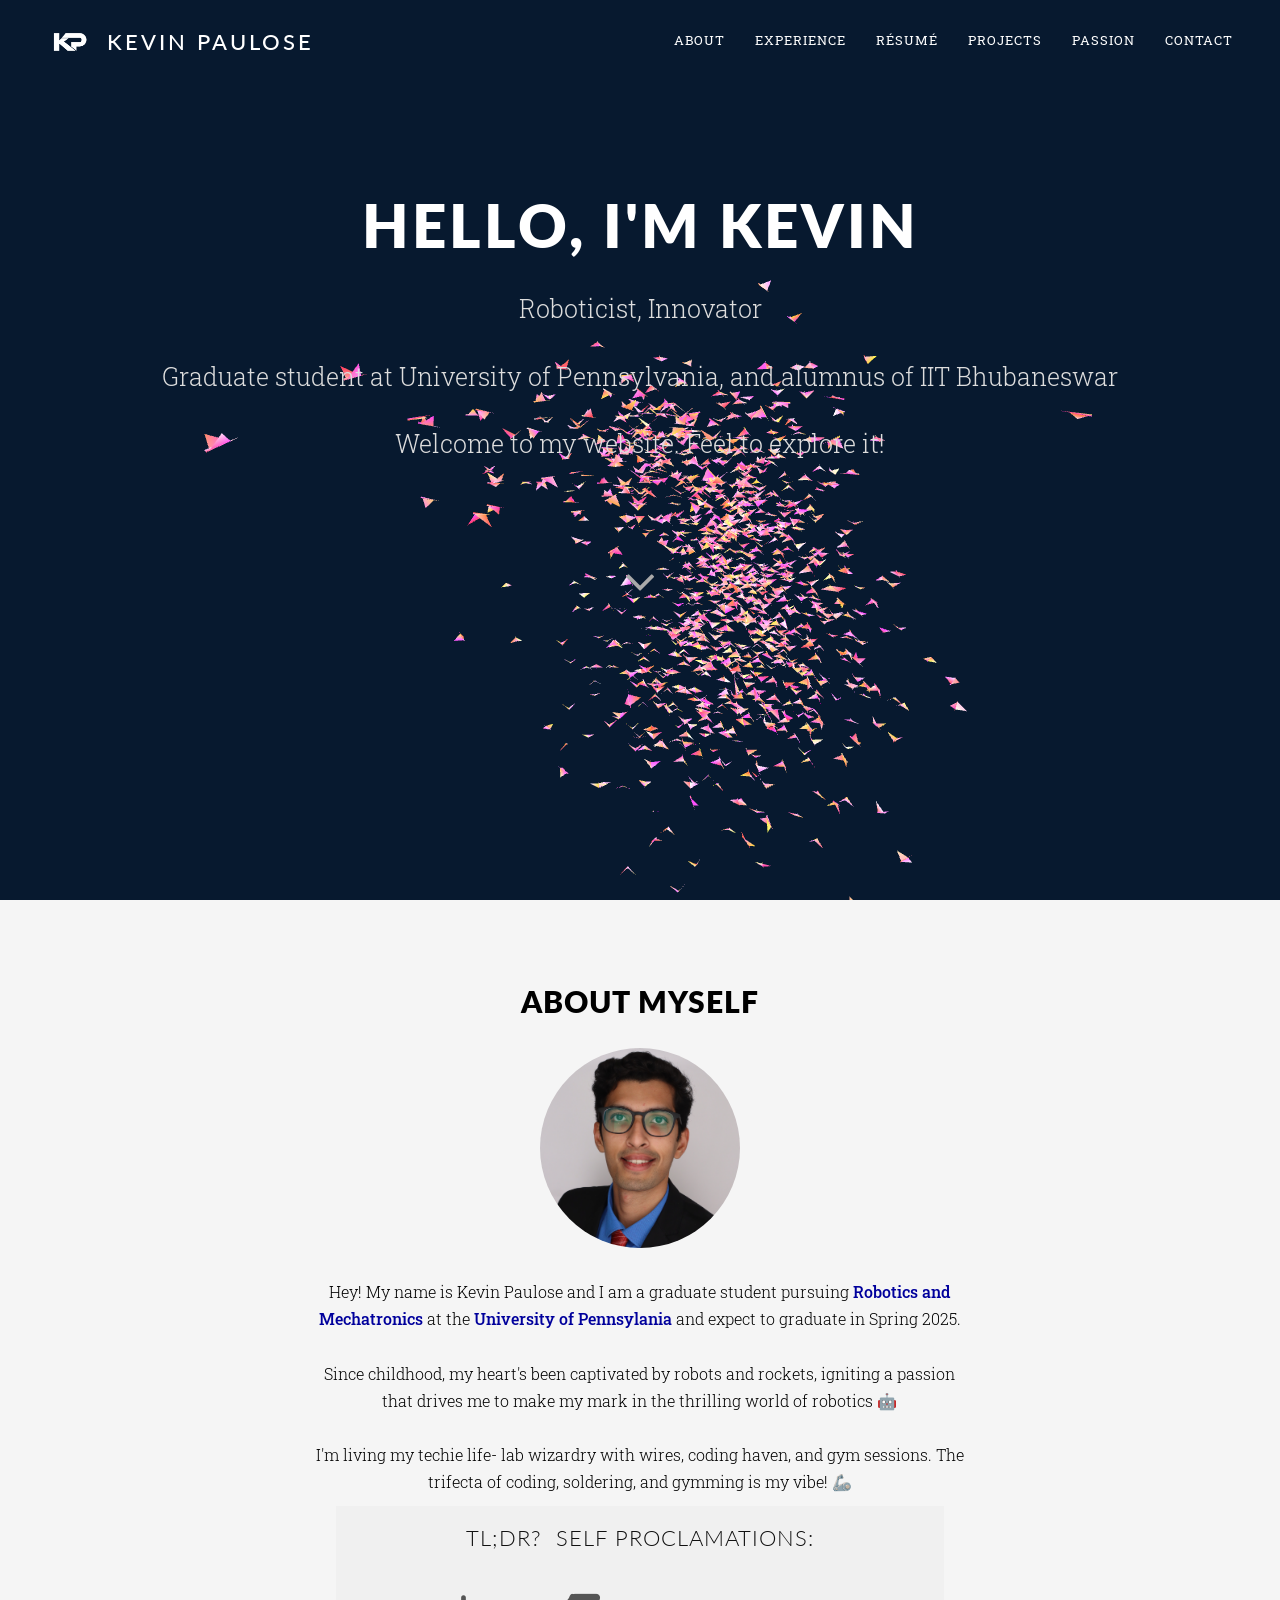
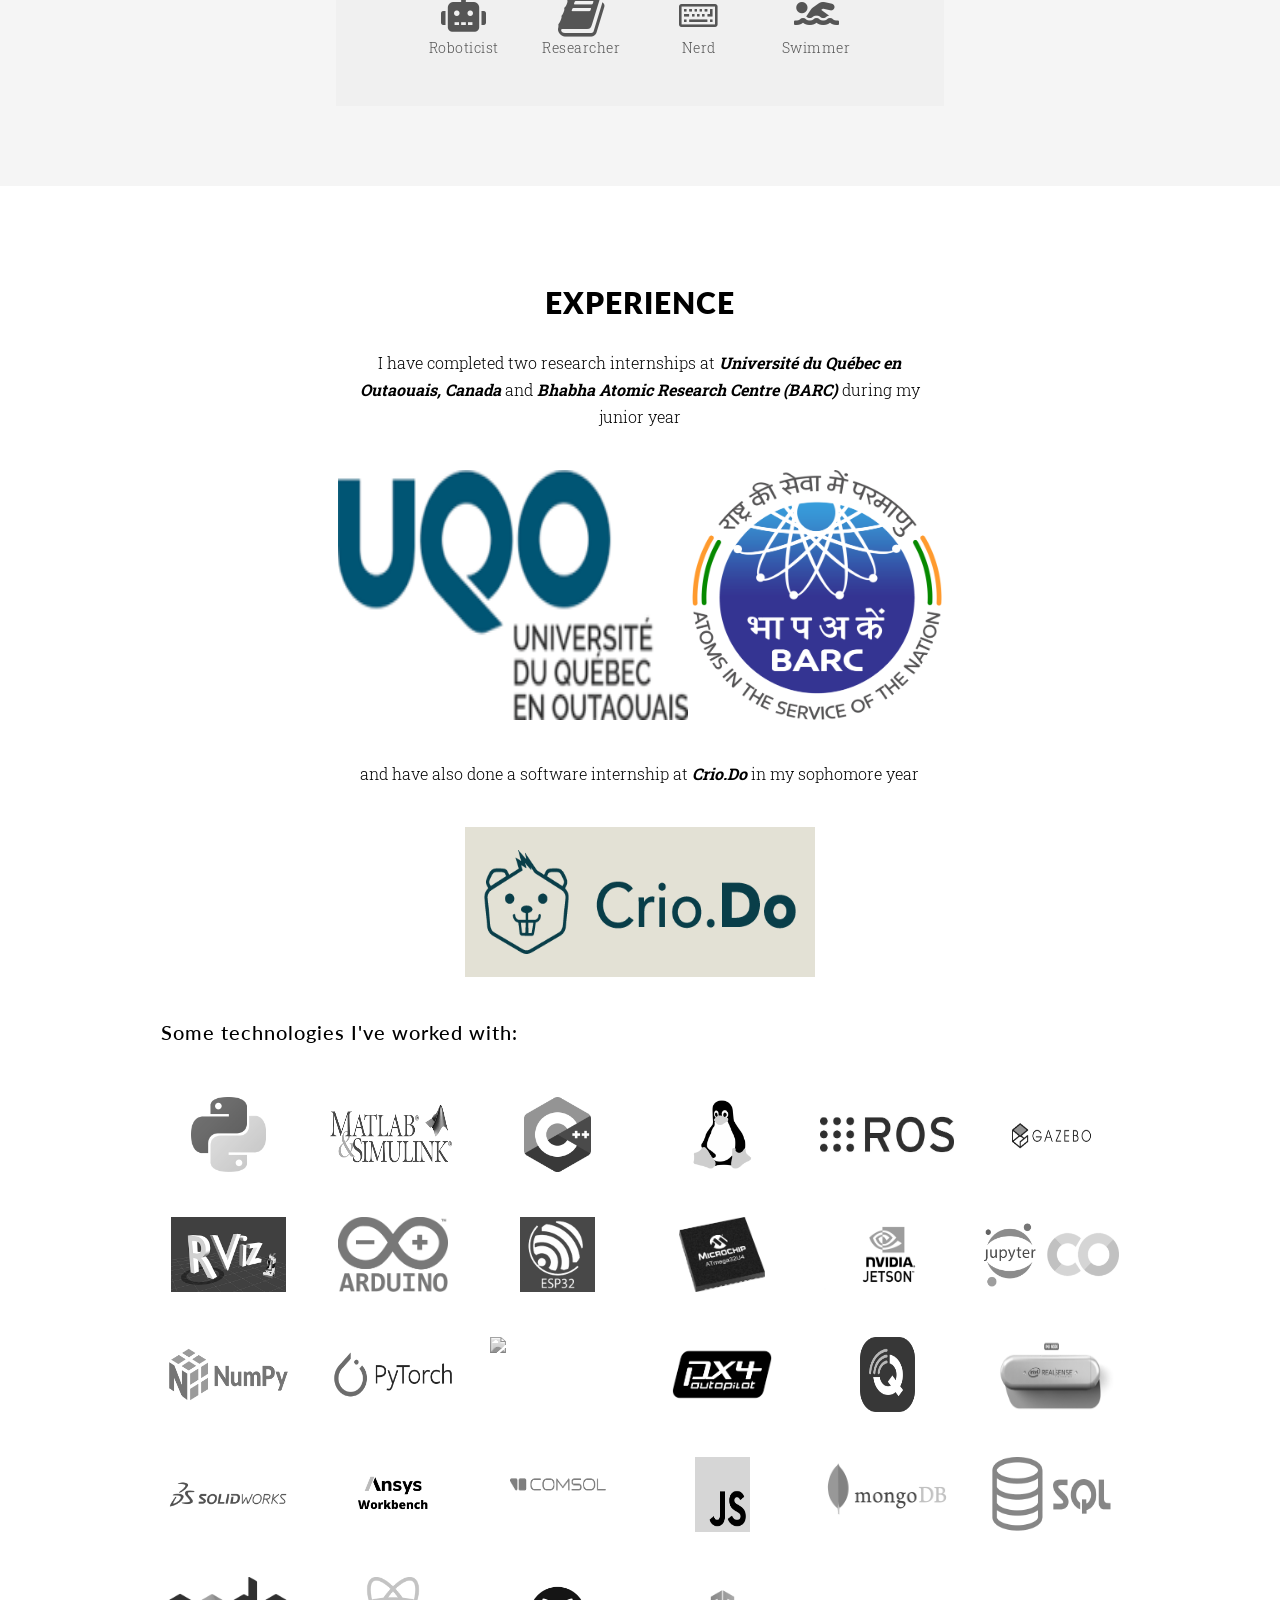
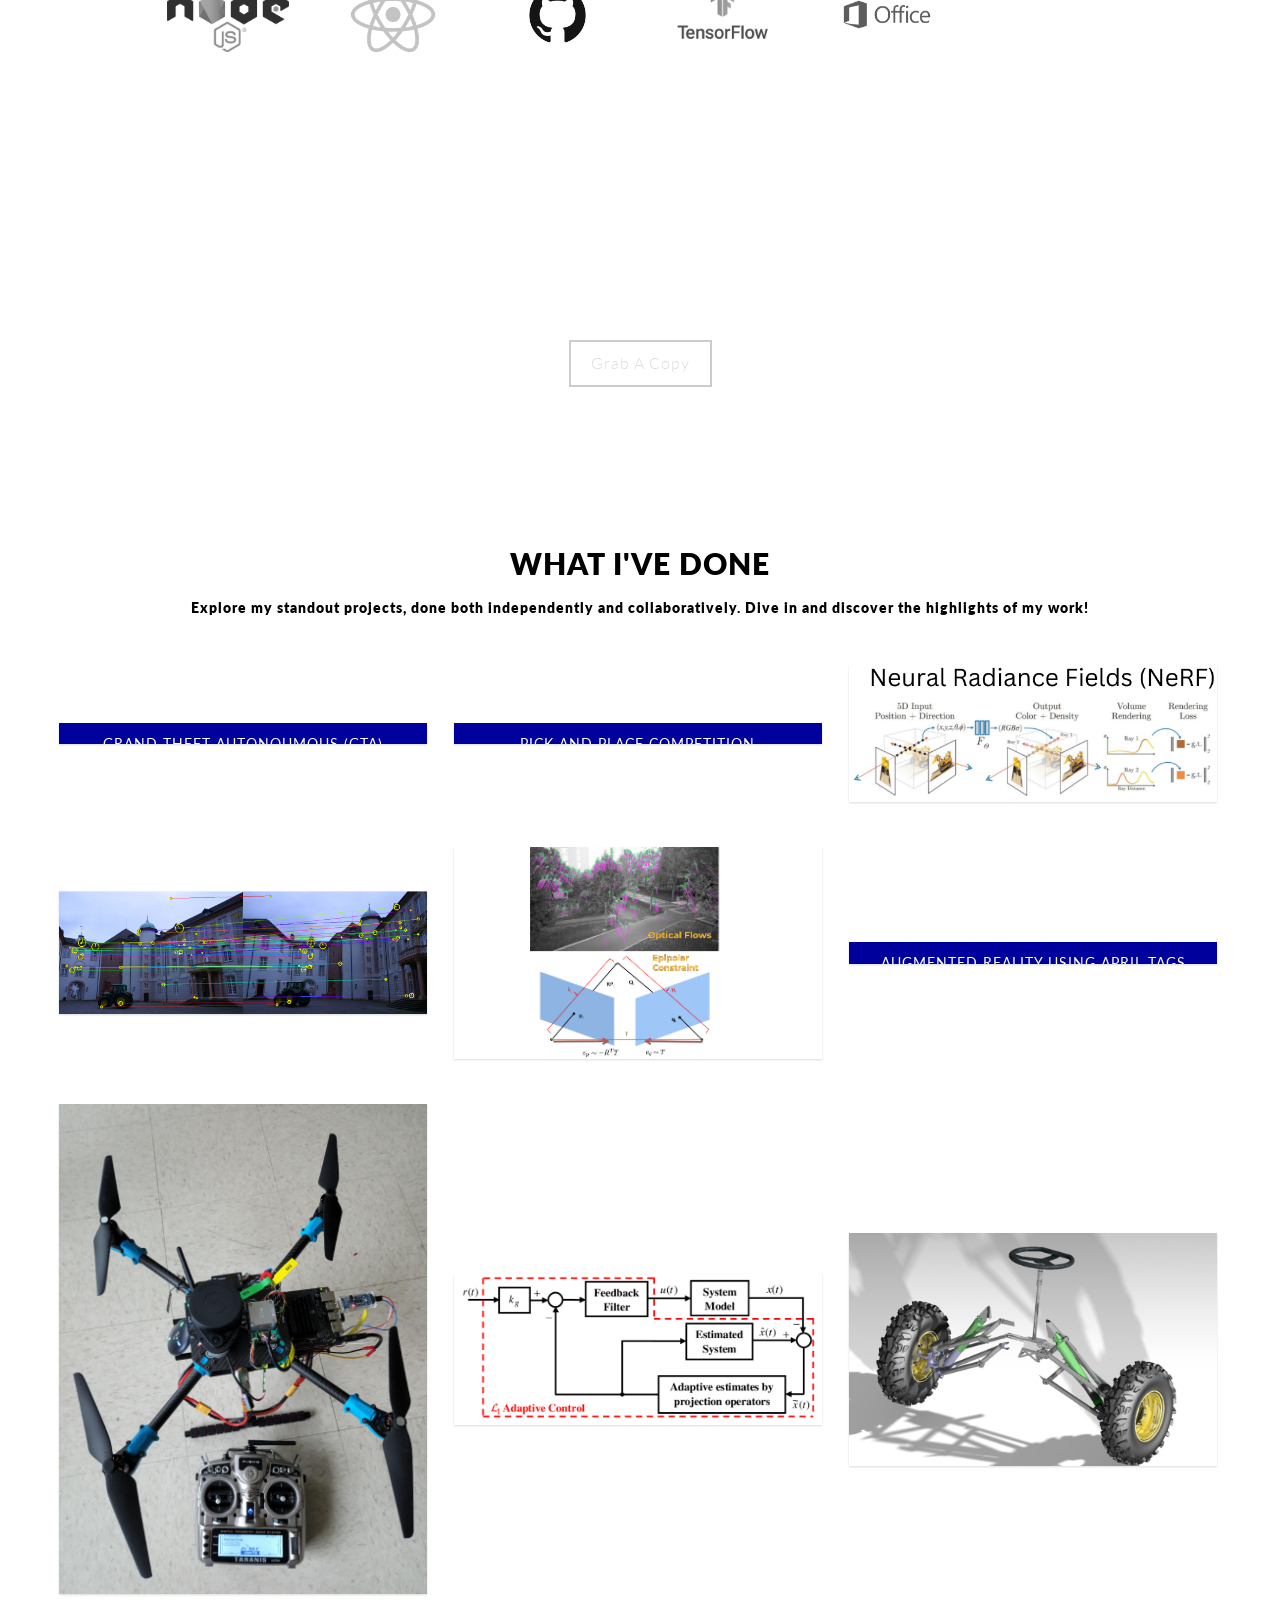
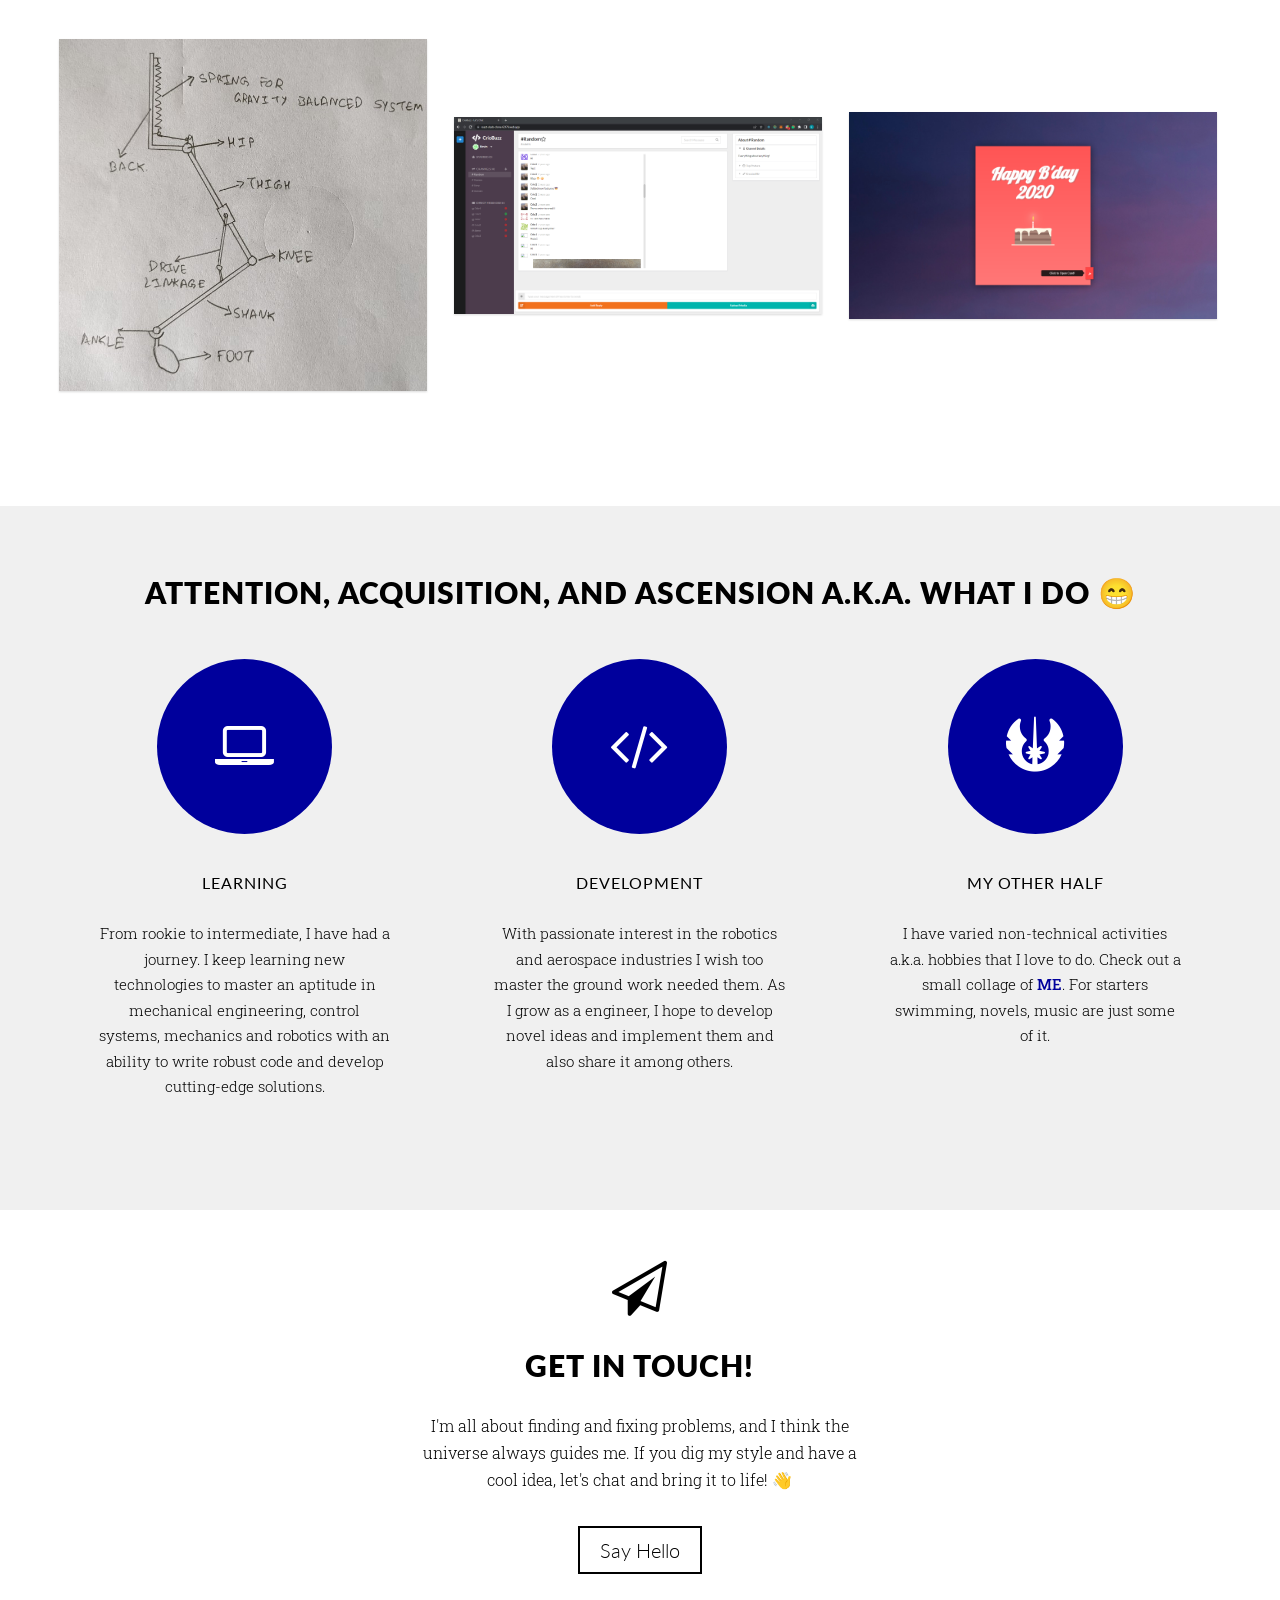
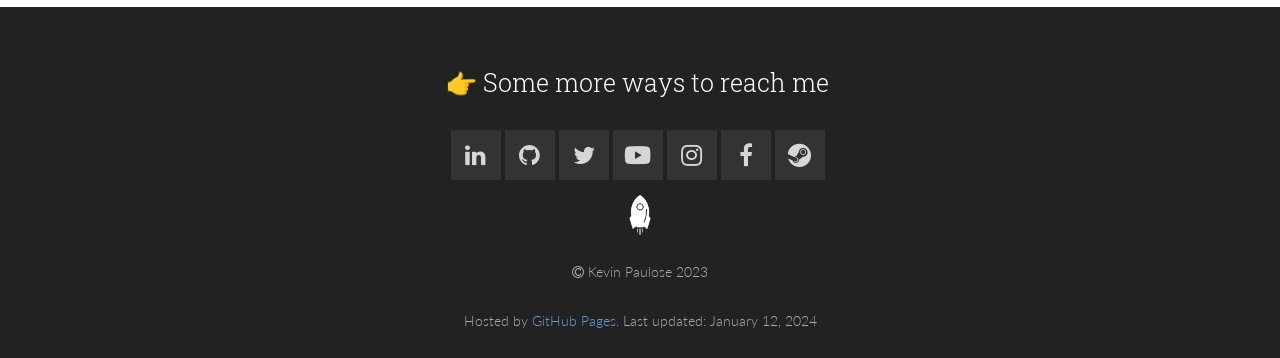
==== index.html @ 6ad7c3ff "added april tag project" ====
<!DOCTYPE html>
<html lang="en">

<head prefix="og: http://ogp.me/ns#">
    <title>Kevin Paulose</title>
    <meta charset="utf-8">
    <meta name="viewport" content="width=device-width,user-scalable=no,
  initial-scale=1.0,maximum-scale=19,minimum-scale=1.0" />
    <meta name="keywords"
        content="Kevin Paulose, kevin, paulose, kevinpaulose05,IIT,bhubaneswar, IIT bhubaneswar,engineer,student,web developer,competitive coding,gamer" />
    <meta name="author" content="Kevin Paulose" />
    <meta name="description" content="Web developer,Tech enthusiast" />
    <meta property="og:description" content="Web developer" />
    <meta property="og:image:type" content="image/png" />
    <meta property="og:title" content="Kevin Paulose's Personal Website" />
    <meta property="og:type" content="website" />
    <link rel="shortcut icon" href="img/c0e7f6732cbf33b4286f16aa98c7225e.png">
    <link rel="stylesheet" type="text/css" href="css/bootstrap.css">
    <link rel="stylesheet" href="https://cdnjs.cloudflare.com/ajax/libs/font-awesome/4.7.0/css/font-awesome.min.css">
    <link rel="stylesheet" href="https://use.fontawesome.com/releases/v5.7.0/css/all.css"
        integrity="sha384-lZN37f5QGtY3VHgisS14W3ExzMWZxybE1SJSEsQp9S+oqd12jhcu+A56Ebc1zFSJ" crossorigin="anonymous">
    <link rel="stylesheet" type="text/css" href="font-awesome/css/font-awesome.min.css">
    <link rel="stylesheet" type="text/css" href="css/animate.css">
    <link rel="stylesheet" type="text/css" href="css/normalize.css">
    <link rel="stylesheet" type="text/css" href="css/styles.css">
    <link rel="stylesheet" type="text/css"
        href='https://fonts.googleapis.com/css?family=Lato:400,100,100italic,300,300italic,400italic,700,900,900italic,700italic'>
    <link rel="stylesheet" type="text/css" href='https://fonts.googleapis.com/css?family=Roboto+Slab:400,700,300,100'>
    <script src="https://ajax.googleapis.com/ajax/libs/jquery/1.11.1/jquery.min.js"></script>
    <meta charset="utf-8" />

    <meta http-equiv="X-UA-Compatible" content="ie=edge" />
    <title>Loader Spinner</title>
    <link rel="stylesheet" href="css/loader.css" />
    <script src="jquery-3.5.1.js"></script>
    <!---Mapbox--->
    <script src='https://api.mapbox.com/mapbox-gl-js/v1.11.1/mapbox-gl.js'></script>
    <link href='https://api.mapbox.com/mapbox-gl-js/v1.11.1/mapbox-gl.css' rel='stylesheet' />

    <!---Swiper--->
    <link rel="stylesheet" href="https://unpkg.com/swiper/swiper-bundle.min.css" />
    <script src="https://unpkg.com/swiper/swiper-bundle.min.js"></script>

    <!-- Google tag (gtag.js) -->
    <script async src="https://www.googletagmanager.com/gtag/js?id=G-7MVX7FGGL2"></script>
    <script>
        window.dataLayer = window.dataLayer || [];
        function gtag() { dataLayer.push(arguments); }
        gtag('js', new Date());

        gtag('config', 'G-7MVX7FGGL2');
    </script>
</head>

<body id="page-top" data-spy="scroll" data-target=".navbar-custom" data-offset="100">

    <div class="loader-wrapper">
        <div class="loader">
            <div class="loader-inner"></div>
            <img src="img/output-onlinepngtools.png" height="60" width="84" />
        </div>
    </div>

    <script>
        $(window).on("load", function () {
            $(".loader-wrapper").fadeIn("5000");
        });
    </script>
    <div id="content">
        <!-- Navigation -->
        <nav class="navbar navbar-custom navbar-fixed-top" role="navigation">
            <div class="container">
                <div class="navbar-header page-scroll">
                    <button type="button" class="navbar-toggle" data-toggle="collapse"
                        data-target=".navbar-main-collapse">
                        <i class="fa fa-2x fa-bars"></i>
                    </button>
                    <a class="navbar-brand page-scroll" href="#page-top">
                        <img src="img/output-onlinepngtools.png" height="32" width="50" />Kevin Paulose</a>
                </div>
                <div class="collapse navbar-collapse navbar-main-collapse">
                    <ul class="nav navbar-nav navbar-right navbar-right">
                        <li class="hidden">
                            <a class="page-scroll" href="#page-top"></a>
                        </li>
                        <li><a class="page-scroll" href="#about">About</a></li>
                        <li><a class="page-scroll" href="#experience">Experience</a></li>
                        <li><a class="page-scroll" href="#resume">Résumé</a></li>
                        <li><a class="page-scroll" href="#portfolio">Projects</a></li>
                        <li><a class="page-scroll" href="#services">Passion</a></li>
                        <li><a class="page-scroll" href="#contact">Contact</a></li>
                    </ul>
                </div>
            </div>
        </nav>
        <!-- Section: Introduction -->
        <section id="intro" class="intro text-center">
            <script src="vanta.js canvas/three.r95.min.js"></script>
            <script src="vanta.js canvas/vanta.birds.min.js"></script>
            <script src="vanta.js canvas/app.js"></script>
            <div class="overlay">
                <div class="intro-content">
                    <h1 class="animated fadeInDown delay-05s">Hello, I'm Kevin
                    </h1>
                    <p class="subtitle animated fadeInUp delay-05s"> Roboticist, Innovator</p>
                    <p class="subtitle animated fadeInUp delay-05s"> Graduate student at University of
                        Pennsylvania, and alumnus of IIT Bhubaneswar</p>
                    <p class="subtitle animated fadeInUp delay-05s">Welcome to my website. Feel to explore it!</p>
                    <a class="fa fa-angle-down page-scroll" href="#about"></a>
                </div>
            </div>
        </section>
        <!-- Section: About -->
        <section id="about" class="text-center">
            <div class="overlay">
                <div class="container">
                    <div class="row">
                        <div class="col-md-8 col-md-offset-2 wp2">
                            <div class="about-heading">
                                <h2>About myself</h2>
                            </div>
                            <img src="img/kevin.jpg" id="prof-pic" />
                            <p>
                                Hey! My name is Kevin Paulose and I am a graduate student pursuing
                                <a href="https://www.me.upenn.edu/" target="_blank">Robotics and Mechatronics</a> at the
                                <a href="https://www.upenn.edu/" target="_blank">University of Pennsylania</a> and
                                expect to
                                graduate in Spring 2025.
                                <br>
                                <br>Since childhood, my heart's been captivated by robots and rockets, igniting a
                                passion that drives me to make my mark in the thrilling world of robotics
                                <strong>🤖</strong>
                                <br>
                                <br>I'm living my techie life- lab wizardry with wires, coding haven, and gym sessions.
                                The trifecta of coding, soldering, and gymming is my vibe! <strong>🦾</strong>
                                <br>
                            </p>
                        </div>
                    </div>
                    <div class="row text-center">
                        <div id="tl-dr">
                            <h3>TL;DR?&nbsp;&nbsp;Self Proclamations:</h3>
                            <!-- <h4>Self Proclamations:</h4> -->
                            <div class="tldr-proc">
                                <div class="tldr-icon"><i class="fas fa-robot"></i></div>
                                <h5>Roboticist</h5>
                            </div>
                            <div class="tldr-proc">
                                <div class="tldr-icon" id="tldr-keyboard"><i class="fa fa-book"></i></div>
                                <h5>Researcher</h5>
                            </div>
                            <div class="tldr-proc">
                                <div class="tldr-icon"><i class="fa fa-keyboard-o"></i></div>
                                <h5>Nerd</h5>
                            </div>
                            <div class="tldr-proc">
                                <div class="tldr-icon"><i class="fas fa-swimmer"></i></div>
                                <h5>Swimmer</h5>
                            </div>
                        </div>
                    </div>
                </div>
            </div>
        </section>
        <!-- Section: Experience -->
        <section id="experience">
            <div class="container">
                <div class="row">
                    <div class="col-md-12">
                        <div class="col-md-10 col-md-offset-1 text-center wp3">
                            <h2>Experience</h2>
                            <p>I have completed two research internships at <b><i>Université du Québec en Outaouais,
                                        Canada</i></b> and <b><i>Bhabha
                                        Atomic Research Centre (BARC) </i></b> during my junior year</p>
                            <img src="img/experience/uqo.png" alt="UQO logo" width="350" height="250">
                            <img src="img/experience/barc.png" alt="BARC logo" width="250" height="250">
                            <br>
                            <br>
                            <br>
                            <p> and have also done a software internship at <b><i>Crio.Do</i></b> in my sophomore year
                            </p>
                            <img src="img/experience/crio.png" alt="crio logo" width="350" height="150">
                            <br>
                            <br>
                            <br>
                        </div>
                        <div class="col-sm-offset-1 col-xs-12 col-sm-12 col-md-10 skills-section wp3">
                            <h3>Some technologies I've worked with:</h3>
                            <div class="row">
                                <div class="col-xs-4 col-sm-6 col-md-2 skill-icon"><img class="img-responsive"
                                        src="img/skills/python.png" id="python"></div>
                                <div class="col-xs-4 col-sm-6 col-md-2 skill-icon"><img class="img-responsive"
                                        src="img/skills/matlab.png" id="matlab"></div>
                                <div class="col-xs-4 col-sm-6 col-md-2 skill-icon"><img class="img-responsive"
                                        src="img/skills/c++.png"></div>
                                <div class="col-xs-4 col-sm-6 col-md-2 skill-icon"><img class="img-responsive"
                                        src="img/skills/linux.png"></div>
                                <div class="col-xs-4 col-sm-6 col-md-2 skill-icon"><img class="img-responsive"
                                        src="img/skills/ros.jpg" id="ros"></div>
                                <div class="col-xs-4 col-sm-6 col-md-2 skill-icon"><img class="img-responsive"
                                        src="img/skills/gazebo.png"></div>
                                <div class="col-xs-4 col-sm-6 col-md-2 skill-icon"><img class="img-responsive"
                                        src="img/skills/rviz.png"></div>
                                <div class="col-xs-4 col-sm-6 col-md-2 skill-icon"><img class="img-responsive"
                                        src="img/skills/arduino.png"></div>
                                <div class="col-xs-4 col-sm-6 col-md-2 skill-icon"><img class="img-responsive"
                                        src="img/skills/esp32.png"></div>
                                <div class="col-xs-4 col-sm-6 col-md-2 skill-icon"><img class="img-responsive"
                                        src="img/skills/atmega.png"></div>
                                <div class="col-xs-4 col-sm-6 col-md-2 skill-icon"><img class="img-responsive"
                                        src="img/skills/jetson.png"></div>
                                <div class="col-xs-4 col-sm-6 col-md-2 skill-icon"><img class="img-responsive"
                                        src="img/skills/jupyter.png"></div>
                                <div class="col-xs-4 col-sm-6 col-md-2 skill-icon"><img class="img-responsive"
                                        src="img/skills/numpy.png"></div>
                                <div class="col-xs-4 col-sm-6 col-md-2 skill-icon"><img class="img-responsive"
                                        src="img/skills/pytorch.png"></div>
                                <div class="col-xs-4 col-sm-6 col-md-2 skill-icon"><img class="img-responsive"
                                        src="img/skills/sckit.png"></div>
                                <!-- <div class="col-xs-4 col-sm-6 col-md-2 skill-icon"><img class="img-responsive"
                                        src="img/skills/gcp.png"></div>
                                <div class="col-xs-4 col-sm-6 col-md-2 skill-icon"><img class="img-responsive"
                                        src="img/skills/aws.png" id="aws"></div> -->
                                <div class="col-xs-4 col-sm-6 col-md-2 skill-icon"><img class="img-responsive"
                                        src="img/skills/px4.png" id="px4"></div>
                                <div class="col-xs-4 col-sm-6 col-md-2 skill-icon"><img class="img-responsive"
                                        src="img/skills/qground.png" id="js"></div>
                                <div class="col-xs-4 col-sm-6 col-md-2 skill-icon"><img class="img-responsive"
                                        src="img/skills/realsense.png"></div>
                                <div class="col-xs-4 col-sm-6 col-md-2 skill-icon"><img class="img-responsive"
                                        src="img/skills/solidworks.png" id="solidworks"></div>
                                <div class="col-xs-4 col-sm-6 col-md-2 skill-icon"><img class="img-responsive"
                                        src="img/skills/ansys.png" id="foundation"></div>
                                <div class="col-xs-4 col-sm-6 col-md-2 skill-icon"><img class="img-responsive"
                                        src="img/skills/comsol.png" id="node"></div>
                                <div class="col-xs-4 col-sm-6 col-md-2 skill-icon"><img class="img-responsive"
                                        src="img/skills/js.png" id="js"></div>
                                <div class="col-xs-4 col-sm-6 col-md-2 skill-icon"><img class="img-responsive"
                                        src="img/skills/mongodb.png"></div>
                                <div class="col-xs-4 col-sm-6 col-md-2 skill-icon"><img class="img-responsive"
                                        src="img/skills/sql.png"></div>
                                <div class="col-xs-4 col-sm-6 col-md-2 skill-icon"><img class="img-responsive"
                                        src="img/skills/node.png"></div>
                                <div class="col-xs-4 col-sm-6 col-md-2 skill-icon"><img class="img-responsive"
                                        src="img/skills/React.png"></div>
                                <div class="col-xs-4 col-sm-6 col-md-2 skill-icon"><img class="img-responsive"
                                        src="img/skills/github.png"></div>
                                <div class="col-xs-4 col-sm-6 col-md-2 skill-icon"><img class="img-responsive"
                                        src="img/skills/tensorflow.png"></div>
                                <div class="col-xs-4 col-sm-6 col-md-2 skill-icon"><img class="img-responsive"
                                        src="img/skills/msoffice.png"></div>
                            </div>
                        </div>
                        <!-- <div class="col-xs-12 col-sm-offset-1 col-sm-4 col-md-offset-1 col-md-3 employment wp3">
                                <div class="text-center places-worked">
                                    <h3>Companies I believe are:</h3>
                                    <a href="http://www.mullenloweus.com/" target="_blank">
                                        <img id="mullen-logo" src="img/microsoft.png" alt="microsoft" />
                                    </a>
                                    <a href="http://www.ccs.neu.edu/" target="_blank">
                                        <img id="nu-logo" src="img/google.png" alt="google" />
                                    </a>
                                    <a href="http://www.ccs.neu.edu/" target="_blank">
                                        <img id="nu-logo" src="img/tesla.png" alt="google" />
                                    </a>
                                    <a href="http://www.ccs.neu.edu/" target="_blank">
                                        <img id="nu-logo" src="img/nasa.png" alt="google" />
                                    </a>
                                </div>
                            </div> -->
                        <!-- <div class="col-md-8 col-xs-8 skills">
                            <p><strong>My skills uasge and expertise:</strong></p> 
                             <ul class="skills-bar-container">
                                 <label>Python</label>
                                 <span class="percent" id="python-percent"></span>
                                 <li>
                                     <span class="progressbar progressblue wp3-1" id="progress-1"></span>
                                 </li>
                                 <label>HTML5,CSS3/Sass,Bootstrap</label>
                                 <span class="percent" id="html-percent"></span>
                                 <li>
                                     <span class="progressbar progressred wp3-2" id="progress-2"></span>
                                 </li>
                                 <label>C++/C</label>
                                 <span class="percent" id="c-percent"></span>
                                 <li>
                                     <span class="progressbar progresspurple wp3-3" id="progress-3"></span>
                                 </li>
                                 <label>Javascript / jQuery</label>
                                 <span class="percent" id="js-percent"></span>
                                 <li>
                                     <span class="progressbar progressgreen wp3-4" id="progress-4"></span>
                                 </li>
                                 <label>AutoCAD</label>
                                 <span class="percent" id="autocad-percent"></span>
                                 <li>
                                     <span class="progressbar progressorange wp3-5" id="progress-5"></span>
                                 </li>
                                 
                             </ul>
                         </div> -->
                    </div>
                </div>
                <!-- /col-->
            </div>
            <!-- /row -->
    </div>
    <!-- Container-->
    </section>
    <!-- /Section: Experience -->
    <!-- Section: Resume -->
    <section id="resume">
        <div class="text-center">
            <div class="overlay">
                <div class="container">
                    <div class="row">
                        <div class="col-md-12">
                            <h2>Check out my résumé!</h2>
                            <div id="resume-button">
                                <a class="resume-btn wp4" href="assets/Kevin_Paulose_resume.pdf" target="_blank">Grab A
                                    Copy</a>
                            </div>
                        </div>
                    </div>
                    <!-- row -->
                </div>
                <!-- container -->
            </div>
        </div>
    </section>
    <!-- /Section: Resume -->
    <!-- Section: Portfolio -->
    <section id="portfolio">
        <div class="container">
            <div class="col-lg-12 text-center">
                <h2 class="section-heading">What I've Done</h2>
                <h5 class="coming-soon">Explore my standout projects, done both independently and collaboratively.
                    Dive in and discover the highlights of my work!</h5>
            </div>
            <div class="portfolio-item-wrapper">
                <div class="portfolio-item" data-toggle="modal" href="#gta">
                    <div class="portfolio-overlay"></div>
                    <div class="links">
                        <a class="image-link"><i class="fa fa-search-plus"></i></a>
                    </div>
                    <img src="img/portfolio/gta/gta.png" alt="image">
                    <div class="portfolio-info">
                        <h3>Grand Theft Autonoumous (GTA)</h3>
                    </div>
                </div>
            </div>
            <div class="portfolio-item-wrapper">
                <div class="portfolio-item" data-toggle="modal" href="#pickandplace">
                    <div class="portfolio-overlay"></div>
                    <div class="links">
                        <a class="image-link"><i class="fa fa-search-plus"></i></a>
                    </div>
                    <img src="img/portfolio/pickplace/coverphoto.gif" alt="image">
                    <div class="portfolio-info">
                        <h3>Pick and Place Competition</h3>
                    </div>
                </div>
            </div>
            <div class="portfolio-item-wrapper">
                <div class="portfolio-item" data-toggle="modal" href="#nerf">
                    <div class="portfolio-overlay"></div>
                    <div class="links">
                        <a class="image-link"><i class="fa fa-search-plus"></i></a>
                    </div>
                    <img src="img/portfolio/nerf/nerfpipeline.png" alt="image">
                    <div class="portfolio-info">
                        <h3>NeRF- Neural Radiance Field 3D Reconstruction</h3>
                    </div>
                </div>
            </div>
            <div class="portfolio-item-wrapper">
                <div class="portfolio-item" data-toggle="modal" href="#ransac">
                    <div class="portfolio-overlay"></div>
                    <div class="links">
                        <a class="image-link"><i class="fa fa-search-plus"></i></a>
                    </div>
                    <img src="img/portfolio/ransac/ransac.png" alt="image">
                    <div class="portfolio-info">
                        <h3>3D Reconstruction from two 2D images using RANSAC</h3>
                    </div>
                </div>
            </div>
            <div class="portfolio-item-wrapper">
                <div class="portfolio-item" data-toggle="modal" href="#sfm">
                    <div class="portfolio-overlay"></div>
                    <div class="links">
                        <a class="image-link"><i class="fa fa-search-plus"></i></a>
                    </div>
                    <img src="img/portfolio/sfm/sfm.png" alt="image">
                    <div class="portfolio-info">
                        <h3>Optical Flow and Structure from Motion (SfM)</h3>
                    </div>
                </div>
            </div>
            <div class="portfolio-item-wrapper">
                <div class="portfolio-item" data-toggle="modal" href="#ar">
                    <div class="portfolio-overlay"></div>
                    <div class="links">
                        <a class="image-link"><i class="fa fa-search-plus"></i></a>
                    </div>
                    <img src="img/portfolio/apriltags/ar.gif" alt="image">
                    <div class="portfolio-info">
                        <h3>Augmented Reality using April Tags</h3>
                    </div>
                </div>
            </div>
            <div class="portfolio-item-wrapper">
                <div class="portfolio-item" data-toggle="modal" href="#drone">
                    <div class="portfolio-overlay"></div>
                    <div class="links">
                        <a class="image-link"><i class="fa fa-search-plus"></i></a>
                    </div>
                    <img src="img/portfolio/drone.jpg" alt="image">
                    <div class="portfolio-info">
                        <h3>OBSTACLE AVOIDANCE ALGORITHMS</h3>
                    </div>
                </div>
            </div>
            <div class="portfolio-item-wrapper">
                <div class="portfolio-item" data-toggle="modal" href="#adaptivecontrol">
                    <div class="portfolio-overlay"></div>
                    <div class="links">
                        <a class="image-link"><i class="fa fa-search-plus"></i></a>
                    </div>
                    <img src="img/portfolio/adaptive.png" alt="image">
                    <div class="portfolio-info">
                        <h3>Adaptive control and guidance of UAVs/aircrafts</h3>
                    </div>
                </div>
            </div>
            <div class="portfolio-item-wrapper">
                <div class="portfolio-item" data-toggle="modal" href="#steering">
                    <div class="portfolio-overlay"></div>
                    <div class="links">
                        <a class="image-link"><i class="fa fa-search-plus"></i></a>
                    </div>
                    <img src="img/portfolio/steering.png" alt="image">
                    <div class="portfolio-info">
                        <h3>STEERING MECHANISM OF SAE BAJA VEHICLE</h3>
                    </div>
                </div>
            </div>
            <div class="portfolio-item-wrapper">
                <div class="portfolio-item" data-toggle="modal" href="#exo">
                    <div class="portfolio-overlay"></div>
                    <div class="links">
                        <a class="image-link"><i class="fa fa-search-plus"></i></a>
                    </div>
                    <img src="img/portfolio/lower1.jpg" alt="image">
                    <div class="portfolio-info">
                        <h3>LOWER LIMB EXOSKELETON</h3>
                    </div>
                </div>
            </div>
            <div class="portfolio-item-wrapper">
                <div class="portfolio-item" data-toggle="modal" href="#chatapp">
                    <div class="portfolio-overlay"></div>
                    <div class="links">
                        <a class="image-link"><i class="fa fa-search-plus"></i></a>
                    </div>
                    <img src="img/portfolio/chatapp.png" alt="image">
                    <div class="portfolio-info">
                        <h3>SLACK-LIKE CHATTING APP (LIVE)</h3>
                    </div>
                </div>
            </div>
            <div class="portfolio-item-wrapper">
                <div class="portfolio-item" data-toggle="modal" href="#greetingcard">
                    <div class="portfolio-overlay"></div>
                    <div class="links">
                        <a class="image-link"><i class="fa fa-search-plus"></i></a>
                        <!-- <a href="https://google.com" target="_blank"><i class="fa fa-link"></i></a> -->
                    </div>
                    <img src="img/portfolio/happy.png" alt="image">
                    <div class="portfolio-info">
                        <h3>Birthday Greeting</h3>
                    </div>
                </div>
            </div>

    </section>
    <!--************************** PORTFOLIO MODALS **************************-->
    <!-- Feedback Loop MODAL -->

    <div class="modal fade" id="gta" tabindex="-1" role="dialog" aria-labelledby="fontipsumsModal" aria-hidden="true">
        <div class="modal-dialog">
            <div class="modal-content">
                <div class="modal-header">
                    <button type="button" class="close" data-dismiss="modal" aria-hidden="true">&times;</button>
                    <h4 class="modal-title">Grand Theft Autonomous 2023 <a
                            href="https://github.com/Kevinpaulose05/Grand-Theft-Autonomous-2023" target="_blank">🔗</a>
                    </h4>
                    <h6 class="modal-title-description">MEAM 5100 Course Final Project- Mobile Robot Competition</h6>
                </div>
                <div class="modal-body">
                    <!-- <p>
                        <img class="img-responsive img-centered" src="img/portfolio/drone.jpg" alt="">
                    </p>               -->
                    <div class="portfolio-details">
                        <div class="portfolio-details-slider swiper">
                            <div class="swiper-wrapper align-items-center">
                                <div class="swiper-slide">
                                    <img src="/img/portfolio/gta/wall_following.gif" alt="">
                                </div>
                                <div class="swiper-slide">
                                    <img src="/img/portfolio/gta/beacon.gif" alt="">
                                </div>
                                <div class="swiper-slide">
                                    <img src="/img/portfolio/gta/police_car.gif" alt="">
                                </div>
                                <div class="swiper-slide">
                                    <img src="/img/portfolio/gta/label.png" alt="">
                                </div>
                            </div>
                            <div class="swiper-pagination"></div>
                            <div class="swiper-button-prev"></div>
                            <div class="swiper-button-next"></div>
                        </div>
                    </div>
                    <p class="modal-description">
                        Presenting an innovative autonomous 4-wheeled mobile robot that seamlessly integrates mechanical
                        design, electronic engineering, and sophisticated embedded software. This robot is primarily
                        capabable of precise wall following, beacon tracking, and pushing a model police car (a heavy
                        target placed randomly on the track). The fundamental distinguishing component used are the
                        mecanum wheels which provides omnidirectional motion to the robot!
                    </p>
                    <br>

                    <p class="modal-description li">
                        The brains of the robot is the ESP32 S2 microcontroller, which works as the access point
                        facilitating real-time data processing crucial for managing interactions and executing tasks.
                        The robot employs three crucial circuits:
                    <ul>
                        <li>frequency detection circuit which uses LTR-4208 phototransistors to detect IR LEDs (beacon),
                            signals processed using ATMega32u4</li>
                        <li>HTC Vive circuit which uses PD-70 photodiode to read and transmit robot's position, used for
                            robot localisation PID algorithm</li>
                        <li>ultrasonic sensors and motor drivers (TB6612FNG) circuits used to drive the robot</li>
                    </ul>
                    </p>
                    <p class="modal-description">
                        The software architecture plays a pivotal role in the robot's functionality, incorporating a
                        real-time operating system (RTOS) to efficiently handle concurrent tasks, ensuring seamless and
                        responsive operation. The system employs interrupt handling for immediate response to sensor
                        inputs, I2C communication for streamlined data transfer between sensors and the microcontroller,
                        and UDP, ESP-NOW protocols for robust network communication.
                    </p>
                    <br>
                    <p class="modal-description"><strong>Note:</strong> For an optimal experience, use browsers on
                        laptop/PC</p>
                    <p class="visit"><a href="https://github.com/Kevinpaulose05/Grand-Theft-Autonomous-2023"
                            target="_blank" id="visit-btn">View on GitHub</a>
                </div>
            </div>
        </div>
    </div>

    <div class="modal fade" id="pickandplace" tabindex="-1" role="dialog" aria-labelledby="fontipsumsModal"
        aria-hidden="true">
        <div class="modal-dialog">
            <div class="modal-content">
                <div class="modal-header">
                    <button type="button" class="close" data-dismiss="modal" aria-hidden="true">&times;</button>
                    <h4 class="modal-title">Pick and Place Competition <a
                            href="https://github.com/Kevinpaulose05/pick-and-place-meam520" target="_blank">🔗</a></h4>
                    <h6 class="modal-title-description">MEAM 5200 Course Final Project</h6>
                </div>
                <div class="modal-body">
                    <!-- <p>
                        <img class="img-responsive img-centered" src="img/portfolio/drone.jpg" alt="">
                    </p>               -->
                    <div class="portfolio-details">
                        <div class="portfolio-details-slider swiper">
                            <div class="swiper-wrapper align-items-center">
                                <div class="swiper-slide">
                                    <img src="/img/portfolio/pickplace/competition.gif" alt="">
                                </div>
                                <div class="swiper-slide">
                                    <img src="/img/portfolio/pickplace/lab.gif" alt="">
                                </div>
                                <div class="swiper-slide">
                                    <img src="/img/portfolio/pickplace/simulation.png" alt="">
                                </div>
                                <div class="swiper-slide">
                                    <img src="/img/portfolio/pickplace/map4.gif" alt="">
                                </div>
                            </div>
                            <div class="swiper-pagination"></div>
                            <div class="swiper-button-prev"></div>
                            <div class="swiper-button-next"></div>
                        </div>
                    </div>
                    <p class="modal-description">
                        This project tasks a 7-DOF Franka Emika Panda arm to pick static blocks and dynamic blocks and
                        place them in a stack at the target platform. The key task here is strategizing the best motion
                        planning algorithm. As for the competition stacking the blocks in a particular way is critical
                        which requires adept handling of both static and dynamic blocks. Accurate detection of the
                        blocks using the camera (at end-effector) and manipulating the end-effector were the pivotal
                        tasks. The final algorithm developed here seamlessly integrates Geometric Inverse Kinematics and
                        a bi-directional Rapidly-exploring Random Tree (RRT), ensuring precise and efficient control
                        over the robotic manipulator.

                        <br><br>

                        A notable milestone is the successful development of an analytical Inverse Kinematics (IK)
                        solution,
                        significantly enhancing the speed and efficiency of the robotic manipulator compared to
                        traditional IK solutions by bypassing iterative steps- an imperative factor for real-time
                        applications. The project also serves as a testament to practical problem-solving skills and
                        adaptability, especially in a competitive environment.
                    </p>
                    <br>
                    <p class="modal-description"><strong>Note:</strong> For an optimal experience, use browsers on
                        laptop/PC</p>
                    <p class="visit"><a href="https://github.com/Kevinpaulose05/pick-and-place-meam520" target="_blank"
                            id="visit-btn">View on GitHub</a>
                </div>
            </div>
        </div>
    </div>

    <div class="modal fade" id="nerf" tabindex="-1" role="dialog" aria-labelledby="fontipsumsModal" aria-hidden="true">
        <div class="modal-dialog">
            <div class="modal-content">
                <div class="modal-header">
                    <button type="button" class="close" data-dismiss="modal" aria-hidden="true">&times;</button>
                    <h4 class="modal-title">NeRF- Neural Radiance Field 3D Reconstruction <a
                            href="https://github.com/Kevinpaulose05/NeRFs" target="_blank">🔗</a></h4>
                    <h6 class="modal-title-description">Novel 3D reconstruction using NeRFs</h6>
                </div>
                <div class="modal-body">
                    <!-- <p>
                        <img class="img-responsive img-centered" src="img/portfolio/drone.jpg" alt="">
                    </p>               -->
                    <div class="portfolio-details">
                        <div class="portfolio-details-slider swiper">
                            <div class="swiper-wrapper align-items-center">
                                <div class="swiper-slide">
                                    <img src="/img/portfolio/nerf/output.png" alt="">
                                </div>
                                <div class="swiper-slide">
                                    <img src="/img/portfolio/nerf/mlp.png" alt="">
                                </div>
                                <div class="swiper-slide">
                                    <img src="/img/portfolio/nerf/imageray.png" alt="">
                                </div>
                                <div class="swiper-slide">
                                    <img src="/img/portfolio/nerf/volumetric.png" alt="">
                                </div>
                                <div class="swiper-slide">
                                    <img src="/img/portfolio/nerf/psnr.png" alt="">
                                </div>
                            </div>
                            <div class="swiper-pagination"></div>
                            <div class="swiper-button-prev"></div>
                            <div class="swiper-button-next"></div>
                        </div>
                    </div>
                    <p class="modal-description">
                        The Neural Radiance Field (NeRF) uses a multilayer perceptron (MLP) to learn a compact implicit
                        neural representation of a static 3D scene from multiple input views. It maps 3D coordinates and
                        view directions to color and density values. By neural volumetric rendering of many sampled
                        points along camera rays, it can reconstruct input views and also render novel views of the
                        scene. This project involves fitting 2D and 3D scenes using neural networks.
                    </p>
                    <br>

                    <p class="modal-description li">
                        2D Image Fitting:
                    <ul>
                        <li>An MLP is trained to map 2D pixel coordinates to RGB values to fit a given image. Positional
                            encoding is used to map inputs to a higher dimension. The MLP has linear layers with ReLU
                            activations except the last sigmoid layer.</li>
                        <li>The model is trained to reconstruct the image. Positional encoding helps achieve higher
                            reconstruction quality.</li>
                    </ul>
                    </p>
                    <p class="modal-description li">
                        3D Scene Fitting:
                    <ul>
                        <li>An MLP takes 3D coordinates and view directions as input and predicts color and density
                            values to represent a 3D scene.</li>
                        <li>Rays are cast through pixels of input view images. Points sampled along each ray are fed to
                            the MLP.</li>
                        <li>Volumetric rendering of the MLP outputs allows reconstructing input views and rendering of
                            novel views.</li>
                        <li>The model is trained end-to-end on input views to get a compact scene representation for
                            view synthesis.</li>
                    </ul>
                    </p>
                    <br>
                    <p class="modal-description"><strong>Note:</strong> For an optimal experience, use browsers on
                        laptop/PC</p>
                    <p class="visit"><a href="https://github.com/Kevinpaulose05/NeRFs" target="_blank"
                            id="visit-btn">View on GitHub</a>
                </div>
            </div>
        </div>
    </div>


    <div class="modal fade" id="ransac" tabindex="-1" role="dialog" aria-labelledby="fontipsumsModal"
        aria-hidden="true">
        <div class="modal-dialog">
            <div class="modal-content">
                <div class="modal-header">
                    <button type="button" class="close" data-dismiss="modal" aria-hidden="true">&times;</button>
                    <h4 class="modal-title">3D RECONSTRUCTION FROM TWO 2D IMAGES<a
                            href="https://github.com/Kevinpaulose05/RANSAC" target="_blank">🔗</a></h4>
                    <h6 class="modal-title-description">Multiview image reconstruction using RANSAC</h6>
                </div>
                <div class="modal-body">
                    <!-- <p>
                        <img class="img-responsive img-centered" src="img/portfolio/drone.jpg" alt="">
                    </p>               -->
                    <div class="portfolio-details">
                        <div class="portfolio-details-slider swiper">
                            <div class="swiper-wrapper align-items-center">
                                <div class="swiper-slide">
                                    <img src="/img/portfolio/ransac/sift.png" alt="">
                                </div>
                                <div class="swiper-slide">
                                    <img src="/img/portfolio/ransac/allmatches.png" alt="">
                                </div>
                                <div class="swiper-slide">
                                    <img src="/img/portfolio/ransac/ransacinliers.png" alt="">
                                </div>
                                <div class="swiper-slide">
                                    <img src="/img/portfolio/ransac/triangulation.png" alt="">
                                </div>
                                <div class="swiper-slide">
                                    <img src="/img/portfolio/ransac/output.png" alt="">
                                </div>
                            </div>
                            <div class="swiper-pagination"></div>
                            <div class="swiper-button-prev"></div>
                            <div class="swiper-button-next"></div>
                        </div>
                    </div>
                    <p class="modal-description">
                        This project immerses in computer vision, focusing on essential matrix estimation, relative pose
                        disambiguation, triangulation, and reprojection error analysis for multiview 3D reconstruction.
                    </p>
                    <br>

                    <p class="modal-description li">
                        Estimating the essential matrix (E) involves capturing epipolar constraints between matching
                        points. Refined through least squares and RANSAC, E unlocks the relative camera pose.
                        Triangulation reconstructs 3D structures, resolving pose ambiguity with SVD. Evaluation based on
                        point positioning enables recovery of relative rotation (R) and translation (T). Reprojection
                        errors provide critical insights into the accuracy of reconstructed 3D points.
                    </p>
                    <br>
                    <p class="modal-description"><strong>Note:</strong> For an optimal experience, use browsers on
                        laptop/PC</p>
                    <p class="visit"><a href="https://github.com/Kevinpaulose05/RANSAC" target="_blank"
                            id="visit-btn">View on GitHub</a>
                </div>
            </div>
        </div>
    </div>

    <div class="modal fade" id="sfm" tabindex="-1" role="dialog" aria-labelledby="fontipsumsModal" aria-hidden="true">
        <div class="modal-dialog">
            <div class="modal-content">
                <div class="modal-header">
                    <button type="button" class="close" data-dismiss="modal" aria-hidden="true">&times;</button>
                    <h4 class="modal-title">Optical Flow and Structure from Motion<a
                            href="https://github.com/Kevinpaulose05/optical-flow" target="_blank">🔗</a></h4>
                    <h6 class="modal-title-description">Dynamic Scene Analysis through Optical Flow and Structure from
                        Motion</h6>
                </div>
                <div class="modal-body">
                    <!-- <p>
                        <img class="img-responsive img-centered" src="img/portfolio/drone.jpg" alt="">
                    </p>               -->
                    <div class="portfolio-details">
                        <div class="portfolio-details-slider swiper">
                            <div class="swiper-wrapper align-items-center">
                                <div class="swiper-slide">
                                    <img src="/img/portfolio/sfm/opticalflow50.png" alt="">
                                </div>
                                <div class="swiper-slide">
                                    <img src="/img/portfolio/sfm/epipole50.png" alt="">
                                </div>
                                <div class="swiper-slide">
                                    <img src="/img/portfolio/sfm/depth2.png" alt="">
                                </div>
                            </div>
                            <div class="swiper-pagination"></div>
                            <div class="swiper-button-prev"></div>
                            <div class="swiper-button-next"></div>
                        </div>
                    </div>
                    <p class="modal-description">
                        This project delves into dynamic scene analysis by computing optical flow between images in a
                        sequence, utilizing spatiotemporal image derivatives and a local constant flow assumption. The
                        computation involves Gaussian derivative filters to obtain image derivatives along x, y, and t,
                        subsequently solving a local 25x2 linear system to derive the 2D flow vector (u,v). Visualizing
                        the flow as a vector field facilitates the computation of the episode of the dominant motion
                        using the epipolar constraint.
                    </p>
                    <br>

                    <p class="modal-description li">
                        With the optical flow and epipole known, the motion is further dissected into rotation and
                        translation components. By rearranging the projection equation, depth values are calculated at
                        each pixel, creating a depth map visualization through the structure from motion.
                    </p>
                    <br>
                    <p class="modal-description li">
                        The key learning outcomes include hands-on experience with optical flow computation, utilizing
                        epipolar geometry for scene structure reasoning, and recovering depth from camera motion. In
                        essence, this homework provides practical skills applicable to video analysis, 3D
                        reconstruction, robotics, and autonomous vehicles.
                    </p>
                    <br>
                    <p class="modal-description"><strong>Note:</strong> For an optimal experience, use browsers on
                        laptop/PC</p>
                    <p class="visit"><a href="https://github.com/Kevinpaulose05/optical-flow" target="_blank"
                            id="visit-btn">View on GitHub</a>
                </div>
            </div>
        </div>
    </div>

    <div class="modal fade" id="ar" tabindex="-1" role="dialog" aria-labelledby="fontipsumsModal" aria-hidden="true">
        <div class="modal-dialog">
            <div class="modal-content">
                <div class="modal-header">
                    <button type="button" class="close" data-dismiss="modal" aria-hidden="true">&times;</button>
                    <h4 class="modal-title">AUGMENTED REALITY USING APRIL TAGS<a
                            href="https://github.com/Kevinpaulose05/Augmented-Reality-with-April-Tags"
                            target="_blank">🔗</a></h4>
                    <h6 class="modal-title-description">Camera pose estimation solved using PnP algorithm and Procrustes
                        problem analysis</h6>
                </div>
                <div class="modal-body">
                    <!-- <p>
                        <img class="img-responsive img-centered" src="img/portfolio/drone.jpg" alt="">
                    </p>               -->
                    <div class="portfolio-details">
                        <div class="portfolio-details-slider swiper">
                            <div class="swiper-wrapper align-items-center">
                                <div class="swiper-slide">
                                    <img src="/img/portfolio/apriltags/world.png" alt="">
                                </div>
                                <div class="swiper-slide">
                                    <img src="/img/portfolio/apriltags/p3p.png" alt="">
                                </div>
                                <div class="swiper-slide">
                                    <img src="/img/portfolio/apriltags/pose.png" alt="">
                                </div>
                                <div class="swiper-slide">
                                    <img src="/img/portfolio/apriltags/procrustes.png" alt="">
                                </div>
                            </div>
                            <div class="swiper-pagination"></div>
                            <div class="swiper-button-prev"></div>
                            <div class="swiper-button-next"></div>
                        </div>
                    </div>
                    <p class="modal-description">
                        This project focuses on building an augmented reality application using AprilTags for camera
                        pose estimation, reinforcing concepts of homographies and coplanar constraints. The key task is
                        to leverage the AprilTag fiducials to estimate the camera pose in different ways.
                    </p>
                    <br>

                    <p class="modal-description li">
                        First, a world coordinate system centered on the tag is established and pose is estimated using
                        the Perspective-N-Point (PnP) algorithm. Next, the Perspective-Three Point (P3P) algorithm
                        combined with Procrustes analysis provides an alternative pose estimation approach. Converting
                        2D pixel picks to 3D world coordinates also highlights the interplay between camera calibration
                        and geometry.
                    </p>
                    <br>
                    <p class="modal-description li">
                        By putting together these building blocks, geometric CV principles like camera projection
                        models, pose estimation, and augmenting real scenes with virtual objects was implemented, giving
                        a firm understanding of concepts needed for mixed reality applications.
                    </p>
                    <br>
                    <p class="modal-description"><strong>Note:</strong> For an optimal experience, use browsers on
                        laptop/PC</p>
                    <p class="visit"><a href="https://github.com/Kevinpaulose05/Augmented-Reality-with-April-Tags"
                            target="_blank" id="visit-btn">View on GitHub</a>
                </div>
            </div>
        </div>
    </div>

    <div class="modal fade" id="drone" tabindex="-1" role="dialog" aria-labelledby="fontipsumsModal" aria-hidden="true">
        <div class="modal-dialog">
            <div class="modal-content">
                <div class="modal-header">
                    <button type="button" class="close" data-dismiss="modal" aria-hidden="true">&times;</button>
                    <h4 class="modal-title">OBSTACLE AVOIDANCE ALGORITHMS FOR UNMANNED AERIAL VEHICLES</h4>
                    <h6 class="modal-title-description">(Under Dr. Soulaimane Berkane, UQO, Canada)</h6>
                </div>
                <div class="modal-body">
                    <!-- <p>
                        <img class="img-responsive img-centered" src="img/portfolio/drone.jpg" alt="">
                    </p>               -->
                    <div class="portfolio-details">
                        <div class="portfolio-details-slider swiper">
                            <div class="swiper-wrapper align-items-center">
                                <div class="swiper-slide">
                                    <img src="/img/portfolio/drone.jpg" alt="">
                                </div>
                            </div>
                            <div class="swiper-pagination"></div>
                            <div class="swiper-button-prev"></div>
                            <div class="swiper-button-next"></div>
                        </div>
                    </div>
                    <p class="modal-description">Developed effective obstacle avoidances algorithm for an autonomous 6 -
                        DOF quadcopterdrone in an
                        unknown environment using the concept of Nagumo's invariance theorem, viz., using safety
                        velocitycones (Bouligand
                        tangent cones). Then tested the newly developed deadlocks - free hybrid approaches on a fully
                        customized small (2 - 25kg weight)
                        dronemodel- Holybro X500 V2</p>
                    <Br>
                    <p class="modal-description"><strong>Note:</strong> For an optimal experience, use browsers on
                        laptop/PC</p>
                    <p class="visit"><a href="https://drive.google.com/file/d/1oRdXhwlaf4fUCGxLEynZNDhZY5-IaFLU/view"
                            target="_blank" id="visit-btn">View report</a>
                </div>
            </div>
        </div>
    </div>

    <div class="modal fade" id="adaptivecontrol" tabindex="-1" role="dialog" aria-labelledby="fontipsumsModal"
        aria-hidden="true">
        <div class="modal-dialog">
            <div class="modal-content">
                <div class="modal-header">
                    <button type="button" class="close" data-dismiss="modal" aria-hidden="true">&times;</button>
                    <h4 class="modal-title">ADAPTIVE CONTROL AND GUIDANCE OF UAVS AND HIGH PERFORMANCE AIRCRAFTS</h4>
                    <h6 class="modal-title-description">(BTech thesis project)</h6>
                </div>
                <div class="modal-body">
                    <p>
                        <img class="img-responsive img-centered" src="img/portfolio/adaptive.png" alt="">
                    </p>
                    <p class="modal-description">This is my BTech thesis project under Dr. Satyanarayan Panigrahi. I am
                        developing control schemes using L1 adaptive
                        control to project obstacle avoidance and guidance of drones to actual(fixed-wing) UAVs.
                        Further, a robust
                        adaptive control system for the autonomous landing of quadrotors will be developed.</p>
                    <Br>
                    <p class="modal-description"><strong>Note:</strong> For an optimal experience, use browsers on
                        laptop/PC</p>
                    <p class="visit"><a href="https://drive.google.com/file/d/1k4krRCNwOa0mCSQsRRGBg34Bcyf-DiuM/view"
                            target="_blank" id="visit-btn">View report</a>
                </div>
            </div>
        </div>
    </div>

    <div class="modal fade" id="steering" tabindex="-1" role="dialog" aria-labelledby="fontipsumsModal"
        aria-hidden="true">
        <div class="modal-dialog">
            <div class="modal-content">
                <div class="modal-header">
                    <button type="button" class="close" data-dismiss="modal" aria-hidden="true">&times;</button>
                    <h4 class="modal-title">STEERING MECHANISM OF SAE BAJA VEHICLE</h4>
                </div>
                <div class="modal-body">
                    <p>
                        <img class="img-responsive img-centered" src="img/portfolio/steering.png" alt="">
                    </p>
                    <p class="modal-description">- Developed a working model of the steering mechanism used in SAE
                        BAJA's buggy as per given
                        dimensional regulations using SolidWorks. This model was crucial in determining the material
                        needed and for further
                        CAE analysis in Ansys. <br>
                        - Further models of roll cages were developed by adding some members and trusses in Solidworks.
                        ANSYS was used to create
                        a finite element formulation of the problem for both static structural and dynamic analysis.
                        Then maximum
                        stress and deformation of frontal, side, rearand rollover of different models were analysed</p>
                    <Br>
                    <p class="modal-description"><strong>Note:</strong> For an optimal experience, use browsers on
                        laptop/PC</p>
                    <p class="visit"><a href="https://drive.google.com/file/d/1eanlmF0MLW8MIGiHv9a2QiuNkcgUaknQ/view"
                            target="_blank" id="visit-btn">View simulation</a>
                </div>
            </div>
        </div>
    </div>

    <div class="modal fade" id="exo" tabindex="-1" role="dialog" aria-labelledby="fontipsumsModal" aria-hidden="true">
        <div class="modal-dialog">
            <div class="modal-content">
                <div class="modal-header">
                    <button type="button" class="close" data-dismiss="modal" aria-hidden="true">&times;</button>
                    <h4 class="modal-title">Lower limb exoskeleton for human locomotion assistance</h4>
                    <h6 class="modal-title-description">(Ongoing project)</h6>
                </div>
                <div class="modal-body">
                    <p>
                        <img class="img-responsive img-centered" src="img/portfolio/lower2.jpg" alt="">
                    </p>
                    <p class="modal-description"> - Development of a novel and light-weight lower limb exoskeleton
                        mechatronic design and further its prototype.
                        This device is to be used as a walking support device focused on patients who suffer of partial
                        lower body paralysis due
                        to spine injuries or caused by a stroke.
                        <br> - Current proposed exoskeleton design has six degree of freedom per leg, only one of which
                        is powered by the motor.
                        The mechanical topology is designed and analyzed to make an optimization and derive the drive
                        joint kinematic
                        parameters.
                        <br> - Considering the safety and comfort for the wearers, a gravity balanced system may be
                        designed in the hip joint to supply
                        power for movement. The critical hardware arrangement aspects and control system to be decided.
                    </p>
                    <br>
                    <!-- <p class="modal-description"><strong>Note:</strong> For an optimal experience, use browsers on laptop/PC</p>
                        <p class="visit"><a href="https://drive.google.com/file/d/1eanlmF0MLW8MIGiHv9a2QiuNkcgUaknQ/view" target="_blank" id="visit-btn">View simulation</a> -->
                </div>
            </div>
        </div>
    </div>

    <div class="modal fade" id="chatapp" tabindex="-1" role="dialog" aria-labelledby="fontipsumsModal"
        aria-hidden="true">
        <div class="modal-dialog">
            <div class="modal-content">
                <div class="modal-header">
                    <button type="button" class="close" data-dismiss="modal" aria-hidden="true">&times;</button>
                    <h4 class="modal-title">SLACK-LIKE CHATTING APP (LIVE)</h4>
                    <h6 class="modal-title-description">(Made using React)</h6>
                </div>
                <div class="modal-body">
                    <p>
                        <img class="img-responsive img-centered" src="img/portfolio/chatapp.png" alt="">
                    </p>
                    <p class="modal-description">- Developed a full - stack application with features similar to the
                        Slack app built using React, Redux, and Firebase. The
                        app has basic authentication,proper chatting channels, image upload in chat features, emojis,
                        and much more. <br>
                        - It is a live application hosted using Firebase. Sample user entry- Email: 123@gmail.com,
                        password: 123456 , else register for a new user</p>
                    <Br>
                    <p class="modal-description"><strong>Note:</strong> For an optimal experience, use browsers on
                        laptop/PC</p>
                    <p class="visit"><a href="https://react-slack-clone-63f76.web.app/" target="_blank"
                            id="visit-btn">Visit app</a>
                </div>
            </div>
        </div>
    </div>

    <div class="modal fade" id="greetingcard" tabindex="-1" role="dialog" aria-labelledby="fontipsumsModal"
        aria-hidden="true">
        <div class="modal-dialog">
            <div class="modal-content">
                <div class="modal-header">
                    <button type="button" class="close" data-dismiss="modal" aria-hidden="true">&times;</button>
                    <h4 class="modal-title">Birthday Greeting</h4>
                    <h6 class="modal-title-description">(Something u can share digitally)</h6>
                </div>
                <div class="modal-body">
                    <p>
                        <img class="img-responsive img-centered" src="img/portfolio/happy.png" alt="">
                    </p>
                    <p class="modal-description">During the lockdown period I was up for a challenge. So I decided to
                        wish my mother in a
                        more modern way by creating this webpage for her. Feel free to use this page to surprise your
                        loved ones in a new way!! </p>
                    <Br>
                    <p class="modal-description"><strong>Note:</strong> For an optimal experience, use browsers on
                        laptop/PC</p>
                    <p class="visit"><a href="https://kevinpaulose05.github.io/happy-birthday/" target="_blank"
                            id="visit-btn">Visit site</a> or <a href="https://github.com/Kevinpaulose05/happy-birthday"
                            target="_blank" id="visit-btn">View Source</a></p>
                </div>
            </div>
        </div>
    </div>

    <!-- /Section: About -->
    <!-- Section: Services (Passions) -->
    <section id="services" class="text-center">
        <div class="container">
            <div class="row">
                <div class="col-md-12">
                    <h2>Attention, Acquisition, and Ascension a.k.a. What I Do 😁</h2>
                    <div class="spacer-10"></div>
                    <div class="col-md-4 wp2">
                        <div class="icon"><i class="fa fa-laptop"></i></div>
                        <h3>Learning</h3>
                        <p>From rookie to intermediate, I have had a journey. I keep learning new technologies to
                            master an aptitude in mechanical
                            engineering, control systems, mechanics and robotics with an ability to write robust
                            code and develop cutting-edge solutions.
                        </p>
                    </div>
                    <div class="col-md-4 wp2 delay-025s">
                        <div class="icon"><i class="fa fa-code"></i></div>
                        <h3>Development</h3>
                        <p>With passionate interest in the robotics and aerospace industries I wish too master the
                            ground work needed them. As I grow as
                            a engineer, I hope to develop novel ideas and implement them and also share it among
                            others.</p>
                    </div>
                    <div class="col-md-4 wp2 delay-05s">
                        <div class="icon"><i class="fas fa-jedi"></i></div>
                        <h3>My other half</h3>
                        <p>I have varied non-technical activities a.k.a. hobbies that I love to do. Check out a
                            small collage of <a href='img/experience/collage.jpg'>ME</a>. For starters swimming,
                            novels, music are
                            just some of it.</p>
                    </div>
                </div>
            </div>
        </div>
    </section>

    <!-- Section: Contact -->
    <section id="contact">
        <div class="container">
            <div class="row">
                <div class="col-md-10 col-md-offset-1 text-center">
                    <div class="email-icon"><i class="fa fa-paper-plane-o wp6"></i></div>
                    <h2>Get In Touch!</h2>
                    <!-- <p>Whether you have an idea for a project or just want to chat, feel free to shoot me an email!</p> -->
                    <p>I'm all about finding and fixing problems, and I think the universe always guides
                        me. If you dig my style and have a cool idea, let's chat and bring it to life! 👋</p>
                    <p style="margin-top:40px;">
                        <a id="email-button" href="mailto:kpaulose@seas.upenn.edu" target="_blank">Say Hello</a>
                    </p>
                </div>
            </div>
        </div>
    </section>


    </section>
    <!-- /Section: Contact -->
    <!-- Footer -->
    <footer>
        <div class="container">
            <div class="row">
                <div class="col-md-12 text-center">
                    <!-- <h3>Other places you can find me</h3> -->
                    <ul class="list-inline social-buttons animated fadeIn">
                        <p>👉 Some more ways to reach me</p>
                        <!-- LinkedIn Button -->
                        <li><a id="linkedin" href="https://www.linkedin.com/in/kevinpaulose/" target="_blank"><i
                                    class="fa fa-linkedin"></i></a></li>
                        <!-- GitHub Button -->
                        <li><a id="github" href="https://github.com/Kevinpaulose05" target="_blank"><i
                                    class="fa fa-github"></i></a></li>
                        <!-- Twitter Button -->
                        <li><a id="twitter" href="https://twitter.com/KevinPaulose" target="_blank"><i
                                    class="fa fa-twitter"></i></a></li>
                        <!-- YouTube Button -->
                        <li><a id="youtube" href="https://www.youtube.com/@kevinpaulose8004/videos" target="_blank"><i
                                    class="fab fa-youtube"></i></a></li>
                        <!-- Instagram Button -->
                        <li><a id="instagram" href="https://www.instagram.com/kevinpaulose05/" target="_blank"><i
                                    class="fab fa-instagram"></i></a></li>
                        <!-- Facebook Button -->
                        <li><a id="facebook" href="https://www.facebook.com/kevin.paulose.5/" target="_blank"><i
                                    class="fa fa-facebook"></i></a></li>
                        <!-- Steam Button -->
                        <li><a id="steam" href="https://steamcommunity.com/profiles/76561198985552516/"
                                target="_blank"><i class="fab fa-steam"></i></a></li>
                    </ul>
                    <div class="page-scroll">
                        <a id="to-top" class="page-scroll" href="#page-top">
                            <img id="rocket" src="img/rocket12.png" />
                        </a>
                        <p id="to-top-copy">Beam me up, Scotty!🖖</p>
                    </div>
                    <div class="copyright">
                        <p><i class="fa fa-copyright"></i> Kevin Paulose 2023</p>
                        <p>Hosted by <a href src="https://pages.github.com/" style="color: rgb(94, 159, 211);">GitHub
                                Pages</a>. Last updated: January 12, 2024</p>
                    </div>
                </div>
            </div>
        </div>
        <!-- container -->
    </footer>
    <!-- Core JavaScript Files -->
    <script src="js/bootstrap.min.js"></script>
    <!-- jQuery -->
    <script src="https://ajax.googleapis.com/ajax/libs/jqueryui/1.11.4/jquery-ui.min.js"></script>
    <script src="https://cdnjs.cloudflare.com/ajax/libs/jquery/2.1.3/jquery.min.js"></script>
    <script src="js/jquery.easing.1.3.js"></script>
    <script src="js/jquery.scrollTo.min.js"></script>
    <!-- Helpers -->
    <script src="js/scrolling-nav.js"></script>
    <script src="js/jquery.waypoints.min.js"></script>
    <script src="js/modernizr.js"></script>
    <script src="js/custom.js"></script>
    <script>
    </script>

</body>

</html>
---- css/styles.css ----
* {
    -webkit-box-sizing: border-box;
    -moz-box-sizing: border-box;
    box-sizing: border-box;
}

html {
    width: 100%;
    height: 100%;
    margin: 0px auto;
}

body {
    width: 100%;
    height: 100%;
    color: #000;
    background-color: #FFF;
    margin: 0px auto;
    position: relative;
    font-smoothing: antialiased;
    -moz-font-smoothing: antialiased;
    -webkit-font-smoothing: antialiased;
    -webkit-font-smoothing: subpixel-antialiased;
    font-weight: normal;
}

button:focus,
.btn:focus {
    outline: 0 !important;
}

#loader-wrapper {
    position: fixed;
    top: 0;
    left: 0;
    width: 100%;
    height: 100%;
    z-index: 1000;
}

#loader {
    display: block;
    position: relative;
    left: 50%;
    top: 50%;
    width: 150px;
    height: 150px;
    margin: -75px 0 0 -75px;
    z-index: 1001;
    border-radius: 50%;
    border: 3px solid transparent;
    border-top-color: #b4ffaa;
    -webkit-animation: spin 2s linear infinite;
    animation: spin 2s linear infinite;
}

#loader:before {
    content: "";
    position: absolute;
    top: 5px;
    left: 5px;
    right: 5px;
    bottom: 5px;
    border-radius: 50%;
    border: 3px solid transparent;
    border-top-color: #b4ffaa;
    -webkit-animation: spin 3s linear infinite;
    animation: spin 3s linear infinite;
}

#loader:after {
    content: "";
    position: absolute;
    top: 15px;
    left: 15px;
    right: 15px;
    bottom: 15px;
    border-radius: 50%;
    border: 3px solid transparent;
    border-top-color: #b4ffaa;
    -webkit-animation: spin 1s linear infinite;
    animation: spin 1s linear infinite;
}

@-webkit-keyframes spin {
    0% {
        -webkit-transform: rotate(0deg);
        /* Chrome, Opera 15+, Safari 3.1+ */
        -ms-transform: rotate(0deg);
        /* IE 9 */
        transform: rotate(0deg);
        /* Firefox 16+, IE 10+, Opera */
    }

    100% {
        -webkit-transform: rotate(360deg);
        /* Chrome, Opera 15+, Safari 3.1+ */
        -ms-transform: rotate(360deg);
        /* IE 9 */
        transform: rotate(360deg);
        /* Firefox 16+, IE 10+, Opera */
    }
}

@keyframes spin {
    0% {
        -webkit-transform: rotate(0deg);
        /* Chrome, Opera 15+, Safari 3.1+ */
        -ms-transform: rotate(0deg);
        /* IE 9 */
        transform: rotate(0deg);
        /* Firefox 16+, IE 10+, Opera */
    }

    100% {
        -webkit-transform: rotate(360deg);
        /* Chrome, Opera 15+, Safari 3.1+ */
        -ms-transform: rotate(360deg);
        /* IE 9 */
        transform: rotate(360deg);
        /* Firefox 16+, IE 10+, Opera */
    }
}

#loader-wrapper .loader-section {
    position: fixed;
    top: 0;
    width: 100%;
    height: 100%;
    background: #222222;
    z-index: 1000;
    -webkit-transform: translateY(0);
    /* Chrome, Opera 15+, Safari 3.1+ */
    -ms-transform: translateY(0);
    /* IE 9 */
    transform: translateY(0);
    /* Firefox 16+, IE 10+, Opera */
}

#loader-wrapper .loader-section.section-top {
    top: 0;
}

#loader-wrapper .loader-section.section-bottom {
    bottom: 0;
}


/* Loaded */

.loaded #loader-wrapper .loader-section.section-top {
    -webkit-transform: translateY(-100%);
    /* Chrome, Opera 15+, Safari 3.1+ */
    -ms-transform: translateY(-100%);
    /* IE 9 */
    transform: translateY(-100%);
    /* Firefox 16+, IE 10+, Opera */
    -webkit-transition: all 0.7s 0.3s cubic-bezier(0.645, 0.045, 0.355, 1.000);
    transition: all 0.7s 0.3s cubic-bezier(0.645, 0.045, 0.355, 1.000);
}

.loaded #loader-wrapper .loader-section.section-bottom {
    -webkit-transform: translateY(100%);
    /* Chrome, Opera 15+, Safari 3.1+ */
    -ms-transform: translateY(100%);
    /* IE 9 */
    transform: translateY(100%);
    /* Firefox 16+, IE 10+, Opera */
    -webkit-transition: all 0.7s 0.3s cubic-bezier(0.645, 0.045, 0.355, 1.000);
    transition: all 0.7s 0.3s cubic-bezier(0.645, 0.045, 0.355, 1.000);
}

.loaded #loader {
    opacity: 0;
    -webkit-transition: all 0.3s ease-out;
    transition: all 0.3s ease-out;
}

.loaded #loader-wrapper {
    visibility: hidden;
    -webkit-transition: all 0.3s 1s ease-out;
    transition: all 0.3s 1s ease-out;
}


/* JavaScript Turned Off */

.no-js #loader-wrapper {
    display: none;
}

.no-js h1 {
    color: #222222;
}

.color {
    color: #00009C;
}

.spacer-10 {
    padding: 10px;
}

h1,
h2,
h3,
h4,
h5,
h6 {
    text-transform: uppercase;
    margin: 0 0 30px;
    font-family: "Lato", sans-serif;
    font-weight: 800;
    letter-spacing: 1px;
}

@media screen and (max-width: 500px) {

    h1,
    h2,
    h3,
    h4,
    h5,
    h6 {
        font-weight: 400;
    }
}

h3 {
    font-size: 16px;
    font-weight: 700;
}

p {
    margin: 0 0 25px;
    font-size: 25px;
    line-height: 1.7;
    font-family: 'Roboto Slab', serif;
    font-weight: 300;
}

ul {
    margin: 5px 0 0 35px;
    font-size: 15px;
    line-height: 1.6;
    font-family: 'Roboto Slab', serif;
    font-weight: 300;
}

a {
    color: #00009C;
    -webkit-transition: all .2s ease-in-out;
    -moz-transition: all .2s ease-in-out;
    transition: all .2s ease-in-out;
}

a:hover,
a:focus,
a:active,
a.active {
    color: #0000DD;
}


/* ======= Waypoints ======= */

.wp1,
.wp2,
.wp3,
.wp3-1,
.wp3-2,
.wp3-3,
.wp3-4,
.wp3-5,
.wp4,
.wp5,
.wp6 {
    visibility: hidden;
}

.bounceIn,
.bounceInLeft,
.bounceInRight,
.bounceInDown,
.fadeIn,
.fadeInUp,
.fadeInUpDelay,
.fadeInDown,
.fadeInLeft,
.fadeInRight,
.slideInUp,
.slideInDown,
.slideInLeft,
.slideInRight,
.zoomIn,
.swing,
.pulse,
.bounce,
.progress1-delay,
.progress2-delay,
.progress3-delay,
.progress4-delay,
.progress5-delay {
    visibility: visible;
}

.delay-01s {
    animation-delay: 0.1s;
    -webkit-animation-delay: 0.1s;
}

.delay-02s {
    animation-delay: 0.2s;
    -webkit-animation-delay: 0.2s;
}

.delay-025s {
    animation-delay: 0.25s;
    -webkit-animation-delay: 0.25s;
}

.delay-05s {
    animation-delay: 0.5s;
    -webkit-animation-delay: 0.5s;
}

.delay-1s {
    animation-delay: 1s;
    -webkit-animation-delay: 1s;
}

.delay-4s {
    animation-delay: 4s;
    -webkit-animation-delay: 4s;
}

.delay-4-5s {
    animation-delay: 4.5s;
    -webkit-animation-delay: 4.5s;
}


/* ======= NAV BAR ======= */

.light {
    font-weight: 300;
}

.nav>li {
    font-size: 13px;
}

.navbar {
    margin-bottom: 0;
    z-index: 999;
}

.navbar-custom {
    margin-bottom: 0;
    border-color: transparent;
    background-color: #000;
    font-family: "Lato", sans-serif;
    text-transform: uppercase;
}

.navbar-custom .navbar-brand {
    font-weight: 500;
}

.navbar-custom .navbar-brand:focus {
    outline: 0;
}

.navbar-custom .navbar-brand:hover {
    opacity: 0.8;
}

.navbar-custom .navbar-brand .navbar-toggle {
    padding: 4px 6px;
    font-size: 16px;
    color: #fff;
}

.navbar-custom .navbar-brand .navbar-toggle:focus,
.navbar-custom .navbar-brand .navbar-toggle:active {
    outline: 0;
}


/*Navbar Logo Image*/

.navbar-custom a img {
    width: 45px;
    display: inline;
    margin-top: -3px;
    margin-right: 15px;
}

.navbar-custom a {
    color: #FFF;
    font-weight: 400;
}

.navbar-custom a:hover {
    color: #ccc;
}

.navbar-custom .nav li a {
    -webkit-transition: background .2s ease-in-out;
    -moz-transition: background .2s ease-in-out;
    transition: background .2s ease-in-out;
    font-weight: 400;
    text-align: center;
    letter-spacing: 1px;
}

.navbar-custom .nav li a:hover {
    outline: 0;
    color: #ccc;
    background-color: transparent;
}

.navbar-custom .nav li a:focus,
.navbar-custom .nav li a:active {
    outline: 0;
    background-color: transparent;
}

.navbar-custom .nav li.active {
    outline: 0;
}

.navbar-custom .nav li.active a {
    background-color: rgba(255, 255, 255, .3);
}

.navbar-custom .nav li.active a:hover {
    color: #fff;
}


/* MIN-WIDTH: "If [device width] is GREATER than or equal to [992px], then do {...}"*/


/* MAX-WIDTH: "If [device width] is LESS than or equal to [992px], then do {...}"*/

@media only screen and (min-width: 768px) {
    .container {
        width: 95%;
    }
}

@media only screen and (max-width: 818px) {
    .nav>li>a {
        padding: 15px 10px;
    }
}

@media (min-width: 768px) {

    /*.container {
      width: 900px;
    }*/
    .navbar-custom {
        padding: 15px 0;
        border-bottom: 0;
        letter-spacing: 1px;
        background: 0 0;
        -webkit-transition: background .5s ease-in-out, padding .5s ease-in-out;
        -moz-transition: background .5s ease-in-out, padding .5s ease-in-out;
        transition: background .5s ease-in-out, padding .5s ease-in-out;
    }

    .navbar-custom.top-nav-collapse {
        padding: 0;
        background: #000;
    }
}

.fa-bars {
    color: #fff;
}

.navbar-brand.page-scroll {
    letter-spacing: 3px;
    font-size: 22px;
}

.navbar-shadow {
    -webkit-box-shadow: 0px 1px 1px #444;
    -moz-box-shadow: 0px 1px 1px #444;
    box-shadow: 0px 1px 1px #444;
    -webkit-transition: all ease .7s;
    -moz-transition: all ease .7s;
    transition: all ease .7s;
}

@media screen and (max-width: 480px) {
    .navbar-shadow {
        -webkit-box-shadow: none;
        -moz-box-shadow: none;
        box-shadow: none;
    }
}


/* ======= INTRODUCTION ======= */

#intro {
    height: 900px;
}

#intro .overlay {

    height: 750px;
    background-attachment: fixed;
}

#intro h1 {
    color: #FFF;
    font-size: 60px;
    font-weight: 800;
    letter-spacing: 3px;
}

#intro p.subtitle {
    color: #ddd;
}

.intro-content {
    position: relative;
    padding: 15% 0 15% 0;
    left: 0;
    right: 0;
    z-index: 0;
}

@media screen and (max-width: 1000px) {
    .intro-content {
        padding: 25% 0 5% 0;
    }
}

@media screen and (max-width: 768px) {
    .intro-content {
        padding: 30% 0 5% 0;
    }

    .navbar-toggle {
        padding: 0px 10px;
    }
}

@media screen and (max-width: 580px) {
    .intro-content {
        padding: 45% 0 5% 0;
    }

    a.fa.fa-angle-down {
        margin-top: 80px !important;
    }
}

a.fa.fa-angle-down {
    padding: 10px 14px;
    color: #aaa;
    font-size: 50px;
    margin-top: 55px;
    transition: all 0.5s;
}

@media screen and (min-width: 1600px) {
    a.fa.fa-angle-down {
        position: relative;
        bottom: 50px;
    }
}

a.fa.fa-angle-down:hover {
    color: #fff;
    text-decoration: none;
}

a.fa.fa-angle-down:focus {
    text-decoration: none;
}


/* ======= ABOUT ======= */

#about {
    padding-top: 85px;
    padding-bottom: 100px;
    background-color: #f5f5f5;
}

#about img#prof-pic {
    width: 200px;
    height: 200px;
    object-fit: cover;
    object-position: 10% 10%;
}

#about p {
    font-size: 16px;
    max-width: 650px;
    margin: 30px auto;
}

#about a {
    font-weight: 500;
}

#about img {
    border-radius: 50%;
}

#about #tl-dr {
    background: #f0f0f0;
    color: #555;
    text-align: center;
    margin: -20px auto;
    padding: 20px;
    height: 200px;
    width: 50%;
    max-width: 650px;
}

#about #tl-dr h3 {
    font-weight: 300;
    font-size: 22px;
    margin-bottom: 40px;
    color: #111;
}

#about #tl-dr h4 {
    font-weight: 300;
    font-size: 17px;
    margin-bottom: 20px;
    text-transform: capitalize;
}

#about #tl-dr h5 {
    font-weight: 300;
    font-size: 14px;
    font-family: 'Roboto Slab', sans-serif;
    text-transform: capitalize;
    letter-spacing: 0.5px;
}

.tldr-proc {
    width: 20%;
    display: inline-block;
    vertical-align: top;
}

.tldr-icon {
    width: 50px;
    height: 50px;
    line-height: 50px;
    font-size: 36px;
    margin: 0 auto;
}

#tldr-keyboard {
    font-size: 50px;
}

@media screen and (max-width: 1100px) {
    #about #tl-dr {
        width: 70%;
    }
}

@media screen and (max-width: 990px) {
    #about #tl-dr h3 {
        font-size: 18px;
    }
}

@media screen and (max-width: 770px) {
    #about #tl-dr h3 {
        font-size: 16px;
    }

    #about #tl-dr h4 {
        font-size: 14px;
    }

    #about #tl-dr h5 {
        font-size: 12px;
    }
}

@media screen and (max-width: 600px) {
    #about #tl-dr {
        padding: 30px 0;
    }

    #about #tl-dr h5 {
        font-size: 11px;
    }
}

@media screen and (max-width: 500px) {
    #about {
        padding: 60px 10px;
    }

    #about #tl-dr h5 {
        /*font-size: 10px;*/
    }

    .tldr-icon {
        font-size: 30px;
    }

    #tldr-keyboard {
        font-size: 40px;
    }
}

@media screen and (max-width: 480px) {
    #about img#prof-pic {
        width: 150px;
    }

    #about #tl-dr {
        width: 90%;
    }

    h2 {
        font-size: 22px;
    }

    .tlder-proc {
        width: 32%;
    }
}

@media screen and (max-width: 360px) {
    #about #tl-dr {
        padding: 20px 0;
        height: 180px;
        width: 95%;
    }

    #about #tl-dr h4 {
        margin-bottom: 5px;
    }

    .tldr-icon {
        /*font-size: 24px;*/
    }

    #tldr-keyboard {
        font-size: 34px;
    }
}


/* ======= SERVICES ======= */

#services {
    padding-top: 70px;
    padding-bottom: 70px;
    background-color: #f0f0f0;
}

#services h3 {
    font-weight: 400;
}

#services p {
    font-size: 15px;
    margin: 0px auto 40px auto;
    max-width: 80%;
}

#services a {
    font-weight: 500;
}

.icon {
    width: 175px;
    height: 175px;
    line-height: 175px;
    max-width: 100%;
    background: #00009C;
    -webkit-border-radius: 50%;
    -moz-border-radius: 50%;
    -o-border-radius: 50%;
    border-radius: 50%;
    display;
    block;
    color: #FFF;
    font-size: 55px;
    text-align: center;
    vertical-align: middle;
    position: relative;
    margin: 0 auto 40px;
}

.icon:hover {
    -ms-transform: rotate(360deg);
    -webkit-transform: rotate(360deg);
    transform: rotate(360deg);
    -webkit-transition: all ease .7s;
    -moz-transition: all ease .7s;
    transition: all ease .7s;
}

@media screen and (max-width: 480px) {
    #services {
        padding: 60px 10px;
    }

    #services h3 {
        margin-bottom: 20px;
    }

    #services p {
        font-size: 14px;
        max-width: 100%;
    }
}


/* ======= EXPERIENCE ======= */

.chart {
    margin: auto;
    padding-right: 600px;
    padding-bottom: 600px;
    width: 1000px;
    height: 800px;
}

#experience {
    padding-top: 100px;
    padding-bottom: 100px;
    background: #fff;
}

#experience p {
    font-size: 16px;
    padding-bottom: 40px;
    max-width: 600px;
    margin: 0px auto;
}

.skills {
    margin: 30px;
    margin-left: 5px;
    float: left;
}

.skils p {}


/* New skills bars */

.skills-bar-container {
    position: relative;
    width: 100%;
    min-width: 300px;
    max-width: 500px;
    margin: 10px auto;
    padding: 0;
    list-style: none;
    font-family: 'Lato', sans-serif;
    opacity: 0;
}

.skills-bar-container li {
    background: #ccc;
    position: relative;
    width: 100%;
    height: 5px;
    margin: 0 0 20px;
    -webkit-border-radius: 5px;
    -moz-border-radius: 5px;
    border-radius: 5px;
}

.skills-bar-container label {
    color: #000;
    position: relative;
    margin-left: 0px;
    font-size: 14px;
    font-weight: 400;
}

.skills-bar-container .percent {
    color: #000;
    font-size: 14px;
    float: right;
}

.progressbar {
    position: absolute;
    width: 0%;
    height: 100%;
    background: #00009c;
    -webkit-border-radius: 5px;
    -moz-border-radius: 5px;
    border-radius: 5px;
    -webkit-animation-duration: 1s;
    animation-duration: 1s;
    -webkit-animation-timing-function: ease-out;
    animation-timing-function: ease-out;
    -webkit-animation-fill-mode: both;
    animation-fill-mode: both;
}


/*#progress-1 {
    -webkit-animation-name: progress-1;
    animation-name: progress-1;
    -webkit-animation-delay: .7s;
    animation-delay: .7s;
}*/

.progress1-delay {
    -webkit-animation-name: progress-1;
    animation-name: progress-1;
    -webkit-animation-delay: .3s;
    animation-delay: .3s;
}


/*#progress-2 {
    -webkit-animation-name: progress-2;
    animation-name: progress-2;
    -webkit-animation-delay: 1.2s;
    animation-delay: 1.2s;
}*/

.progress2-delay {
    -webkit-animation-name: progress-2;
    animation-name: progress-2;
    -webkit-animation-delay: 0.8s;
    animation-delay: 0.8s;
}


/*#progress-3 {
    -webkit-animation-name: progress-3;
    animation-name: progress-3;
    -webkit-animation-delay: 1.7s;
    animation-delay: 1.7s;
}*/

.progress3-delay {
    -webkit-animation-name: progress-3;
    animation-name: progress-3;
    -webkit-animation-delay: 1.2s;
    animation-delay: 1.2s;
}


/*#progress-4 {
    -webkit-animation-name: progress-5;
    animation-name: progress-4;
    -webkit-animation-delay: 2.2s;
    animation-delay: 2.2s;
}*/

.progress4-delay {
    -webkit-animation-name: progress-5;
    animation-name: progress-4;
    -webkit-animation-delay: 1.6s;
    animation-delay: 1.6s;
}


/*#progress-5 {
    -webkit-animation-name: progress-4;
    animation-name: progress-5;
    -webkit-animation-delay: 2.7s;
    animation-delay: 2.7s;
}*/

.progress5-delay {
    -webkit-animation-name: progress-4;
    animation-name: progress-5;
    -webkit-animation-delay: 2s;
    animation-delay: 2s;
}


/*.progressred {
    background-color: #c0392b;
}
.progressblue {
    background-color: #1199ff;
}
.progresspurple {
    background-color: #9b59b6;
}
.progressorange {
    background-color: orange;
}
.progressgreen {
    background-color: #27ae60;
}*/

@-webkit-keyframes progress-1 {
    0% {
        width: 0%;
    }

    100% {
        width: 95%;
    }
}

@-webkit-keyframes progress-2 {
    0% {
        width: 0%;
    }

    100% {
        width: 90%;
    }
}

@-webkit-keyframes progress-3 {
    0% {
        width: 0%;
    }

    100% {
        width: 80%;
    }
}

@-webkit-keyframes progress-4 {
    0% {
        width: 0%;
    }

    100% {
        width: 70%;
    }
}

@-webkit-keyframes progress-5 {
    0% {
        width: 0%;
    }

    100% {
        width: 55%;
    }
}

@-moz-keyframes progress-1 {
    0% {
        width: 0%;
    }

    100% {
        width: 95%;
    }
}

@-moz-keyframes progress-2 {
    0% {
        width: 0%;
    }

    100% {
        width: 90%;
    }
}

@-moz-keyframes progress-3 {
    0% {
        width: 0%;
    }

    100% {
        width: 80%;
    }
}

@-moz-keyframes progress-4 {
    0% {
        width: 0%;
    }

    100% {
        width: 70%;
    }
}

@-moz-keyframes progress-5 {
    0% {
        width: 0%;
    }

    100% {
        width: 55%;
    }
}

@keyframes progress-1 {
    0% {
        width: 0%;
    }

    100% {
        width: 95%;
    }
}

@keyframes progress-2 {
    0% {
        width: 0%;
    }

    100% {
        width: 90%;
    }
}

@keyframes progress-3 {
    0% {
        width: 0%;
    }

    100% {
        width: 80%;
    }
}

@keyframes progress-4 {
    0% {
        width: 0%;
    }

    100% {
        width: 70%;
    }
}

@keyframes progress-5 {
    0% {
        width: 0%;
    }

    100% {
        width: 55%;
    }
}

/* .skills-section {} */

.skills-section h3 {
    font-weight: 500;
    font-size: 20px;
    margin: 0 0 50px;
    line-height: 1.5;
    text-transform: none;
}

@media screen and (max-width: 768px) {
    .skills-section h3 {
        text-align: center;
        margin-top: 30px;
        font-size: 16px;
    }
}

.skills-section .skill-icon {
    padding-bottom: 15px;
    height: 120px;
}

@media screen and (max-width: 360px) {
    .skills-section .skill-icon {
        padding-bottom: 0;
        height: 100px;
    }
}

.skills-section .skill-icon img {
    margin: auto;
    width: auto;
    height: 75px;
    -webkit-filter: grayscale(100%);
    filter: grayscale(100%);
    -webkit-transition: all .3s ease-in-out;
    -moz-transition: all .3s ease-in-out;
    transition: all .3s ease-in-out
}

.skills-section .skill-icon img:hover {
    -webkit-filter: none;
    filter: none;
}

@media screen and (min-width: 450px) {
    .skills-section .skill-icon img#html {
        width: 55px;
    }

    .skills-section .skill-icon img#css {
        width: 55px;
    }

    .skills-section .skill-icon img#sass {
        margin-top: 15px;
    }

    .skills-section .skill-icon img#js {
        width: 55px;
    }

    .skills-section .skill-icon img#node {
        width: 100px;
    }
}

@media screen and (min-width: 985px) {
    .skills-section .skill-icon img#node {
        margin-top: -10px;
    }
}

@media screen and (max-width: 450px) {
    .skills-section .skill-icon img {
        width: 100%;
        height: auto;
    }
}

.places-worked {}

.employment h3 {
    font-weight: 400;
    font-size: 18px;
    margin-bottom: 30px;
    line-height: 1.5;
}

img#starry-logo,
img#mullen-logo,
img#nu-logo {
    height: auto;
    display: block;
    -webkit-transition: all .3s ease-in-out;
    -moz-transition: all .3s ease-in-out;
    transition: all .3s ease-in-out
}

img#starry-logo {
    width: 180px;
    margin: 0 auto 10px;
}

img#mullen-logo {
    width: 200px;
    margin: 0 auto 10px;
}

img#nu-logo {
    width: 120px;
    margin: 0 auto;
}

@media screen and (max-width: 768px) {
    .skills-bar-container {
        width: 100%;
        min-width: 100px;
    }

    .employment h3 {
        font-size: 16px;
        margin-bottom: 0;
    }
}

#pie-chart {
    right: 40px;
}

@media screen and (max-width: 600px) {
    #experience {
        padding: 60px 0px;
    }

    #experience p {
        padding-bottom: 20px;
    }

    .skills,
    .employment {
        display: block;
        width: 100%;
    }

    img#nu-logo {
        width: 120px;
    }
}


/* ======= RESUME ======= */

#resume {
    background: url(../img/lappy.png);
    background-size: cover;
    background-position: center;
    background-attachment: fixed;
    background-repeat: no-repeat;
    background-color: #fff;
    color: #fff;
}

#resume .overlay {
    background: -moz-linear-gradient(top, rgba(0, 0, 0, 0.8) 0%, rgba(0, 0, 0, 0.73) 17%, rgba(0, 0, 0, 0.66) 35%, rgba(0, 0, 0, 0.55) 62%, rgba(0, 0, 0, 0.4) 100%);
    /* FF3.6+ */
    background: -webkit-gradient(linear, left top, left bottom, color-stop(0%, rgba(0, 0, 0, 0.8)), color-stop(17%, rgba(0, 0, 0, 0.73)), color-stop(35%, rgba(0, 0, 0, 0.66)), color-stop(62%, rgba(0, 0, 0, 0.55)), color-stop(100%, rgba(0, 0, 0, 0.4)));
    /* Chrome,Safari4+ */
    background: -webkit-linear-gradient(top, rgba(0, 0, 0, 0.8) 0%, rgba(0, 0, 0, 0.73) 17%, rgba(0, 0, 0, 0.66) 35%, rgba(0, 0, 0, 0.55) 62%, rgba(0, 0, 0, 0.4) 100%);
    /* Chrome10+,Safari5.1+ */
    background: -o-linear-gradient(top, rgba(0, 0, 0, 0.8) 0%, rgba(0, 0, 0, 0.73) 17%, rgba(0, 0, 0, 0.66) 35%, rgba(0, 0, 0, 0.55) 62%, rgba(0, 0, 0, 0.4) 100%);
    /* Opera 11.10+ */
    background: -ms-linear-gradient(top, rgba(0, 0, 0, 0.8) 0%, rgba(0, 0, 0, 0.73) 17%, rgba(0, 0, 0, 0.66) 35%, rgba(0, 0, 0, 0.55) 62%, rgba(0, 0, 0, 0.4) 100%);
    /* IE10+ */
    background: linear-gradient(to bottom, rgba(0, 0, 0, 0.8) 0%, rgba(0, 0, 0, 0.73) 17%, rgba(0, 0, 0, 0.66) 35%, rgba(0, 0, 0, 0.55) 62%, rgba(0, 0, 0, 0.4) 100%);
    /* W3C */
    filter: progid: DXImageTransform.Microsoft.gradient(startColorstr='#cc000000', endColorstr='#66000000', GradientType=0);
    /* IE6-9 */
    padding: 80px 0;
    background-attachment: fixed;
}

#resume h2 {
    color: #fff;
}

a.resume-btn {
    background: none;
    display: inline-block;
    padding: 10px 20px;
    color: #ddd;
    border: 2px solid #ccc;
    font-family: "Lato", sans-serif;
    font-size: 16px;
    font-weight: 300;
    text-decoration: none;
    letter-spacing: 1px;
    -webkit-transition: all .3s ease-in-out;
    -moz-transition: all .3s ease-in-out;
    transition: all .3s ease-in-out
}

a.resume-btn:hover,
a.resume-btn:active {
    /*background-position: -100% 100%;*/
    color: #fff;
    /*font-weight: 400;*/
    border: 2px solid #ccc;
    background-color: rgba(254, 254, 254, 0.2);
    padding: 10px 30px;
}


/* ======= PORTFOLIO ======= */

#portfolio {
    padding-top: 80px;
    padding-bottom: 70px;
    background: #fff;
}

#portfolio * {
    z-index: 2;
}

#portfolio .portfolio-row {
    margin-left: 50px;
    margin-right: 50px;
}

@media (max-width: 950px) {
    #portfolio .portfolio-row {
        margin-left: 0px;
        margin-right: 0px;
    }
}

#portfolio .section-heading {
    padding-bottom: 0px;
    margin-bottom: 20px;
}

#portfolio .coming-soon {
    margin-bottom: 50px;
    text-transform: none;
}

#portfolio .portfolio-item-wrapper {
    width: 31%;
    display: inline-block;
    padding: 0 0 5px;
    margin: 0 1% 30px;
    vertical-align: middle;
}

@media (max-width: 950px) {
    #portfolio .portfolio-item-wrapper {
        width: 47%;
    }
}

@media (max-width: 630px) {
    #portfolio .portfolio-item-wrapper {
        width: 100%;
    }
}

#portfolio .portfolio-item {
    display: block;
    -webkit-box-shadow: rgba(0, 0, 0, 0.148438) 0 1px 2px;
    box-shadow: rgba(0, 0, 0, 0.148438) 0 1px 2px;
    padding: 0;
    margin-bottom: 10px;
    cursor: pointer;
    position: relative;
    overflow: hidden;
}

#portfolio .portfolio-item img {
    max-width: 100%;
    width: 100%;
    opacity: 1.0;
    transition: 0.3s ease-in-out;
    -moz-transition: 0.3s ease-in-out;
    -webkit-transition: 0.3s ease-in-out;
}

#portfolio .portfolio-overlay {
    position: absolute;
    background-color: rgba(26, 30, 31, 0.85);
    width: 100%;
    height: 100%;
    opacity: 0;
}

#portfolio .portfolio-info,
#portfolio .links,
#portfolio .links a i,
#portfolio .links a i::after,
#portfolio .portfolio-overlay {
    -webkit-transition: all 400ms;
    -moz-transition: all 400ms;
    -o-transition: all 400ms;
    transition: all 400ms;
}

#portfolio .links {
    width: 40px;
    height: 40px;
    position: absolute;
    top: 36%;
    left: 0;
    right: 0;
    text-align: center;
    margin: 0 auto;
    opacity: 0;
    -webkit-transform: translate(0, -50px);
    -moz-transform: translate(0, -50px);
    -ms-transform: translate(0, -50px);
    -o-transform: translate(0, -50px);
    transform: translate(0, -50px);
}

#portfolio .links a i {
    position: relative;
    color: #fff;
    font-size: 24px;
    margin: 0 13px;
    z-index: 100;
}

#portfolio .links a:hover i {
    color: #fff;
}

#portfolio .links a i::after {
    position: absolute;
    content: "";
    left: -7px;
    top: -7px;
    width: 30px;
    height: 30px;
    /*border: 1px solid #fff;*/
    z-index: -1;
    border-radius: 50%;
}

#portfolio .links a:hover i::after {
    /*background: rgba(255, 255, 255, 0.2);*/
}

#portfolio .portfolio-info {
    position: absolute;
    bottom: -100%;
    left: 0;
    background-color: #00009C;
    color: #fff;
    height: 45px;
    width: 100%;
    text-align: center;
}

#portfolio .portfolio-item:hover .portfolio-overlay,
#portfolio .portfolio-item:hover .links {
    opacity: 1;
    -webkit-transform: translate(0, 0);
    -moz-transform: translate(0, 0);
    -ms-transform: translate(0, 0);
    -o-transform: translate(0, 0);
    transform: translate(0, 0);
}

#portfolio .portfolio-item:hover .portfolio-info {
    bottom: 0;
}

#portfolio .portfolio-info h3 {
    font-size: 14px;
    line-height: 45px;
    font-weight: 400;
    margin: 0;
}


#portfolio .portfolio-item .portfolio-link .portfolio-hover {
    position: absolute;
    width: 100%;
    height: 100%;
    opacity: 0;
    background: rgba(0, 0, 0, .8);
    -webkit-transition: all ease .3s;
    -moz-transition: all ease .3s;
    transition: all ease .3s;
}

*/ #portfolio .portfolio-item {
    margin: 0 0 35px 0;
}

@media screen and (max-width: 1200px) {
    #portfolio .portfolio-item {
        margin: 15px 0;
    }
}

#portfolio .portfolio-image {
    width: 100%;
    height: 180px;
    object-fit: cover;
}

@media screen and (min-width: 1300px) {
    #portfolio .portfolio-image {
        height: 200px;
    }
}

@media screen and (max-width: 768px) {
    #portfolio .portfolio-image {
        height: 100%;
    }
}

.portfolio-item .portfolio-hover {
    height: 180px;
    overflow: hidden;
    position: relative;
    margin: 0 auto;
    cursor: pointer;
}

@media screen and (min-width: 1440px) {
    portfolio .portfolio-image {
        max-width: 400px;
    }

    .portfolio-item .portfolio-hover {
        max-width: 400px;
    }
}

@media screen and (min-width: 1300px) {
    #portfolio .portfolio-hover {
        height: 200px;
    }
}

@media screen and (max-width: 768px) {
    .portfolio-item .portfolio-hover {
        height: 100%;
    }
}

.portfolio-item .portfolio-hover img {
    margin: 0 auto;
}

.portfolio-hover .hover-text {
    position: absolute;
    text-align: center;
    margin: 0 auto;
    color: #ffffff;
    background: rgba(0, 0, 0, 0.7);
    padding: 15% 0;
    width: 100%;
    opacity: 0;
    transition: all 0.5s;
}

.portfolio-hover:hover .hover-text {
    opacity: 1;
}

.portfolio-hover .hover-text>h4 {
    opacity: 0;
    -webkit-transform: translateY(0);
    transform: translateY(0);
    transition: all 0.3s;
}

.portfolio-hover:hover .hover-text>h4 {
    opacity: 1;
    -webkit-backface-visibility: hidden;
    -webkit-transform: translateY(100%);
    transform: translateY(100%);
}

.portfolio-hover .hover-text>h6 {
    text-transform: capitalize;
    font-style: italic;
    font-weight: 300;
    opacity: 0;
    -webkit-transform: translateY(100%);
    transform: translateY(100%);
    transition: all 0.3s;
}

.portfolio-hover:hover .hover-text>h6 {
    opacity: 1;
    -webkit-backface-visibility: hidden;
    -webkit-transform: translateY(0);
    transform: translateY(0);
}

@media screen and (max-width: 360px) {
    .portfolio-hover .hover-text>h4 {
        font-size: 14px;
    }

    .portfolio-hover .hover-text>h6 {
        font-size: 12px;
    }
}

#portfolio .portfolio-item .portfolio-link .portfolio-hover {
    position: absolute;
    width: 100%;
    height: 100%;
    opacity: 0;
    background: rgba(0, 0, 0, .8);
    -webkit-transition: all ease .3s;
    -moz-transition: all ease .3s;
    transition: all ease .3s;
}

#portfolio * {
    z-index: 2;
}

@media screen and (max-width: 767px) {
    #portfolio .portfolio-item {
        margin-bottom: 30px;
    }
}

@media screen and (max-width: 480px) {
    #portfolio {
        padding: 60px 0px;
    }
}



/* ======= CONTACT ======= */

#contact {
    padding-top: 29px;
    padding-bottom: 40px;
    background-color: #FFF;
}

.email-icon {
    width: 100px;
    height: 100px;
    line-height: 100px;
    max-width: 100%;
    font-size: 55px;
    text-align: center;
    vertical-align: middle;
    position: relative;
    margin: 0 auto 10px;
}

#contact p {
    font-size: 16px;
    font-weight: 300;
    max-width: 450px;
    margin: 0 auto;
}

#contact #email-button {
    color: #000;
    padding: 10px 20px;
    text-decoration: none;
    font-family: 'Lato', sans-serif;
    font-size: 20px;
    /*border-radius: 30px;*/
    border: 2px solid #000;
    -webkit-transition: 0.3s ease-in-out;
    transition: 0.3s ease-in-out;
}

#contact #email-button:hover {
    color: #fff;
    background: #8bc34a;
    border: 2px solid #558b2f;
}

@media screen and (max-width: 480px) {
    #contact {
        padding: 15px 10px 50px;
    }
}


/* ======= FOOTER ======= */

footer {
    color: #fff;
    background-color: #222;
    padding-top: 50px;
}

footer h3 {
    font-weight: 300;
}

ul.social-buttons {}

ul.social-buttons li a {
    display: block;
    width: 50px;
    height: 50px;
    font-size: 24px;
    line-height: 50px;
    outline: 0;
    color: rgba(255, 255, 255, 0.8);
    background: #333;
    /*border-radius: 50%;*/
    -webkit-transition: all .3s;
    -moz-transition: all .3s;
    transition: all .3s;
}

@media screen and (max-width: 480px) {
    ul.social-buttons li a {
        display: block;
        width: 40px;
        height: 40px;
        font-size: 20px;
        line-height: 40px;
        outline: 0;
        color: rgba(255, 255, 255, 0.8);
        -webkit-transition: all .3s;
        -moz-transition: all .3s;
        transition: all .3s;
    }
}

@media screen and (max-width: 340px) {
    ul.social-buttons li a {
        width: 37px;
        height: 37px;
    }
}

ul.social-buttons li a:hover,
ul.social-buttons li a:active {
    color: #FFF;
    -webkit-box-shadow: 1px 1px 3px #333;
    -moz-box-shadow: 1px 1px 3px #333;
    box-shadow: 1px 1px 3px #333;
    -webkit-transform: scale(1.1);
    -moz-transform: scale(1.1);
    -ms-transform: scale(1.1);
    -o-transform: scale(1.1);
    transform: scale(1.1);
}

.list-inline>li {
    padding: 0px !important;
}

#facebook,
#twitter,
#instagram,
#linkedin,
#steam,
#github,
#pinterest,
#spotify {
    /*border: 1px solid #fff !important;*/
}

#facebook:hover {
    background-color: #3B5998;
}

#twitter:hover {
    background-color: #55ACEE;
}

#instagram:hover {
    background: radial-gradient(circle at 30% 107%, #fdf497 0%, #fdf497 5%, #fd5949 45%, #d6249f 60%, #285AEB 90%);
}

#steam:hover {
    background-color: #2a475e;
    color: #fff;
}

#linkedin:hover {
    background-color: #0077B5
}

#github:hover {
    background-color: #fff;
    color: #000;
}

#youtube:hover {
    background-color: #FFFFFF;
    /* Hover background color */
    color: #FF0000;
    /* Hover text color */
}


#to-top {
    transition: all 0.5s;
}

#to-top:hover {
    background-color: transparent;
    color: #fff;
    text-decoration: none;
}

#to-top img {
    width: 50px;
    padding: 5px;
    margin: 10px auto 0px;
}

#to-top-copy {
    font-family: 'Lato', sans-serif;
    font-size: 12px;
    margin: 0 auto;
    opacity: 0;
}

.copyright {
    font-weight: 300;
    color: #aaa;
}

.copyright p {
    font-family: "Lato", sans-serif;
    font-size: 14px;
    /*text-transform: uppercase;*/
}

@media screen and (max-width: 480px) {
    #to-top {
        margin-top: 0px;
    }

    .copyright {
        padding-top: 0px;
        margin-top: 0px;
    }
}


/* ============== PORTFOLIO MODALS ============== */

.modal-header,
.modal-footer {
    background-color: #F0F0F0;
}

.modal-header .close {
    margin-top: -13px;
}

.close {
    font-size: 40px;
    font-weight: 300;
}

@media screen and (min-width: 768px) {
    .modal-dialog {
        width: 700px;
    }
}

.modal-title {
    text-align: center;
    font-weight: 400;
    a {
        text-decoration: none; /* Remove underline by default */
    }

    a:hover {
        text-decoration: none; /* Remove underline on hover as well */
    }
}

.modal-title-description {
    text-align: center;
    margin: 10px 0 0 -25px;
    font-style: italic;
    font-weight: 400;
    color: #555;
}

.modal-content {
    border-radius: 0px;
}

.modal-body img {
    margin: 0 auto;
}

.modal-body p {
    text-align: center;
}

@media (max-width: 340px) {
    .modal-body p {
        font-size: 14px;
    }
}

.modal-body p.visit {
    margin-top: 50px;
    margin-left: 10px;
}

.modal-body #visit-btn {
    padding: 10px;
    color: #00009C;
    border: 2px solid #00009C;
    text-decoration: none;
    text-transform: uppercase;
    font-family: 'Lato', sans-serif;
    font-weight: 400;
    margin: 40px 5px;
    -webkit-transition: 0.3s ease-in-out;
    transition: 0.3s ease-in-out;
}

.modal-body #visit-btn:hover {
    color: #fff;
    background-color: #00009C;
}

.modal-description {
    font-size: 15px;
    margin: 0px 25px;
}

@media (max-width: 340px) {
    .modal-description {
        margin: 0;
    }
}

.modal-footer .btn {
    border-radius: 0px;
    font-family: 'Lato', sans-serif;
}

::-moz-selection {
    text-shadow: none;
    background: #fed136;
}

::selection {
    text-shadow: none;
    background: #fed136;
}

img::selection {
    background: 0 0;
}

img::-moz-selection {
    background: 0 0;
}

body {
    webkit-tap-highlight-color: #fed136;
}


/*--------------------------------------------------------------
# Portfolio Details
--------------------------------------------------------------*/
/* .swiper-container {
    height: 600px;

    .swiper-slide {
        background-size: cover;
        display: flex;
        justify-content: center;
        align-items: top;
        font-size: 60px;
    }
}

.swiper-button-next,
.swiper-button-prev {
    color: white;
    font-size: 18px;
    margin-top: 10px;
}

.swiper-button-next:hover,
.swiper-button-prev:hover {
    color: #ff8c00;
} */

/*--------------------------------------------------------------
# Portfolio Details
--------------------------------------------------------------*/
.portfolio-details {
    padding-top: 40px;
}

/* .portfolio-details .portfolio-details-slider {
    height: 650px;
    overflow: hidden;
} */

.portfolio-details .portfolio-details-slider img {
    display: flex;
    align-items: center;
    justify-content: center;
    width: 90%;
    max-height: 100%;
}

.portfolio-details .portfolio-details-slider .swiper-pagination {
    margin-top: 10px;
    position: relative;
}

.portfolio-details .portfolio-details-slider .swiper-pagination .swiper-pagination-bullet {
    width: 10px;
    height: 10px;
    background-color: #fff;
    opacity: 1;
    border: 1px solid #0563bb;
}

.portfolio-details .portfolio-details-slider .swiper-button-prev,
.portfolio-details .portfolio-details-slider .swiper-button-next {
    margin-left: -12px; /* Adjust the left margin as needed */
    margin-right: -12px; /* Adjust the right margin as needed */
    top: 50%;
    transform: translateY(-50%);
}

.portfolio-details .portfolio-details-slider .swiper-button-prev::after,
.portfolio-details .portfolio-details-slider .swiper-button-next::after {
    width: 20px;
    height: 20px;
    font-size: 30px;
    color: rgb(15, 119, 180);
    /* background-color: #333;  */
    opacity: 0.7;
}

.portfolio-details .portfolio-details-slider .swiper-button-prev:hover::after,
.portfolio-details .portfolio-details-slider .swiper-button-next:hover::after {
    color: #ff8c00; /* Adjust the color on hover as needed */
}

.portfolio-details .portfolio-details-slider .swiper-pagination .swiper-pagination-bullet-active {
    background-color: #0563bb;
}

.portfolio-details .portfolio-info {
    padding: 30px;
    box-shadow: 0px 0 30px rgba(69, 80, 91, 0.08);
}

.portfolio-details .portfolio-info h3 {
    font-size: 22px;
    font-weight: 700;
    margin-bottom: 20px;
    padding-bottom: 20px;
    border-bottom: 1px solid #eee;
}

/* .portfolio-details .portfolio-info ul {
    list-style: none;
    padding: 0;
    font-size: 15px;
} */

/* .portfolio-details .portfolio-info ul li+li {
    margin-top: 10px;
} */

.portfolio-details .portfolio-description {
    padding-top: 30px;
}

.portfolio-details .portfolio-description h2 {
    font-size: 26px;
    font-weight: 700;
    margin-bottom: 20px;
}

.portfolio-details .portfolio-description p {
    padding: 0;
}
---- css/loader.css ----
* {
    margin: 0;
    padding: 0;
    box-sizing: border-box;
}

html {
    font-size: 10px;
}

body {
    background-color: #0d161f;
}

.loader {
    width: 10rem;
    height: 10rem;
    position: absolute;
    top: 50%;
    left: 50%;
    transform: translate(-50%, -50%);
}

.loader-inner {
    width: 100%;
    height: 100%;
    border: 1rem solid #162534;
    border-radius: 50%;
    border-top-color: #09f;
    border-bottom-color: #09f;
    animation: rotate 1.5s linear infinite;
}

.loader img {
    width: 8rem;
    height: 7rem;
    position: absolute;
    top: 50%;
    left: 50%;
    transform: translate(-50%, -50%);
}

@keyframes rotate {
    0% {
        transform: scale(1) rotate(-360deg);
    }
}
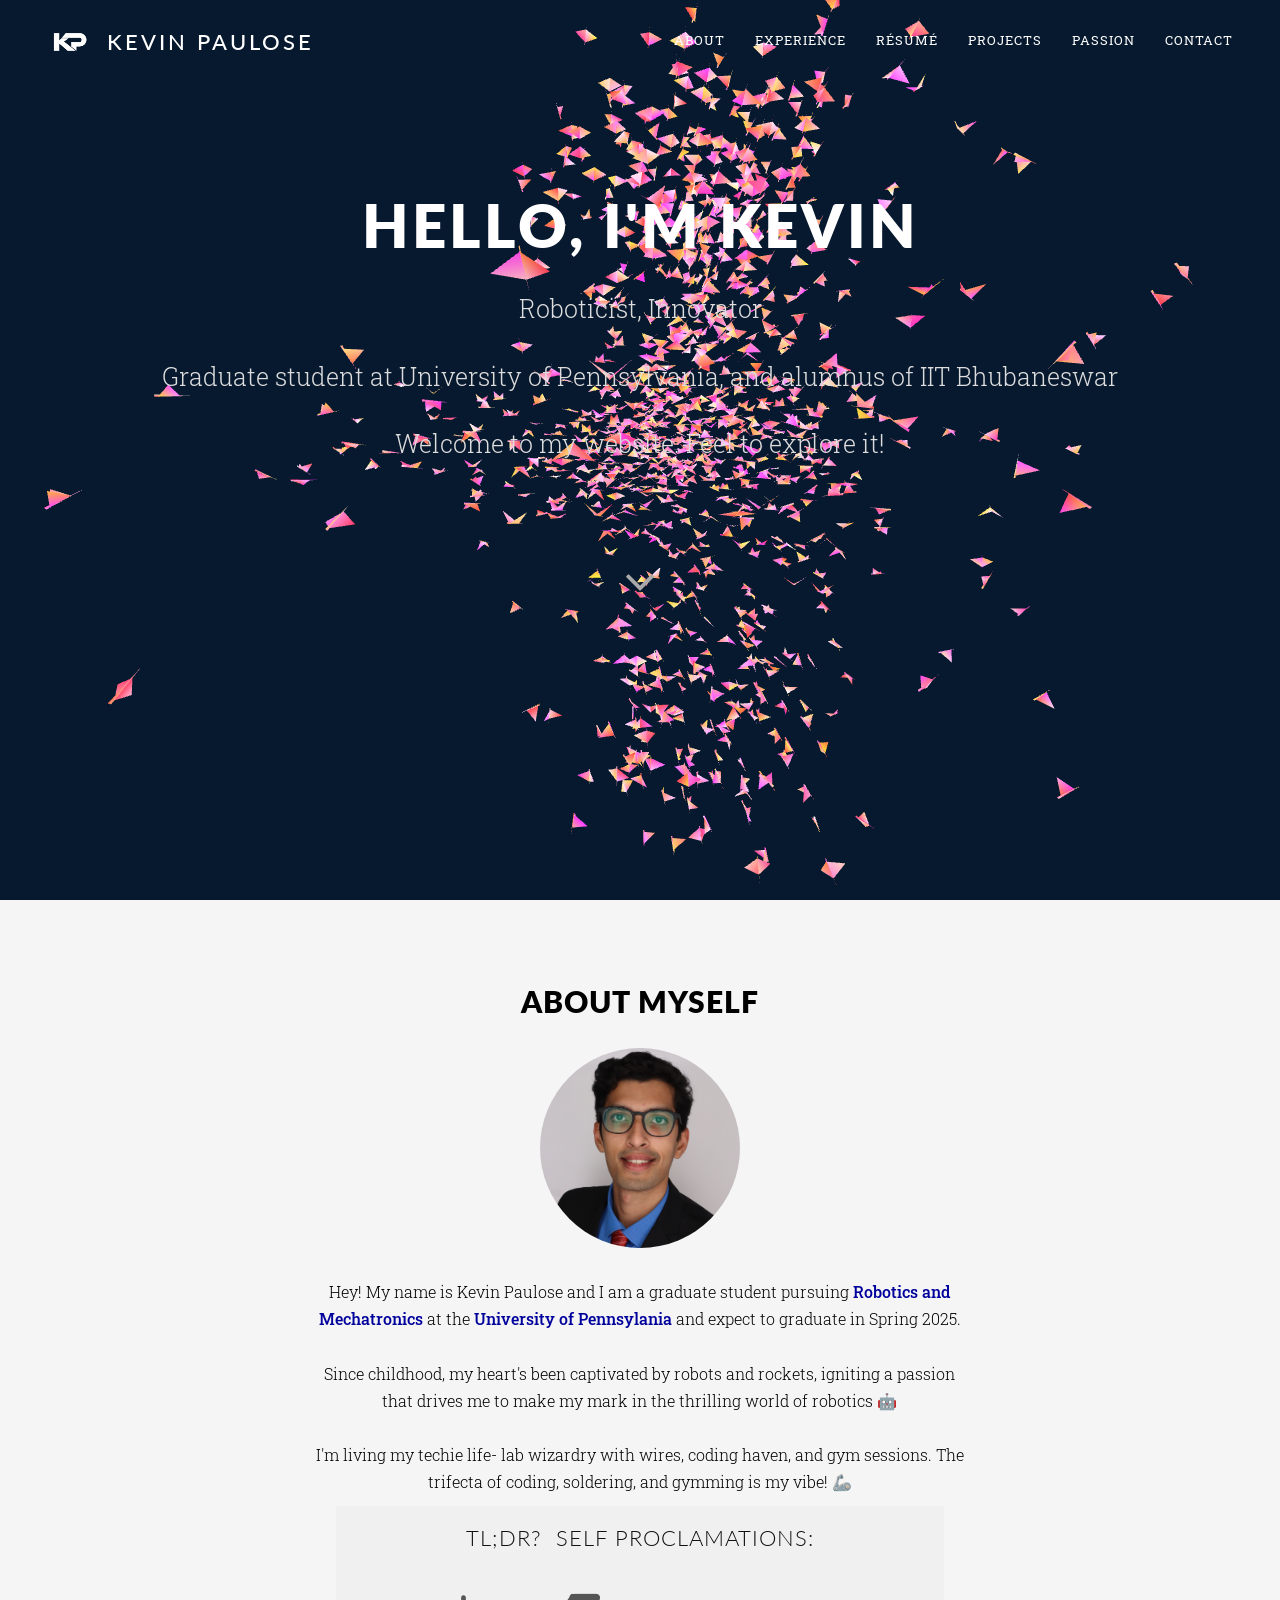
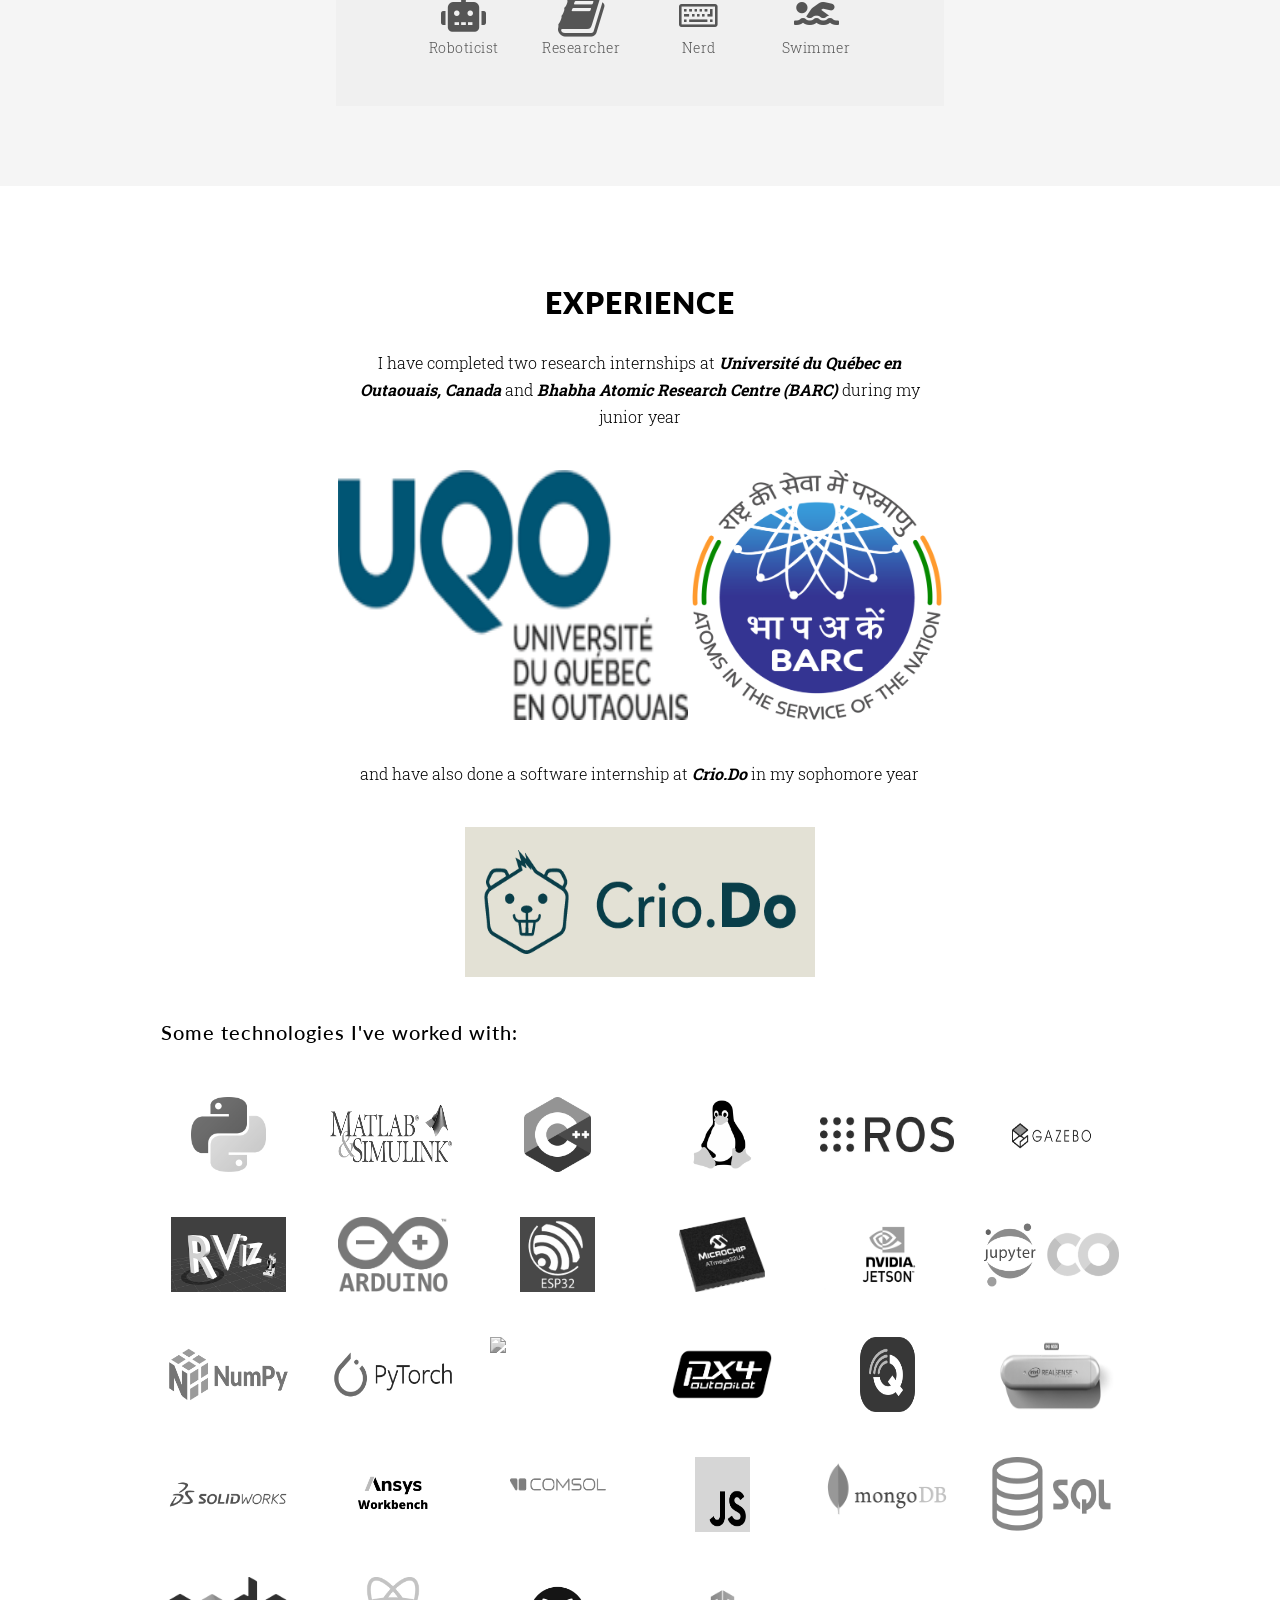
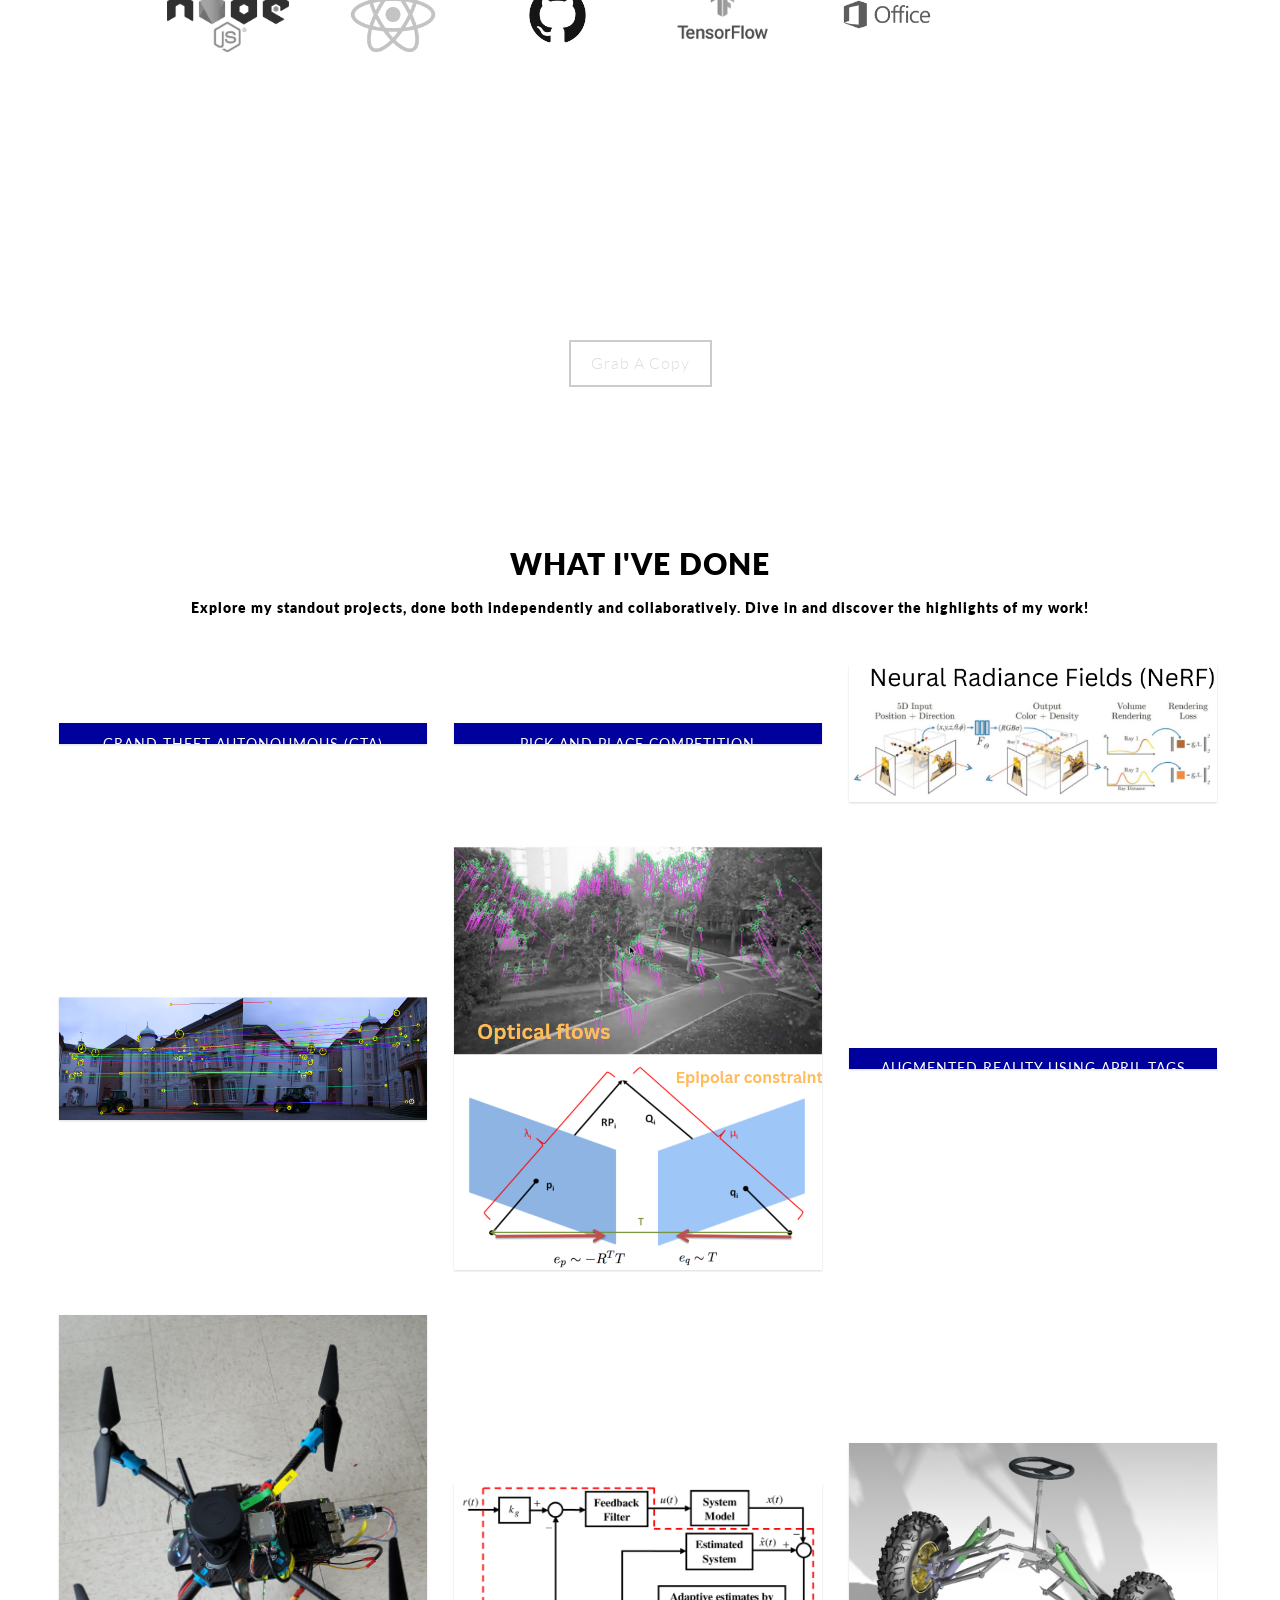
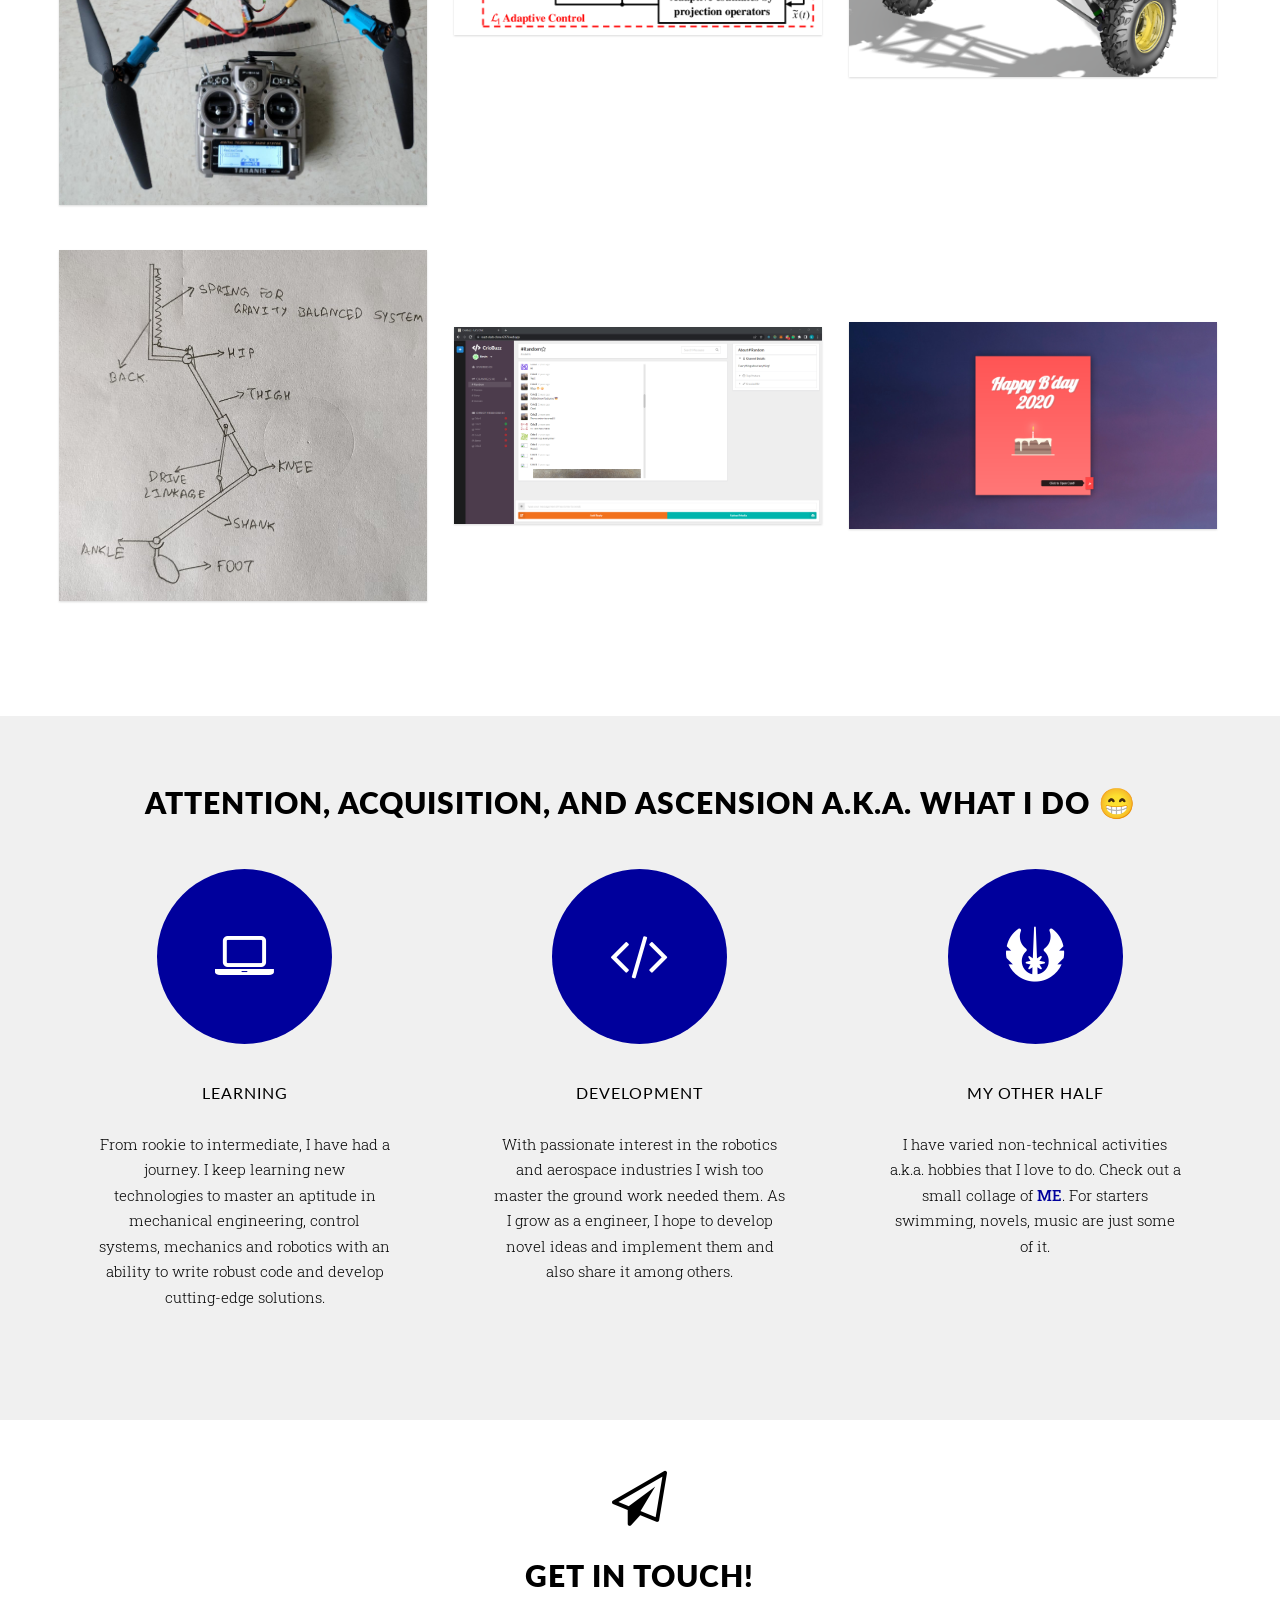
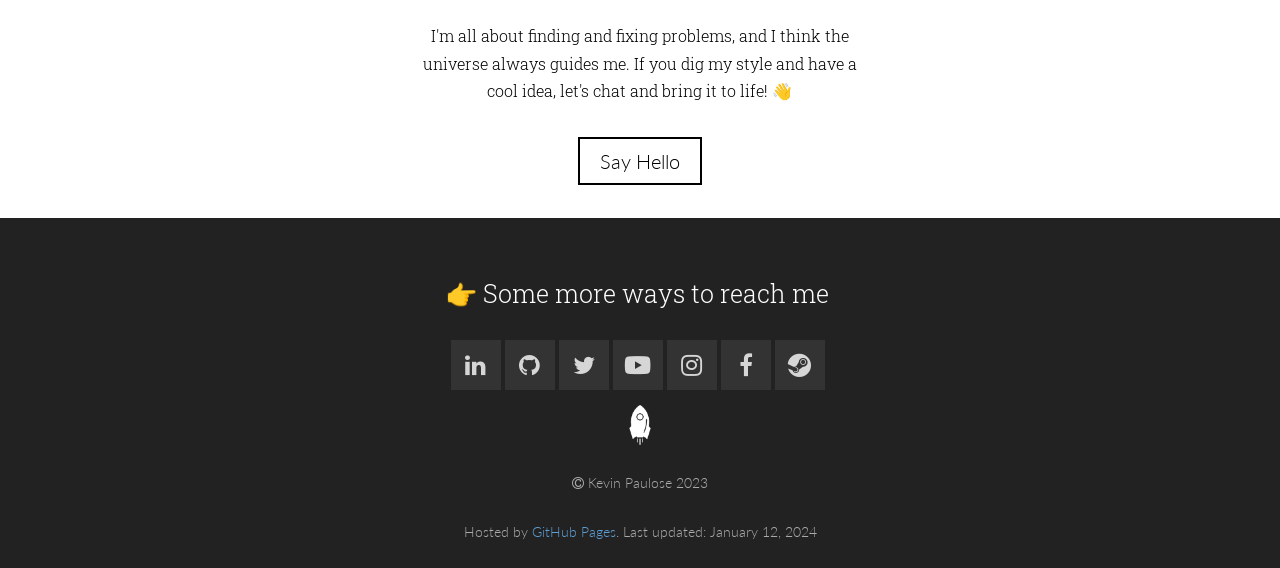
==== commit b8d000b4: "edited images" ====
--- a/index.html
+++ b/index.html
@@ -641,7 +641,7 @@
                         <div class="portfolio-details-slider swiper">
                             <div class="swiper-wrapper align-items-center">
                                 <div class="swiper-slide">
-                                    <img src="/img/portfolio/nerf/output.png" alt="">
+                                    <img src="/img/portfolio/nerf/iterations.png" alt="">
                                 </div>
                                 <div class="swiper-slide">
                                     <img src="/img/portfolio/nerf/mlp.png" alt="">
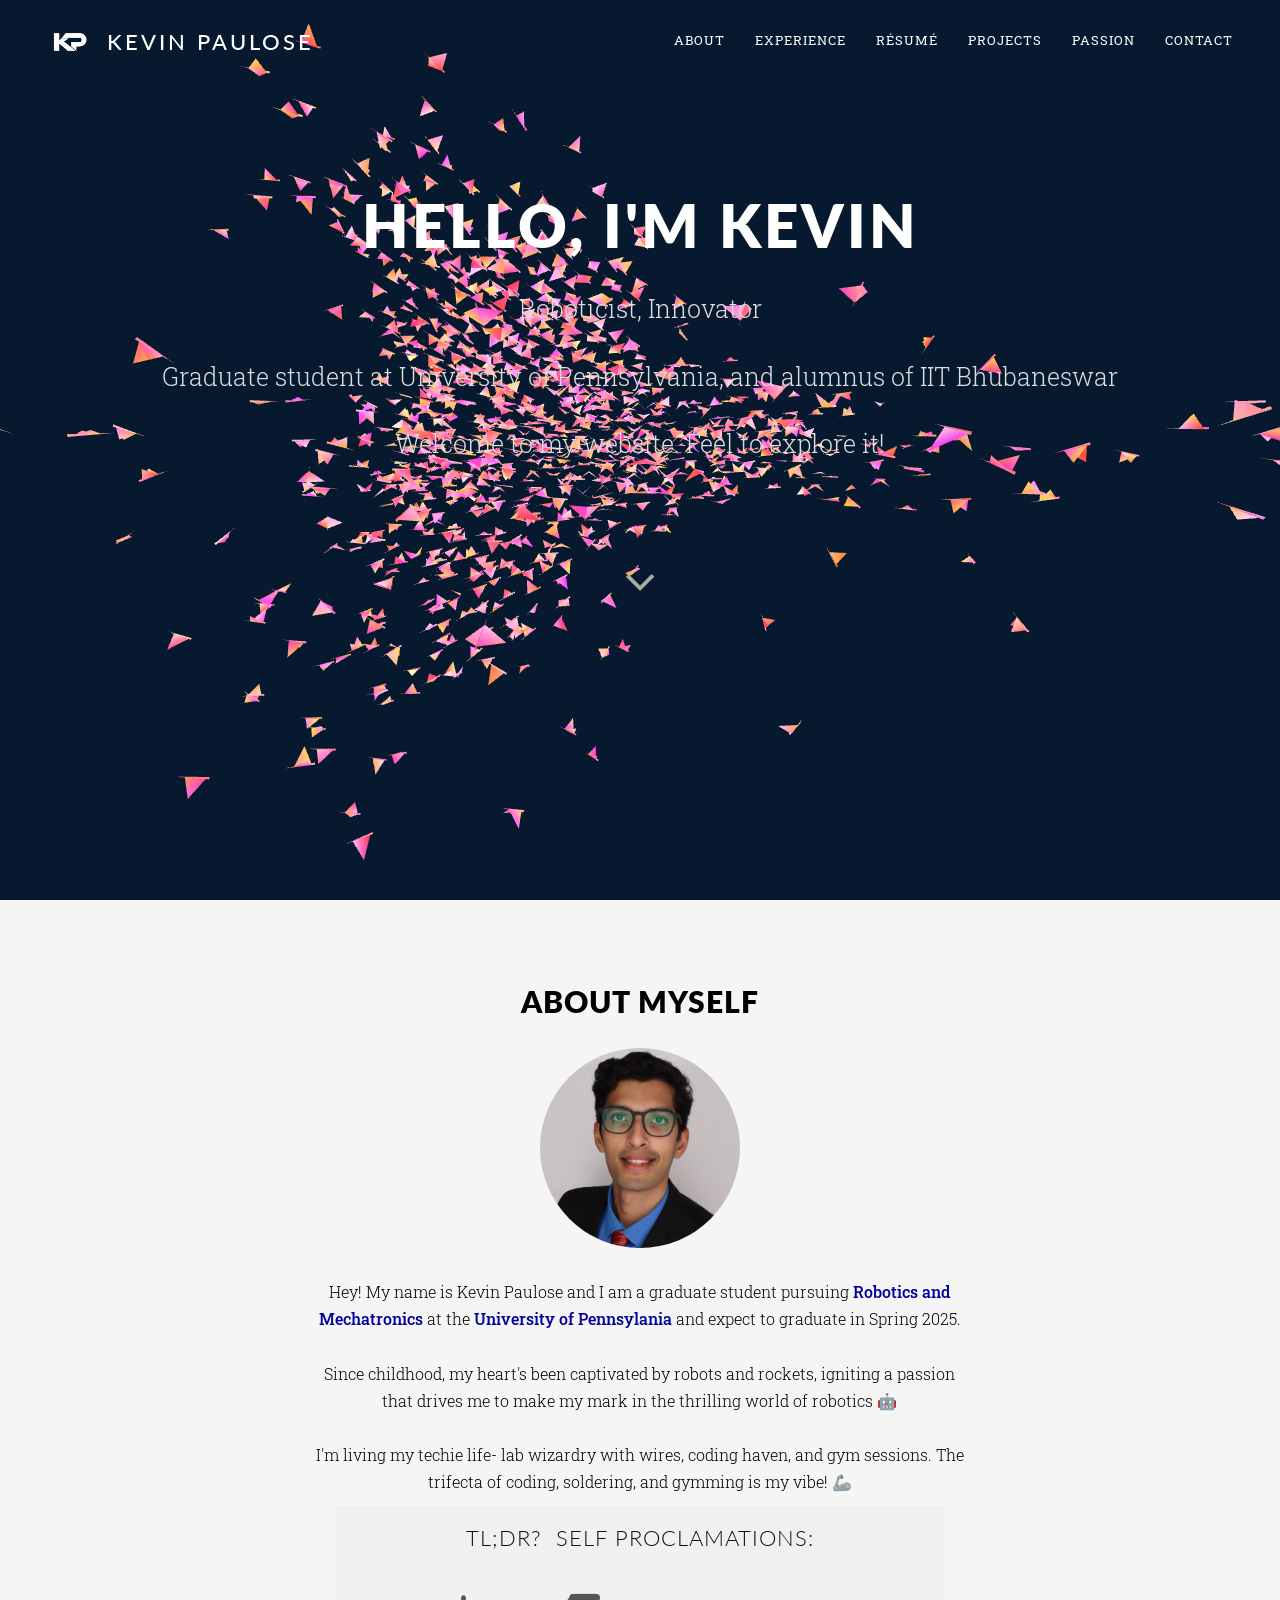
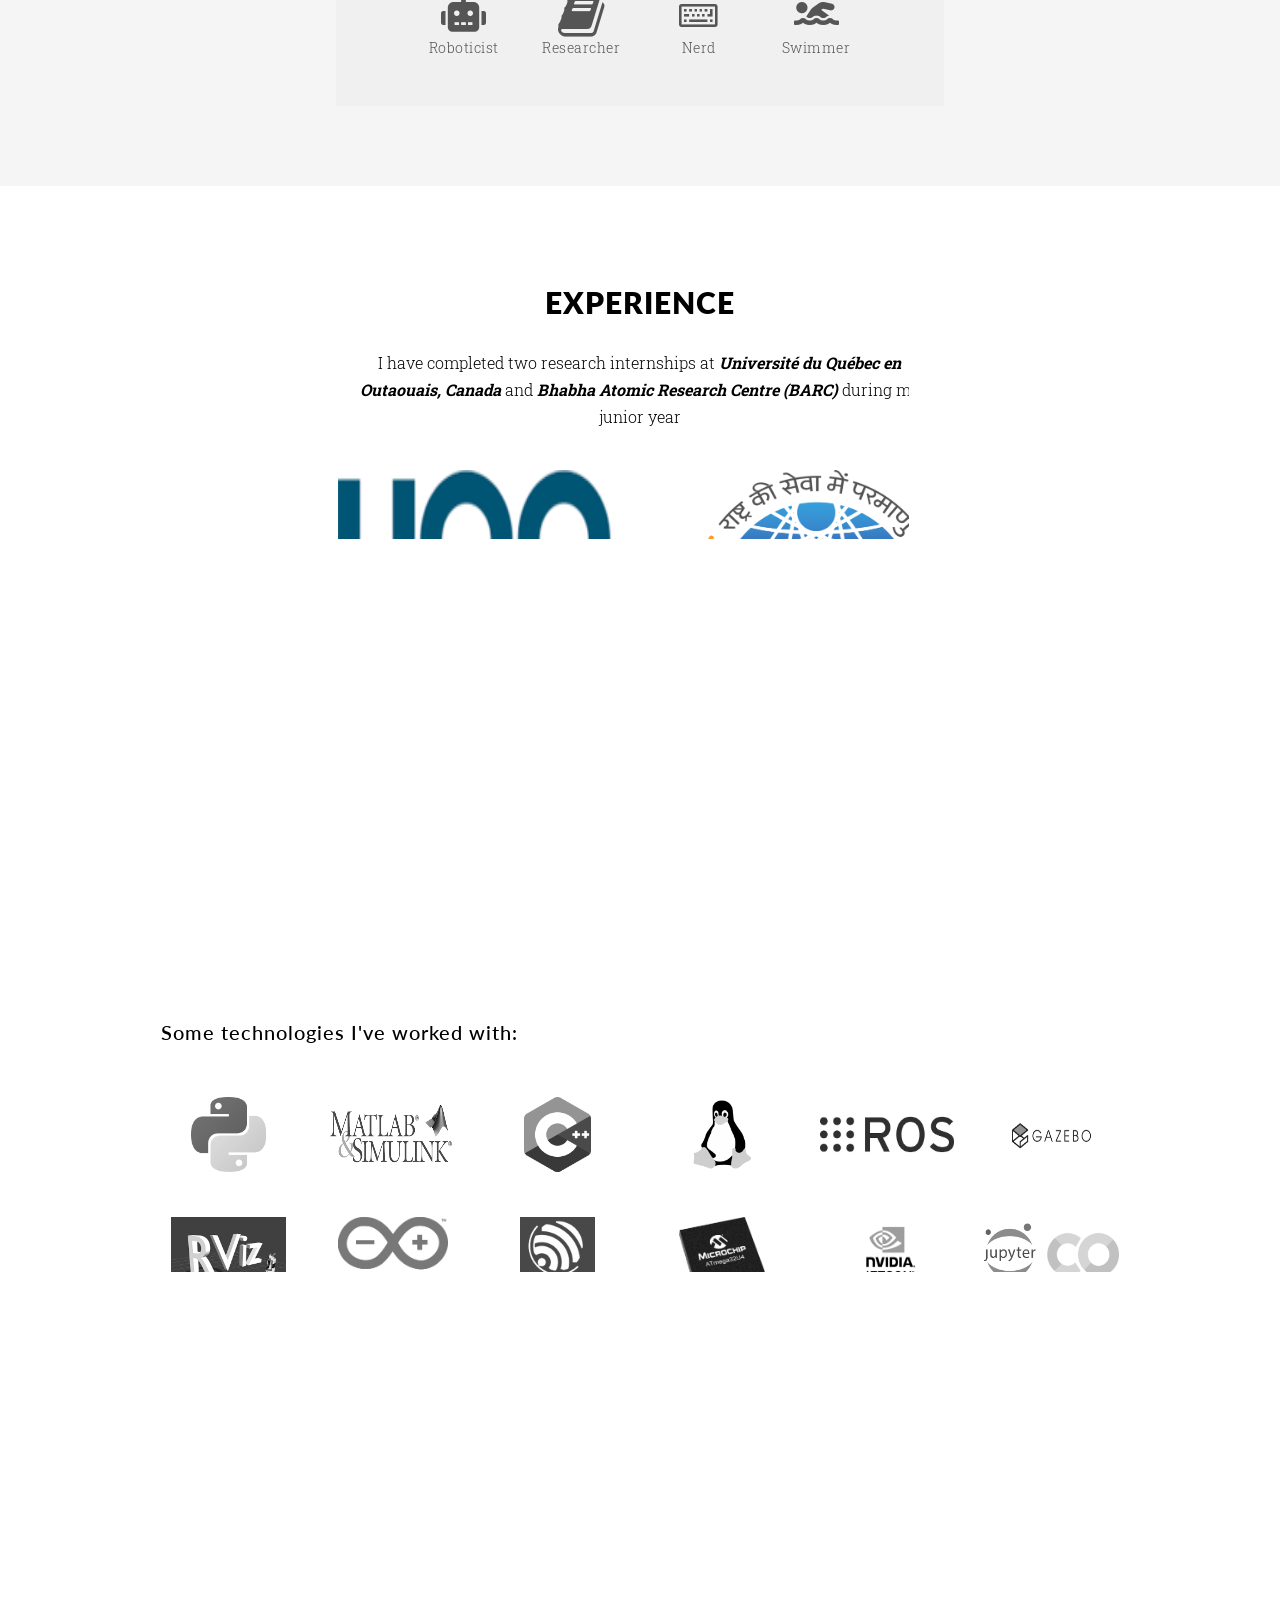
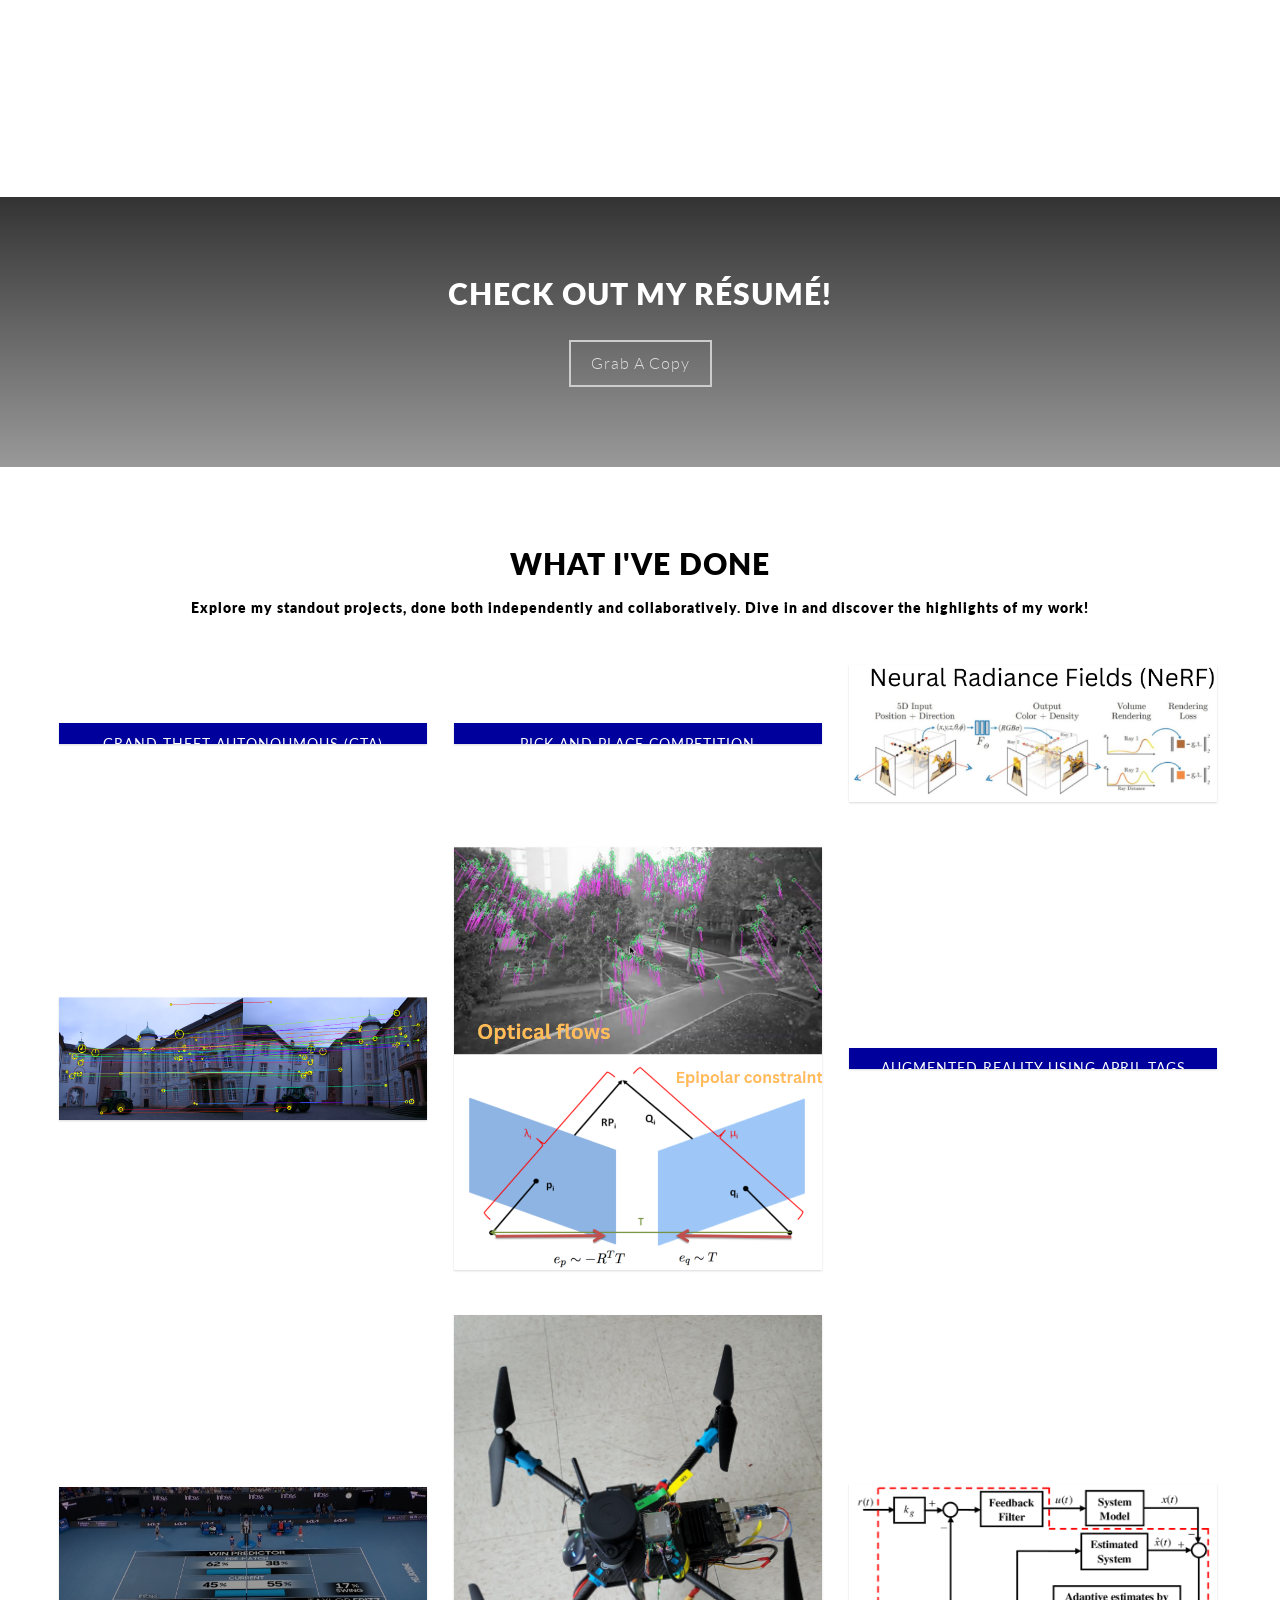
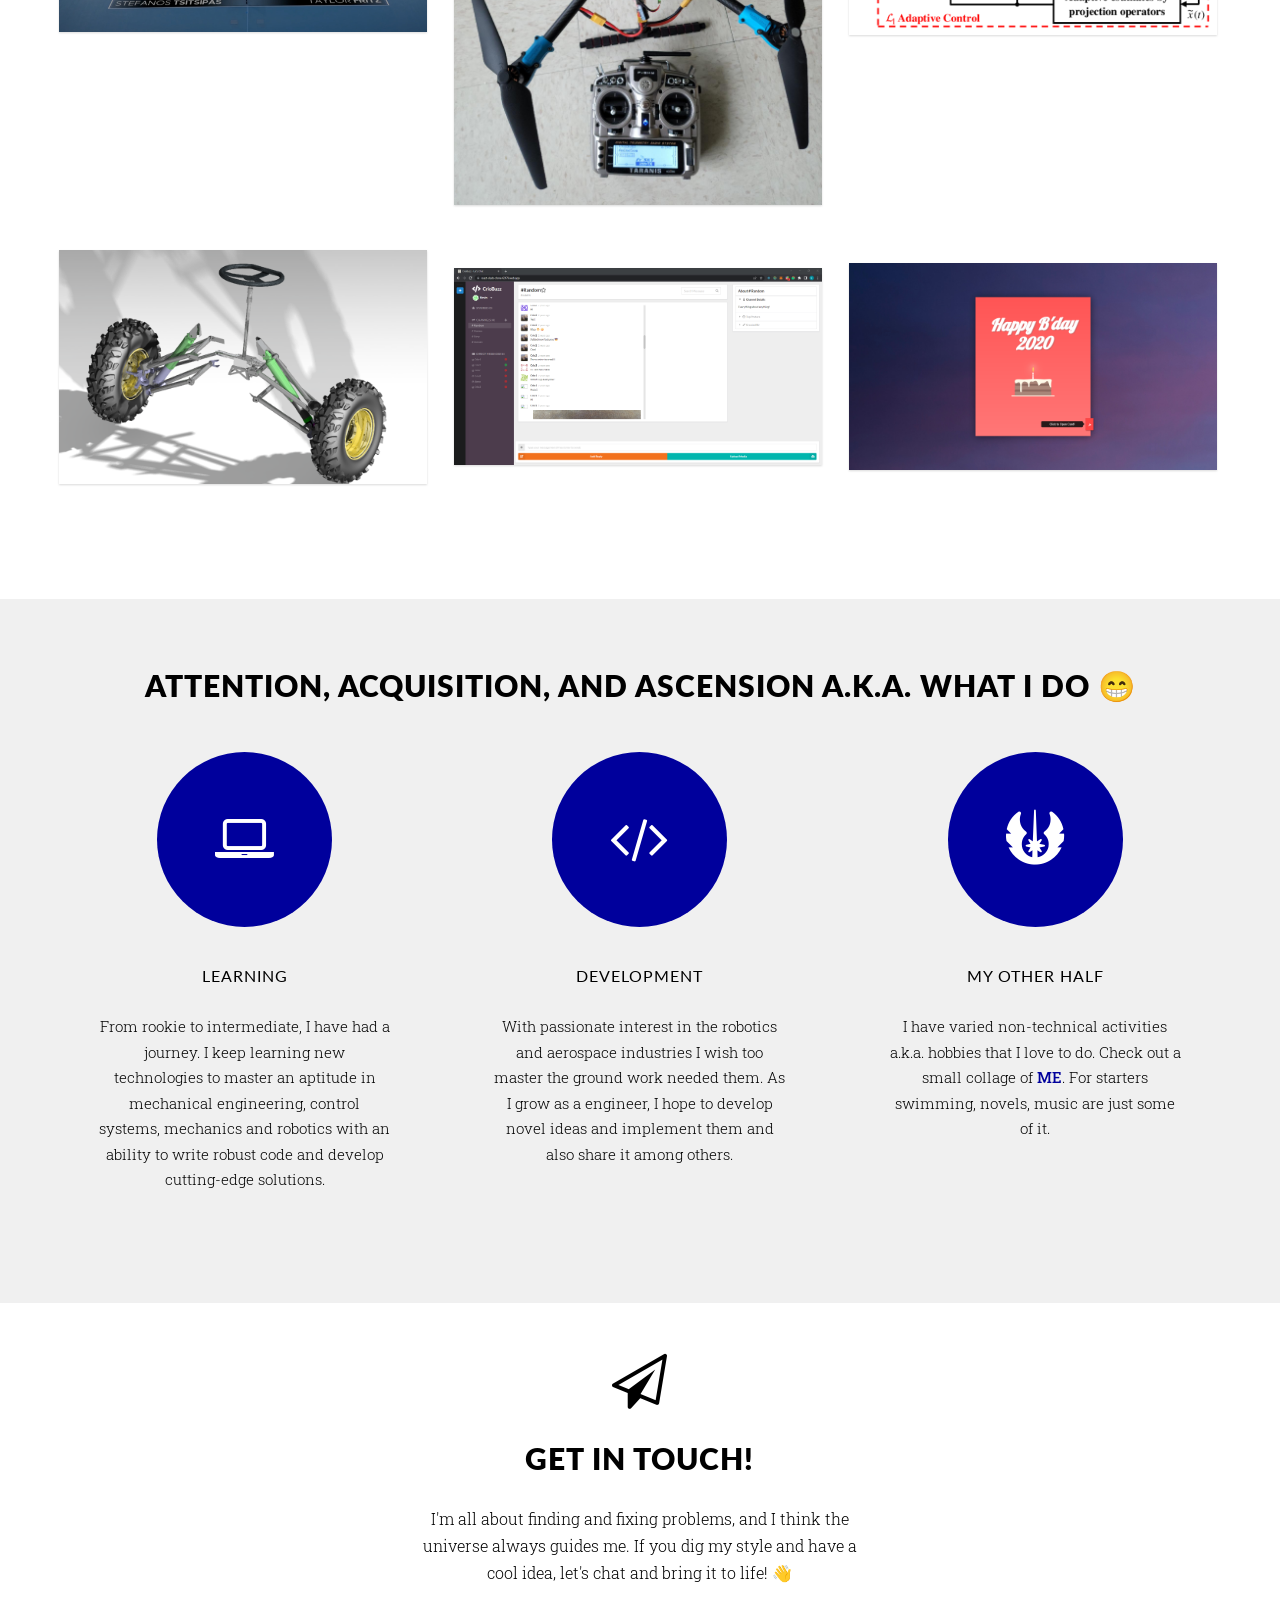
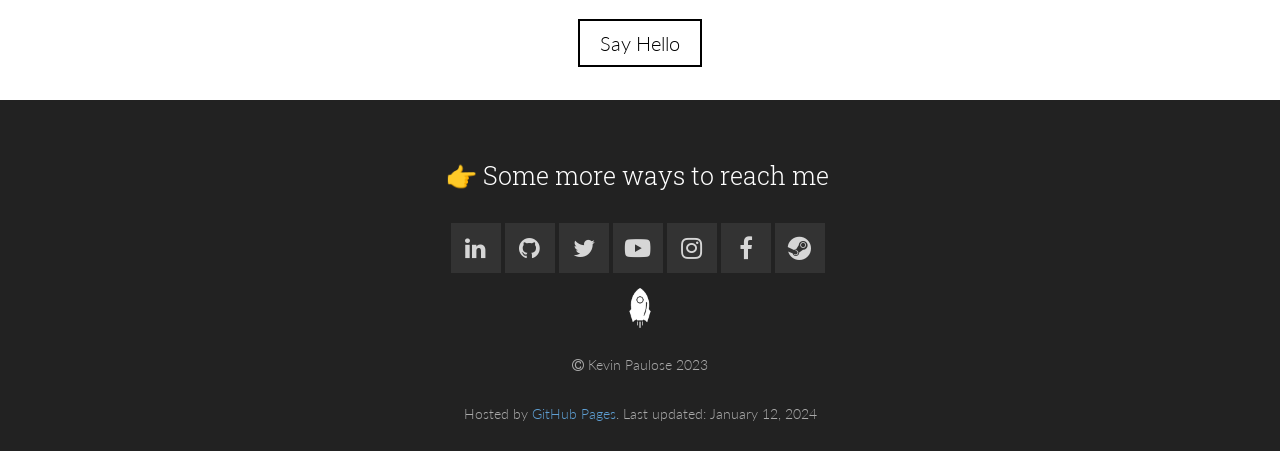
==== commit 154d4b47: "projects added" ====
--- a/index.html
+++ b/index.html
@@ -410,6 +410,18 @@
                 </div>
             </div>
             <div class="portfolio-item-wrapper">
+                <div class="portfolio-item" data-toggle="modal" href="#billboard">
+                    <div class="portfolio-overlay"></div>
+                    <div class="links">
+                        <a class="image-link"><i class="fa fa-search-plus"></i></a>
+                    </div>
+                    <img src="img/portfolio/billboard/billboard.png" alt="image">
+                    <div class="portfolio-info">
+                        <h3>Virtual Billboard Projection</h3>
+                    </div>
+                </div>
+            </div>
+            <div class="portfolio-item-wrapper">
                 <div class="portfolio-item" data-toggle="modal" href="#drone">
                     <div class="portfolio-overlay"></div>
                     <div class="links">
@@ -445,7 +457,7 @@
                     </div>
                 </div>
             </div>
-            <div class="portfolio-item-wrapper">
+            <!-- <div class="portfolio-item-wrapper">
                 <div class="portfolio-item" data-toggle="modal" href="#exo">
                     <div class="portfolio-overlay"></div>
                     <div class="links">
@@ -456,7 +468,7 @@
                         <h3>LOWER LIMB EXOSKELETON</h3>
                     </div>
                 </div>
-            </div>
+            </div> -->
             <div class="portfolio-item-wrapper">
                 <div class="portfolio-item" data-toggle="modal" href="#chatapp">
                     <div class="portfolio-overlay"></div>
@@ -895,6 +907,63 @@
         </div>
     </div>
 
+    <div class="modal fade" id="billboard" tabindex="-1" role="dialog" aria-labelledby="fontipsumsModal"
+        aria-hidden="true">
+        <div class="modal-dialog">
+            <div class="modal-content">
+                <div class="modal-header">
+                    <button type="button" class="close" data-dismiss="modal" aria-hidden="true">&times;</button>
+                    <h4 class="modal-title">Virtual Billboard Projection<a
+                            href="https://github.com/Kevinpaulose05/Virtual-billboard-projection" target="_blank">🔗</a>
+                    </h4>
+                    <h6 class="modal-title-description">Camera pose estimation solved using PnP algorithm and Procrustes
+                        problem analysis</h6>
+                </div>
+                <div class="modal-body">
+                    <!-- <p>
+                        <img class="img-responsive img-centered" src="img/portfolio/drone.jpg" alt="">
+                    </p>               -->
+                    <div class="portfolio-details">
+                        <div class="portfolio-details-slider swiper">
+                            <div class="swiper-wrapper align-items-center">
+                                <div class="swiper-slide">
+                                    <img src="/img/portfolio/billboard/pennlogo.gif" alt="">
+                                </div>
+                                <div class="swiper-slide">
+                                    <img src="/img/portfolio/billboard/homography.png" alt="">
+                                </div>
+                                <div class="swiper-slide">
+                                    <img src="/img/portfolio/billboard/colbert.png" alt="">
+                                </div>
+                            </div>
+                            <div class="swiper-pagination"></div>
+                            <div class="swiper-button-prev"></div>
+                            <div class="swiper-button-next"></div>
+                        </div>
+                    </div>
+                    <p class="modal-description">
+                        Frames of a soccer video is augmented by projecting a logo onto the goal area in each frame. The
+                        homography between points on the goal and logo are estimated using the Direct Linear Transform
+                        (DLT) algorithm, and to warp the goal points onto the logo plane. The warped correspondence is
+                        then used to copy logo pixels into the video frame.
+                    </p>
+                    <br>
+
+                    <p class="modal-description li">
+                        Key concepts include interpreting homographies as transformations between 3D world and 2D image
+                        spaces and using four point matches to set up and solve equations for the inter-image homography
+                        matrix. Inverse warping avoids overlapping projections and holes.
+                    </p>
+                    <br>
+                    <p class="modal-description"><strong>Note:</strong> For an optimal experience, use browsers on
+                        laptop/PC</p>
+                    <p class="visit"><a href="https://github.com/Kevinpaulose05/Virtual-billboard-projection"
+                            target="_blank" id="visit-btn">View on GitHub</a>
+                </div>
+            </div>
+        </div>
+    </div>
+
     <div class="modal fade" id="drone" tabindex="-1" role="dialog" aria-labelledby="fontipsumsModal" aria-hidden="true">
         <div class="modal-dialog">
             <div class="modal-content">
@@ -974,14 +1043,18 @@
                 </div>
                 <div class="modal-body">
                     <p>
-                        <img class="img-responsive img-centered" src="img/portfolio/steering.png" alt="">
-                    </p>
-                    <p class="modal-description">- Developed a working model of the steering mechanism used in SAE
+                        <img class="img-responsive img-centered" src="img/portfolio/steering.gif" alt="">
+                    </p>
+                    <p class="modal-description">Developed a working model of the steering mechanism used in SAE
                         BAJA's buggy as per given
                         dimensional regulations using SolidWorks. This model was crucial in determining the material
                         needed and for further
-                        CAE analysis in Ansys. <br>
-                        - Further models of roll cages were developed by adding some members and trusses in Solidworks.
+                        CAE analysis in Ansys.     
+                    </p>
+                    <br>
+
+                        <p class="modal-description">
+                        Further models of roll cages were developed by adding some members and trusses in Solidworks.
                         ANSYS was used to create
                         a finite element formulation of the problem for both static structural and dynamic analysis.
                         Then maximum
@@ -989,14 +1062,14 @@
                     <Br>
                     <p class="modal-description"><strong>Note:</strong> For an optimal experience, use browsers on
                         laptop/PC</p>
-                    <p class="visit"><a href="https://drive.google.com/file/d/1eanlmF0MLW8MIGiHv9a2QiuNkcgUaknQ/view"
-                            target="_blank" id="visit-btn">View simulation</a>
-                </div>
-            </div>
-        </div>
-    </div>
-
-    <div class="modal fade" id="exo" tabindex="-1" role="dialog" aria-labelledby="fontipsumsModal" aria-hidden="true">
+                    <!-- <p class="visit"><a href="https://drive.google.com/file/d/1eanlmF0MLW8MIGiHv9a2QiuNkcgUaknQ/view"
+                            target="_blank" id="visit-btn">View simulation</a> -->
+                </div>
+            </div>
+        </div>
+    </div>
+
+    <!-- <div class="modal fade" id="exo" tabindex="-1" role="dialog" aria-labelledby="fontipsumsModal" aria-hidden="true">
         <div class="modal-dialog">
             <div class="modal-content">
                 <div class="modal-header">
@@ -1023,12 +1096,12 @@
                         power for movement. The critical hardware arrangement aspects and control system to be decided.
                     </p>
                     <br>
-                    <!-- <p class="modal-description"><strong>Note:</strong> For an optimal experience, use browsers on laptop/PC</p>
-                        <p class="visit"><a href="https://drive.google.com/file/d/1eanlmF0MLW8MIGiHv9a2QiuNkcgUaknQ/view" target="_blank" id="visit-btn">View simulation</a> -->
-                </div>
-            </div>
-        </div>
-    </div>
+                    <p class="modal-description"><strong>Note:</strong> For an optimal experience, use browsers on laptop/PC</p>
+                        <p class="visit"><a href="https://drive.google.com/file/d/1eanlmF0MLW8MIGiHv9a2QiuNkcgUaknQ/view" target="_blank" id="visit-btn">View simulation</a>
+                </div>
+            </div>
+        </div>
+    </div> -->
 
     <div class="modal fade" id="chatapp" tabindex="-1" role="dialog" aria-labelledby="fontipsumsModal"
         aria-hidden="true">
@@ -1043,17 +1116,24 @@
                     <p>
                         <img class="img-responsive img-centered" src="img/portfolio/chatapp.png" alt="">
                     </p>
-                    <p class="modal-description">- Developed a full - stack application with features similar to the
+                    <p class="modal-description">Developed a full - stack application with features similar to the
                         Slack app built using React, Redux, and Firebase. The
                         app has basic authentication,proper chatting channels, image upload in chat features, emojis,
-                        and much more. <br>
-                        - It is a live application hosted using Firebase. Sample user entry- Email: 123@gmail.com,
+                        and much more. 
+                        
+                        <br>
+                        </p>
+
+                    <p class="modal-description"> 
+                    It is a live application hosted using Firebase. Sample user entry- Email: 123@gmail.com,
                         password: 123456 , else register for a new user</p>
                     <Br>
                     <p class="modal-description"><strong>Note:</strong> For an optimal experience, use browsers on
                         laptop/PC</p>
                     <p class="visit"><a href="https://react-slack-clone-63f76.web.app/" target="_blank"
-                            id="visit-btn">Visit app</a>
+                            id="visit-btn">Visit site</a> or <a
+                            href="https://github.com/Kevinpaulose05/Chat-app-slack-like" target="_blank"
+                            id="visit-btn">View Source</a></p>
                 </div>
             </div>
         </div>
--- a/css/styles.css
+++ b/css/styles.css
@@ -1335,7 +1335,7 @@
     filter: progid: DXImageTransform.Microsoft.gradient(startColorstr='#cc000000', endColorstr='#66000000', GradientType=0);
     /* IE6-9 */
     padding: 80px 0;
-    background-attachment: fixed;
+    /* background-attachment: fixed; */
 }
 
 #resume h2 {
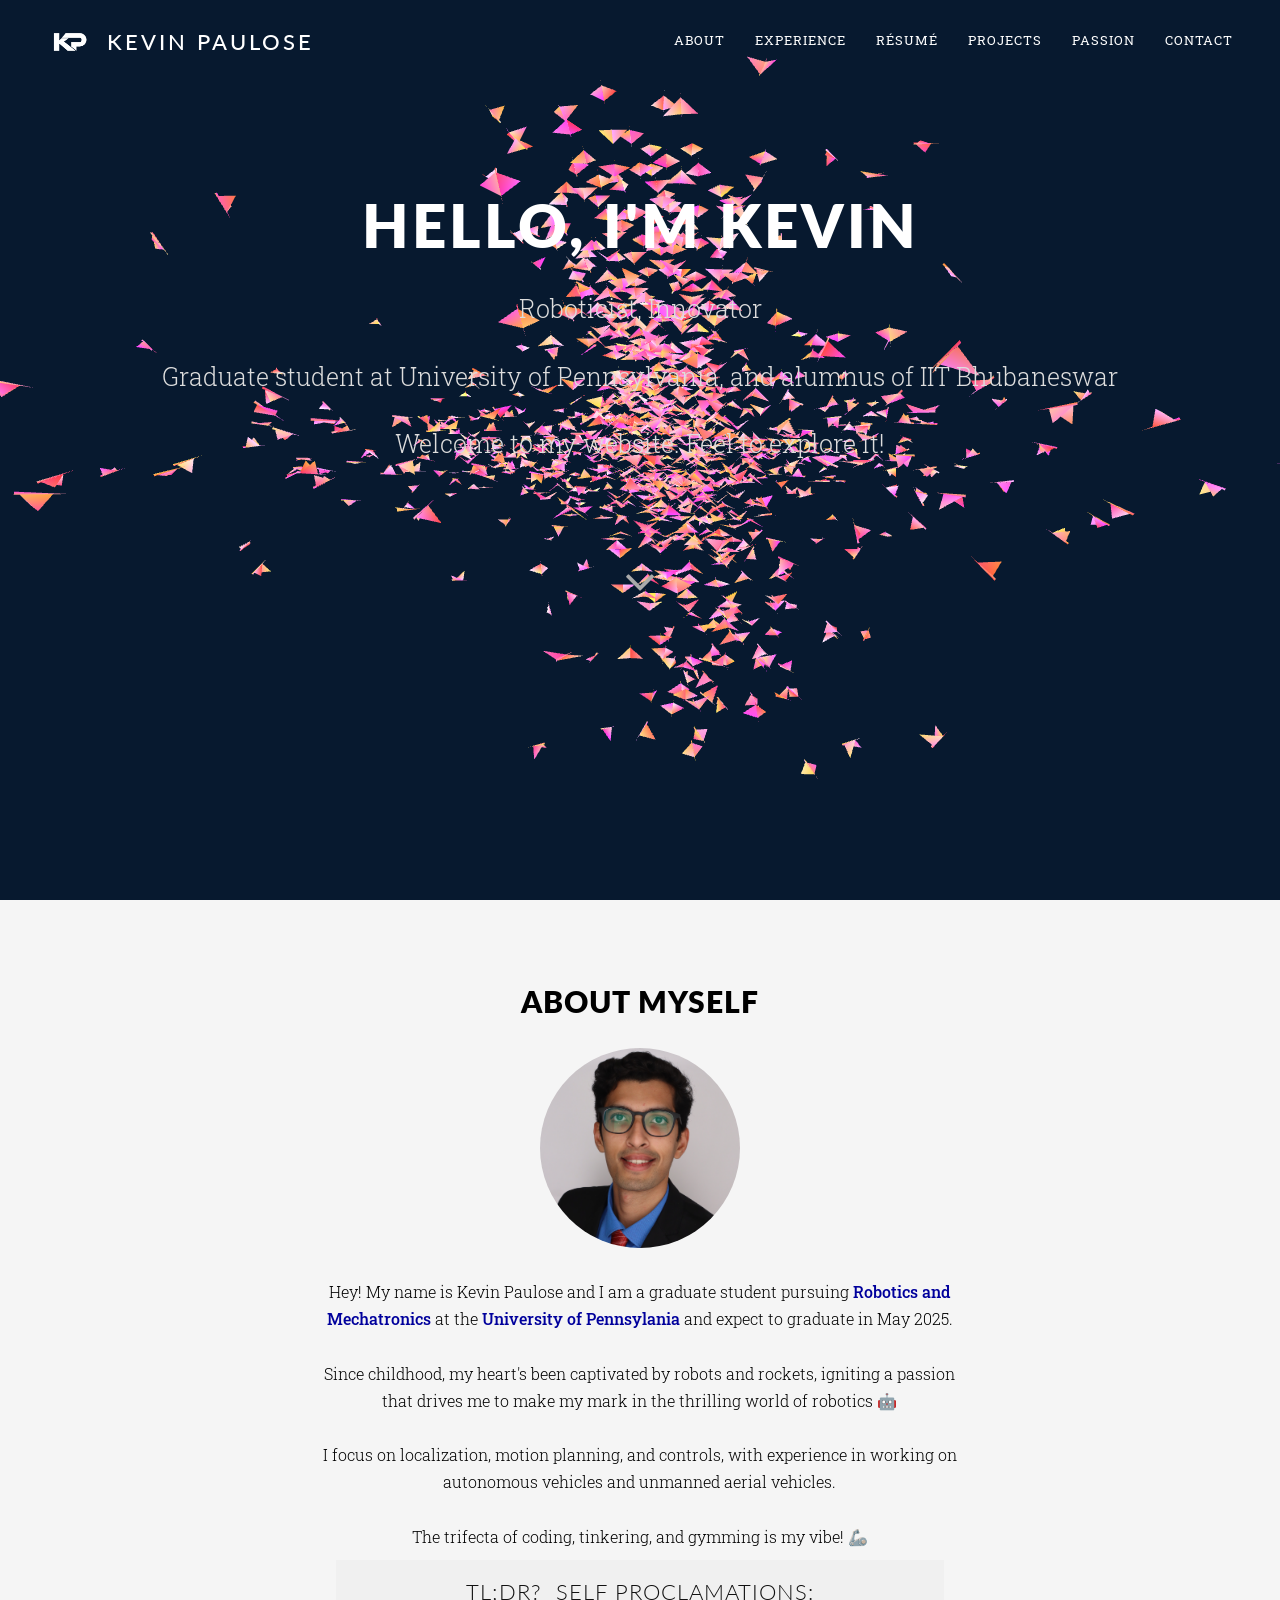
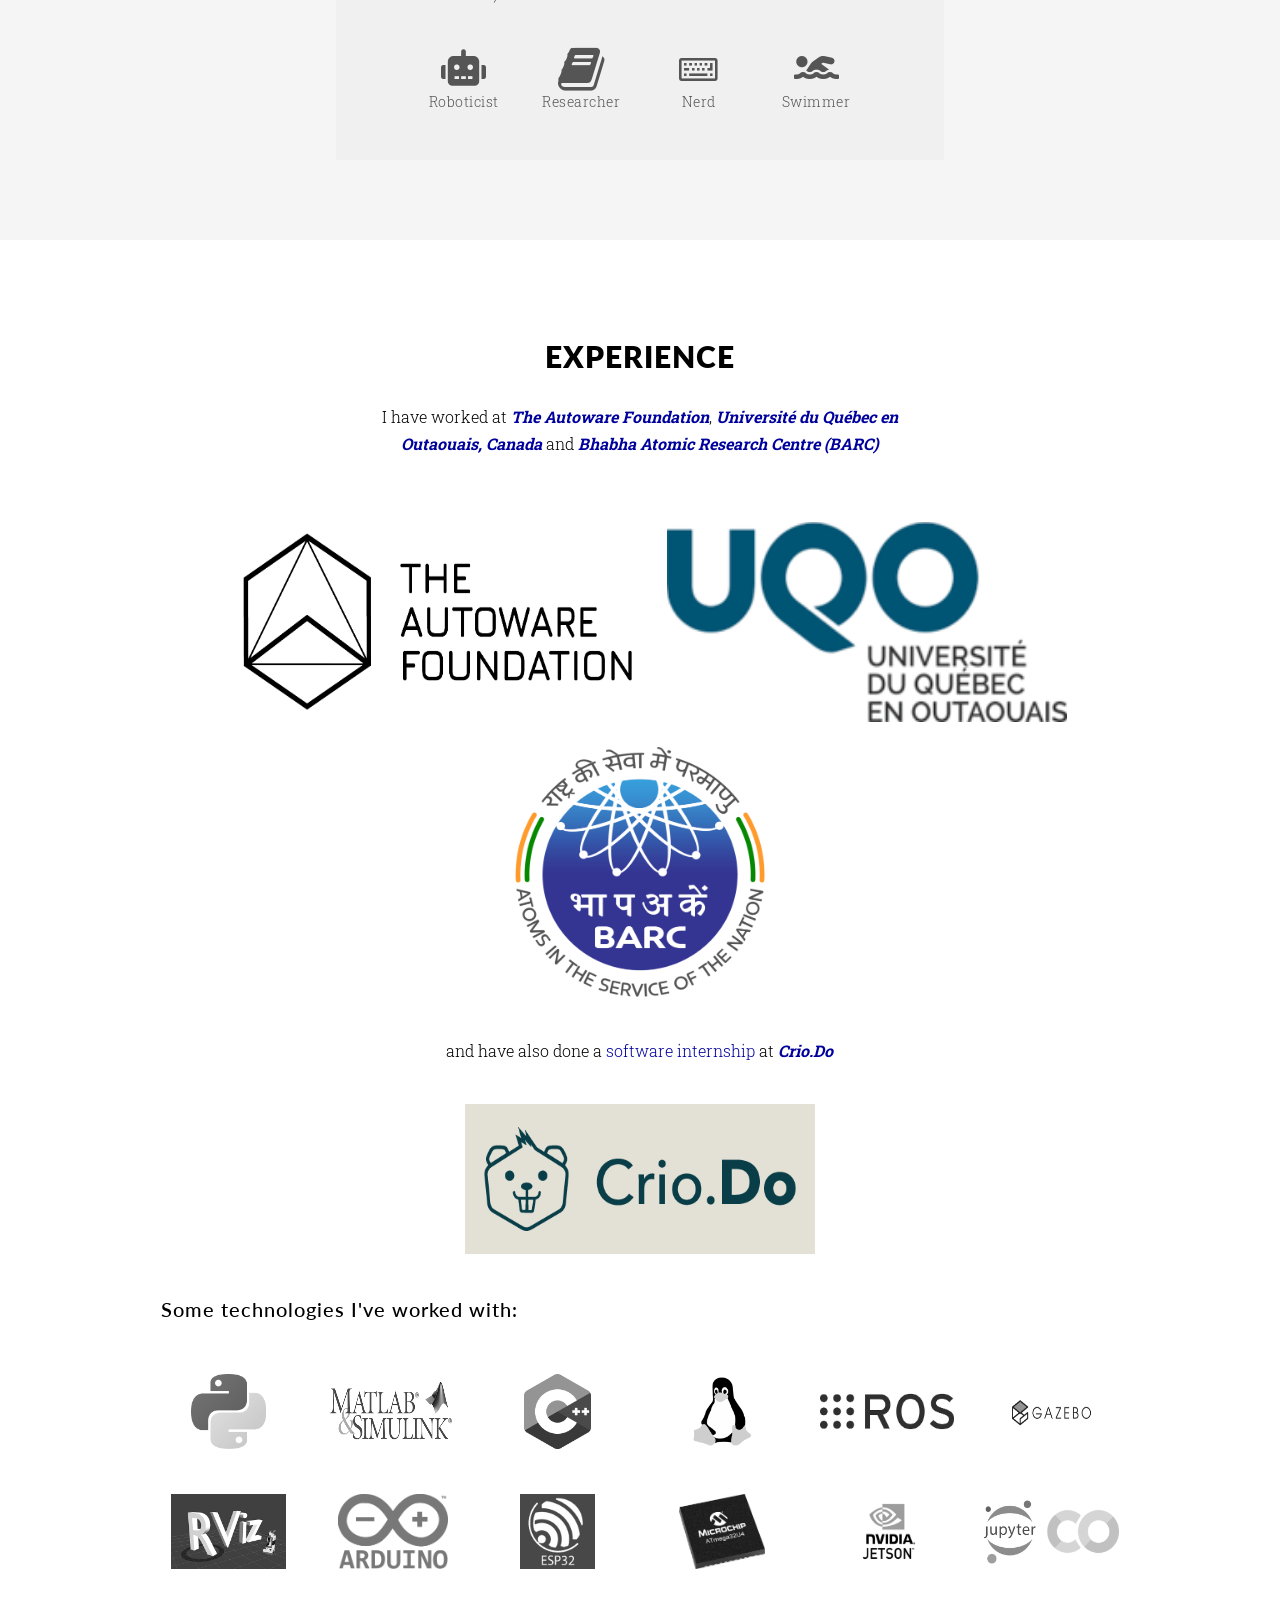
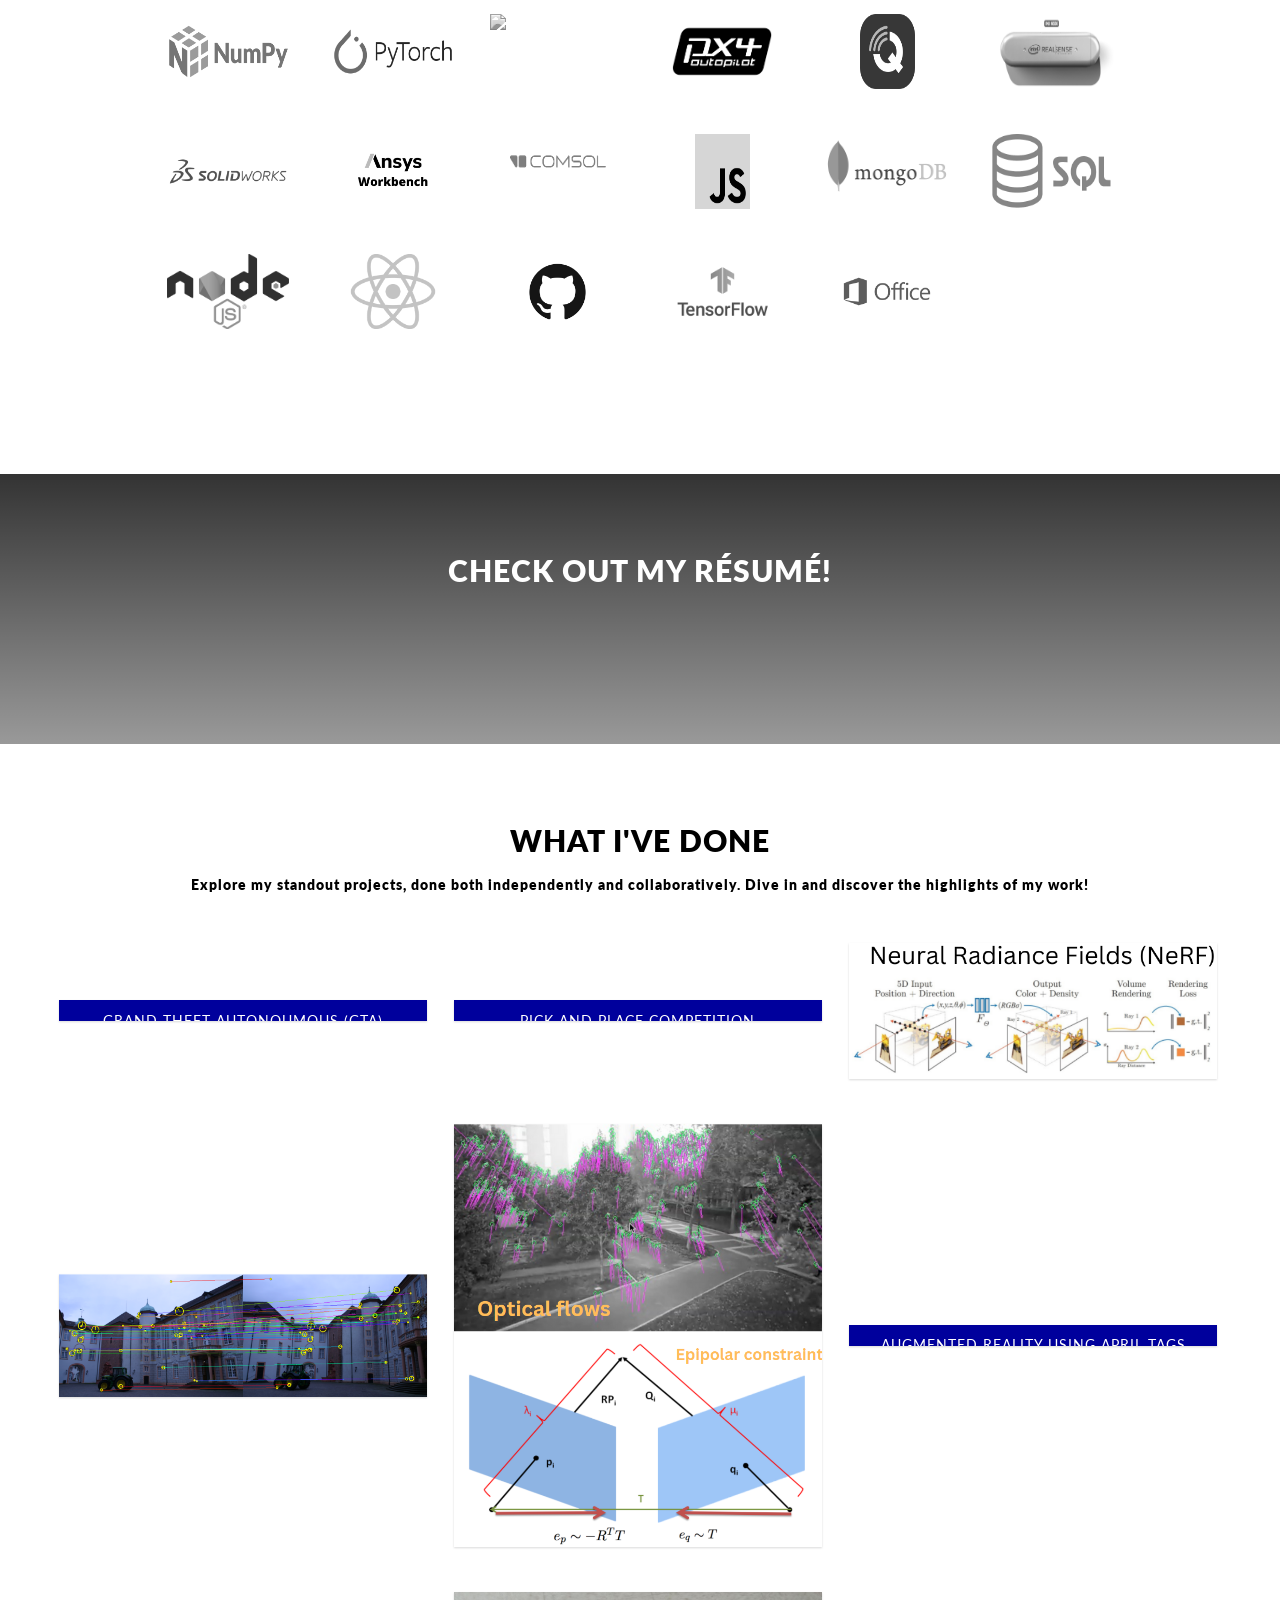
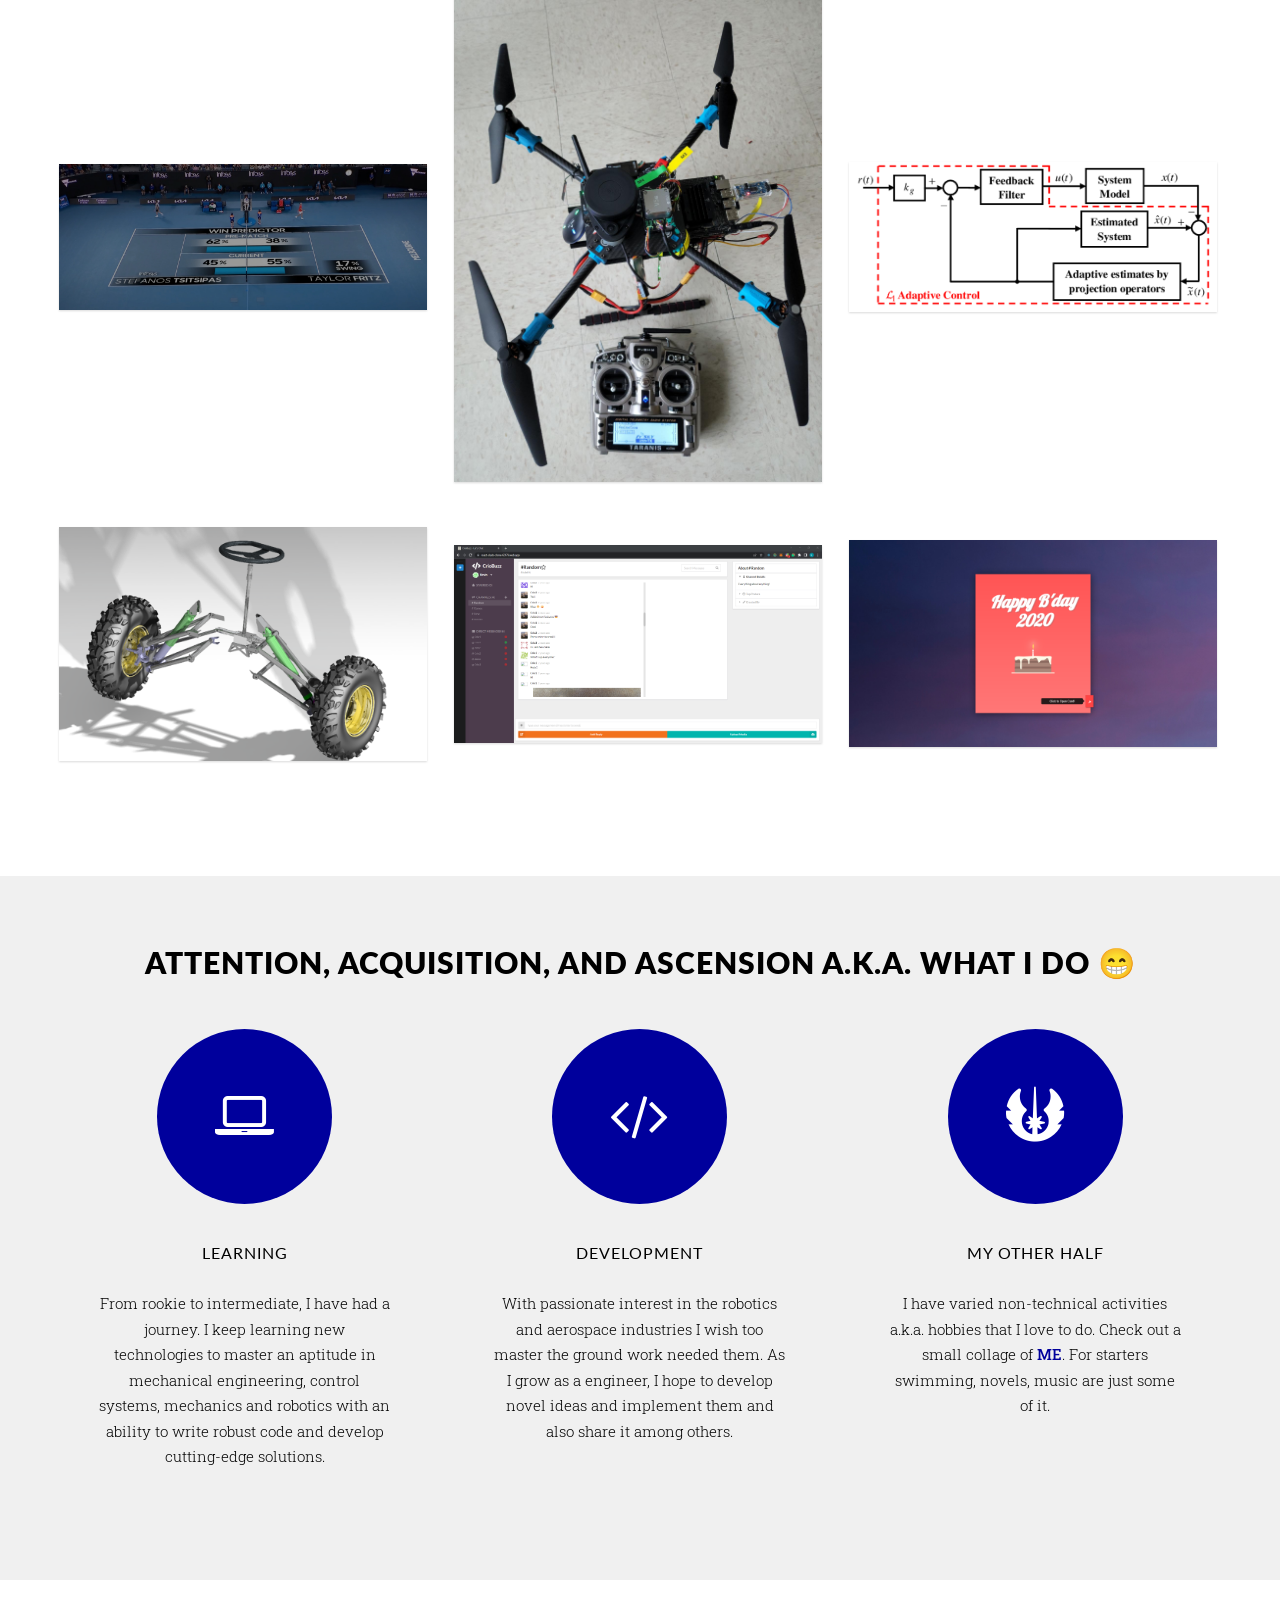
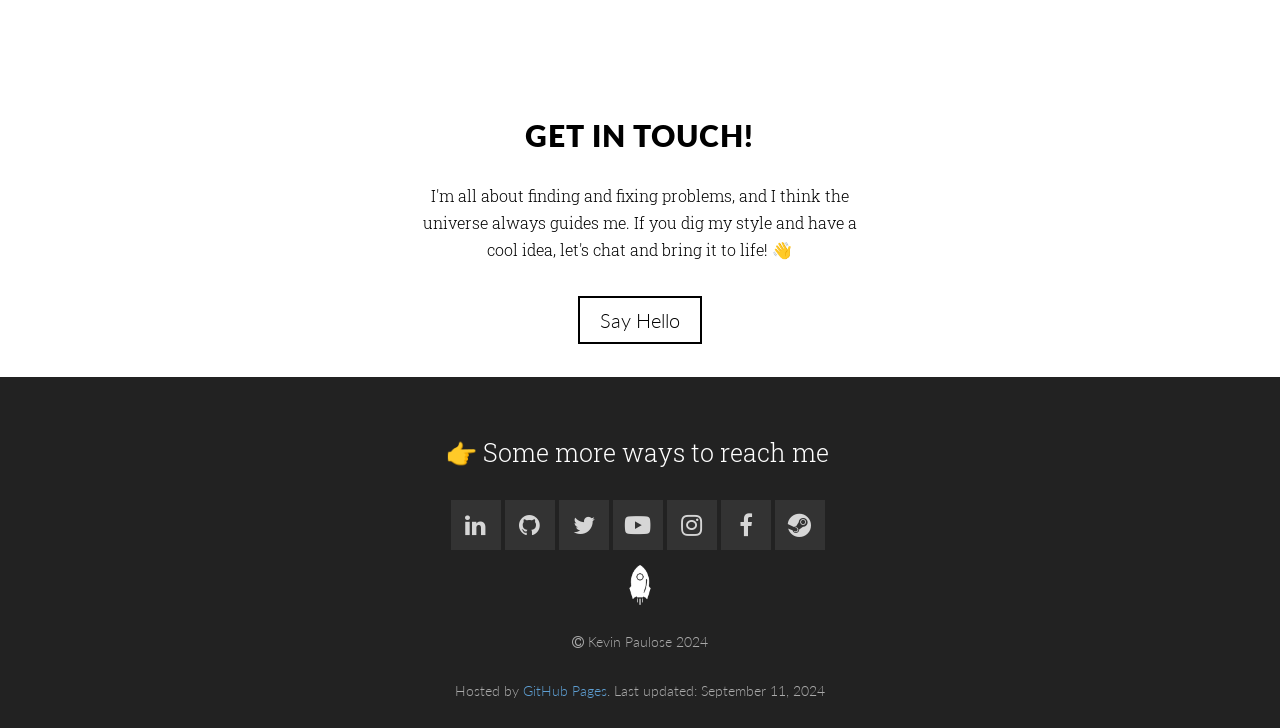
==== commit 2f84754d: "updated content, resume, autoware" ====
--- a/index.html
+++ b/index.html
@@ -122,17 +122,19 @@
                             <img src="img/kevin.jpg" id="prof-pic" />
                             <p>
                                 Hey! My name is Kevin Paulose and I am a graduate student pursuing
-                                <a href="https://www.me.upenn.edu/" target="_blank">Robotics and Mechatronics</a> at the
+                                <a href="https://www.grasp.upenn.edu/" target="_blank">Robotics and Mechatronics</a> at
+                                the
                                 <a href="https://www.upenn.edu/" target="_blank">University of Pennsylania</a> and
                                 expect to
-                                graduate in Spring 2025.
+                                graduate in May 2025.
                                 <br>
                                 <br>Since childhood, my heart's been captivated by robots and rockets, igniting a
                                 passion that drives me to make my mark in the thrilling world of robotics
                                 <strong>🤖</strong>
                                 <br>
-                                <br>I'm living my techie life- lab wizardry with wires, coding haven, and gym sessions.
-                                The trifecta of coding, soldering, and gymming is my vibe! <strong>🦾</strong>
+                                <br>I focus on localization, motion planning, and controls, with experience in working
+                                on autonomous vehicles and unmanned aerial vehicles.<br><br>
+                                The trifecta of coding, tinkering, and gymming is my vibe! <strong>🦾</strong>
                                 <br>
                             </p>
                         </div>
@@ -169,15 +171,18 @@
                     <div class="col-md-12">
                         <div class="col-md-10 col-md-offset-1 text-center wp3">
                             <h2>Experience</h2>
-                            <p>I have completed two research internships at <b><i>Université du Québec en Outaouais,
-                                        Canada</i></b> and <b><i>Bhabha
-                                        Atomic Research Centre (BARC) </i></b> during my junior year</p>
-                            <img src="img/experience/uqo.png" alt="UQO logo" width="350" height="250">
+                            <p>I have worked at <a href="https://autoware.org/"><b><i>The Autoware
+                                            Foundation</i></b></a>, <a href="https://uqo.ca/"><b><i>Université du Québec
+                                            en Outaouais, Canada</i></b></a> and <a href="https://www.barc.gov.in/"><b><i>Bhabha
+                                                Atomic Research Centre (BARC) </i></b></a></p>
+                            <img src="img/experience/autoware.png" alt="autoware logo" width="450" height="250">
+                            <img src="img/experience/uqo.png" alt="UQO logo" width="400" height="200">
                             <img src="img/experience/barc.png" alt="BARC logo" width="250" height="250">
                             <br>
                             <br>
                             <br>
-                            <p> and have also done a software internship at <b><i>Crio.Do</i></b> in my sophomore year
+                            <p> and have also done a <a href="https://www.crio.do/projects/">software internship</a> at
+                                <a href="https://www.crio.do/"><b><i>Crio.Do</i></b></a>
                             </p>
                             <img src="img/experience/crio.png" alt="crio logo" width="350" height="150">
                             <br>
@@ -1049,11 +1054,11 @@
                         BAJA's buggy as per given
                         dimensional regulations using SolidWorks. This model was crucial in determining the material
                         needed and for further
-                        CAE analysis in Ansys.     
-                    </p>
-                    <br>
-
-                        <p class="modal-description">
+                        CAE analysis in Ansys.
+                    </p>
+                    <br>
+
+                    <p class="modal-description">
                         Further models of roll cages were developed by adding some members and trusses in Solidworks.
                         ANSYS was used to create
                         a finite element formulation of the problem for both static structural and dynamic analysis.
@@ -1119,13 +1124,13 @@
                     <p class="modal-description">Developed a full - stack application with features similar to the
                         Slack app built using React, Redux, and Firebase. The
                         app has basic authentication,proper chatting channels, image upload in chat features, emojis,
-                        and much more. 
-                        
+                        and much more.
+
                         <br>
-                        </p>
-
-                    <p class="modal-description"> 
-                    It is a live application hosted using Firebase. Sample user entry- Email: 123@gmail.com,
+                    </p>
+
+                    <p class="modal-description">
+                        It is a live application hosted using Firebase. Sample user entry- Email: 123@gmail.com,
                         password: 123456 , else register for a new user</p>
                     <Br>
                     <p class="modal-description"><strong>Note:</strong> For an optimal experience, use browsers on
@@ -1263,9 +1268,9 @@
                         <p id="to-top-copy">Beam me up, Scotty!🖖</p>
                     </div>
                     <div class="copyright">
-                        <p><i class="fa fa-copyright"></i> Kevin Paulose 2023</p>
+                        <p><i class="fa fa-copyright"></i> Kevin Paulose 2024</p>
                         <p>Hosted by <a href src="https://pages.github.com/" style="color: rgb(94, 159, 211);">GitHub
-                                Pages</a>. Last updated: January 12, 2024</p>
+                                Pages</a>. Last updated: September 11, 2024</p>
                     </div>
                 </div>
             </div>
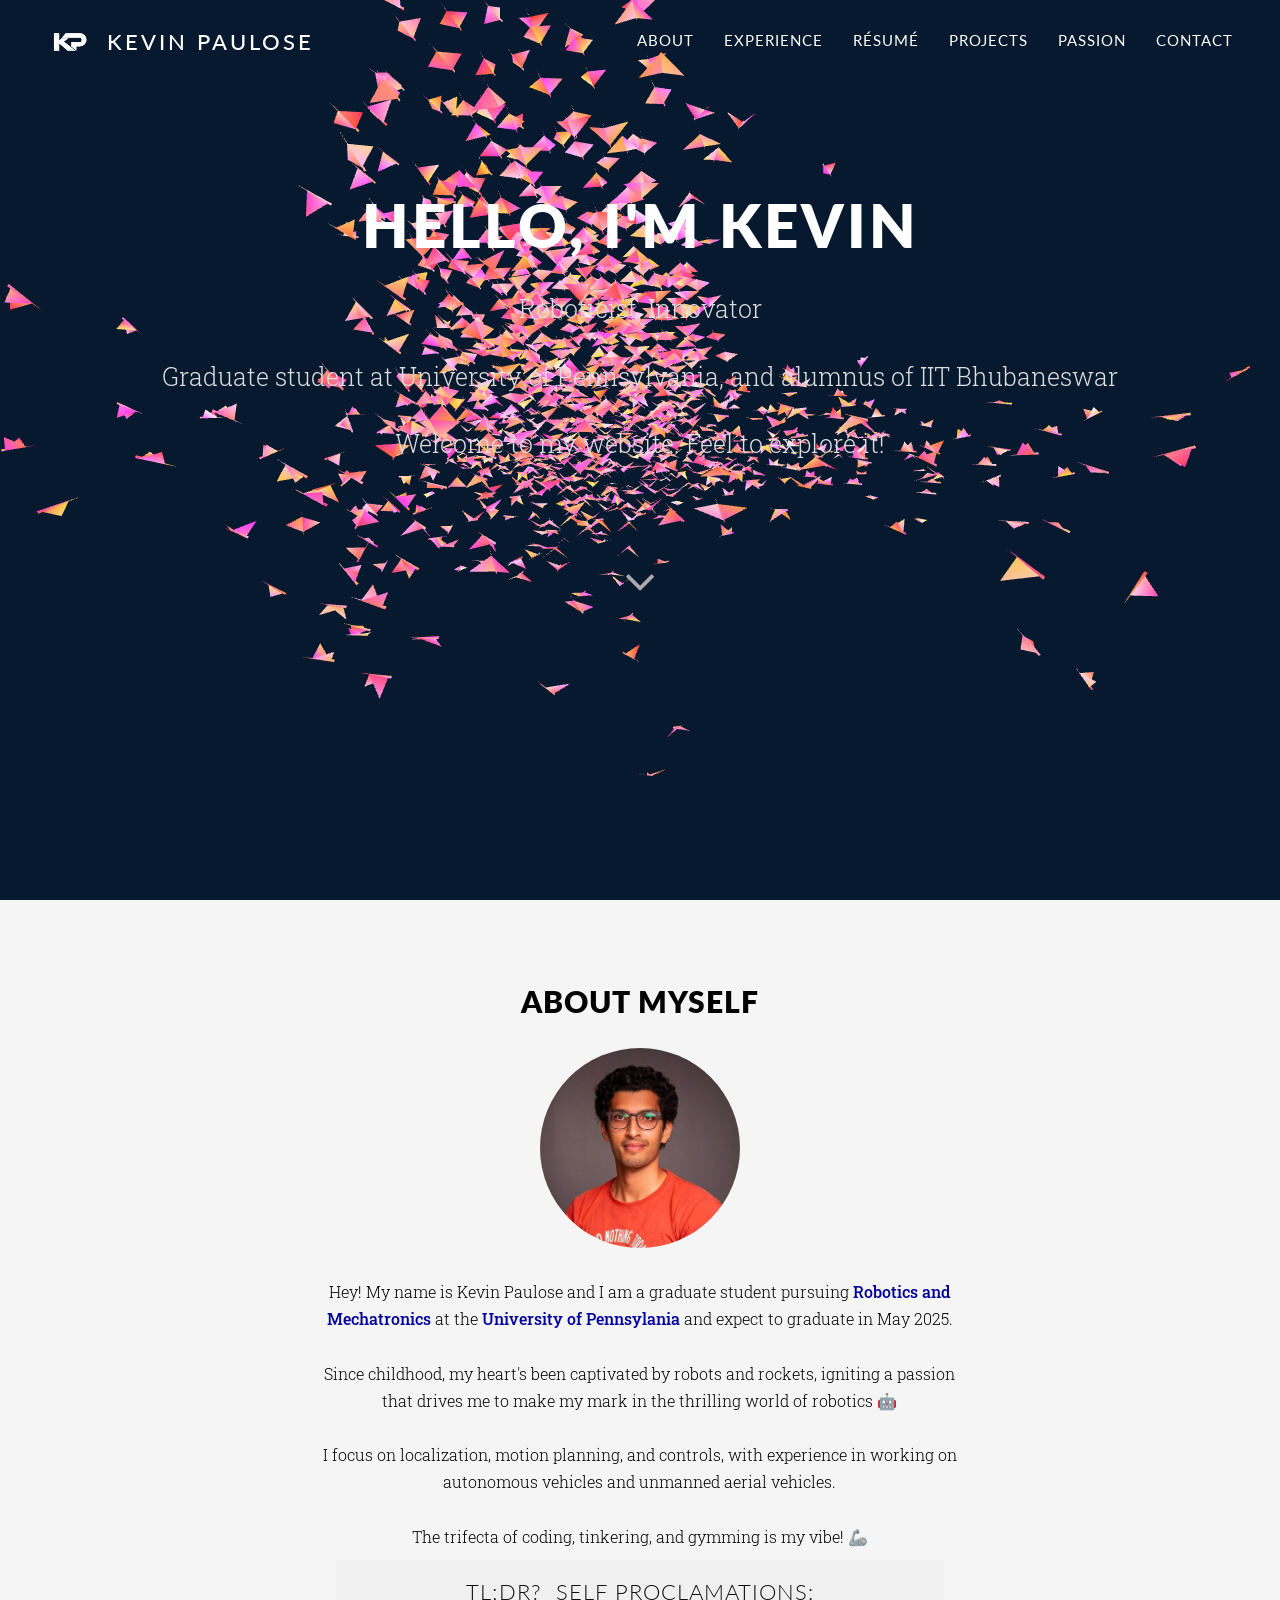
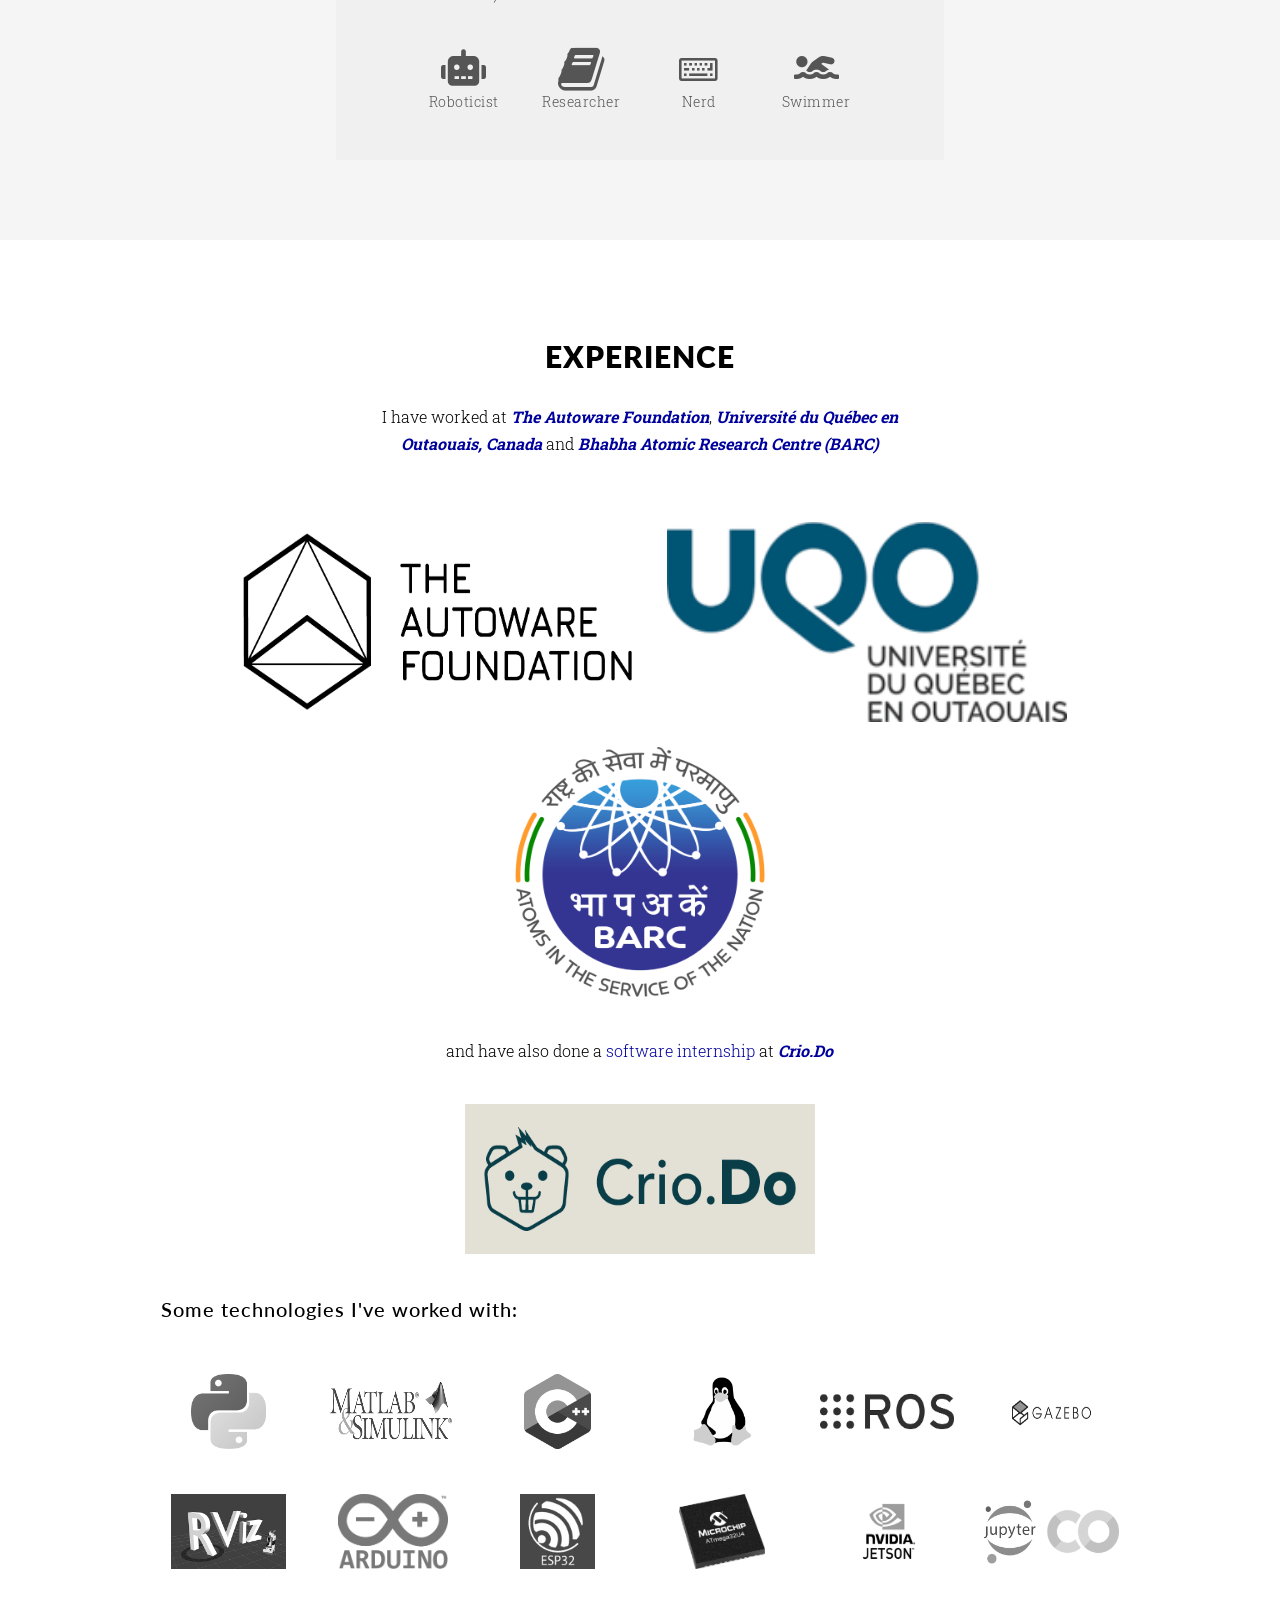
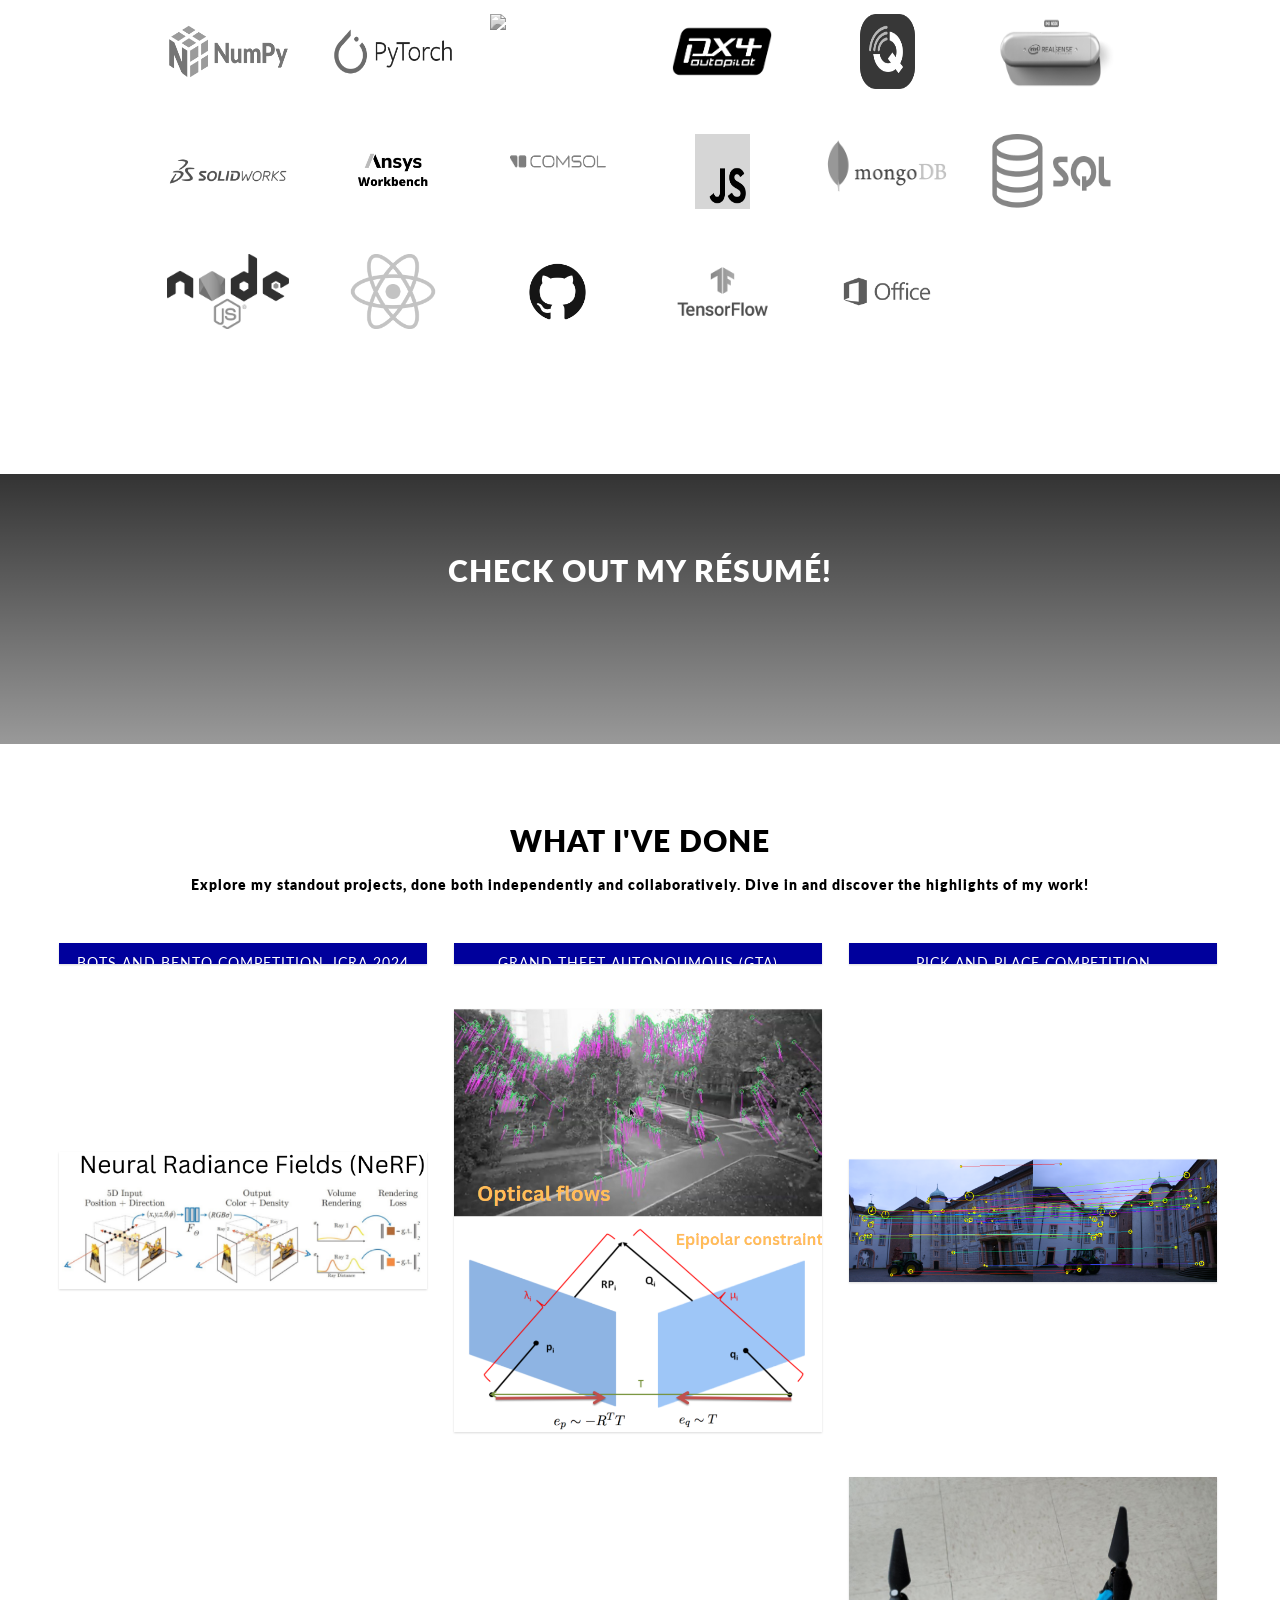
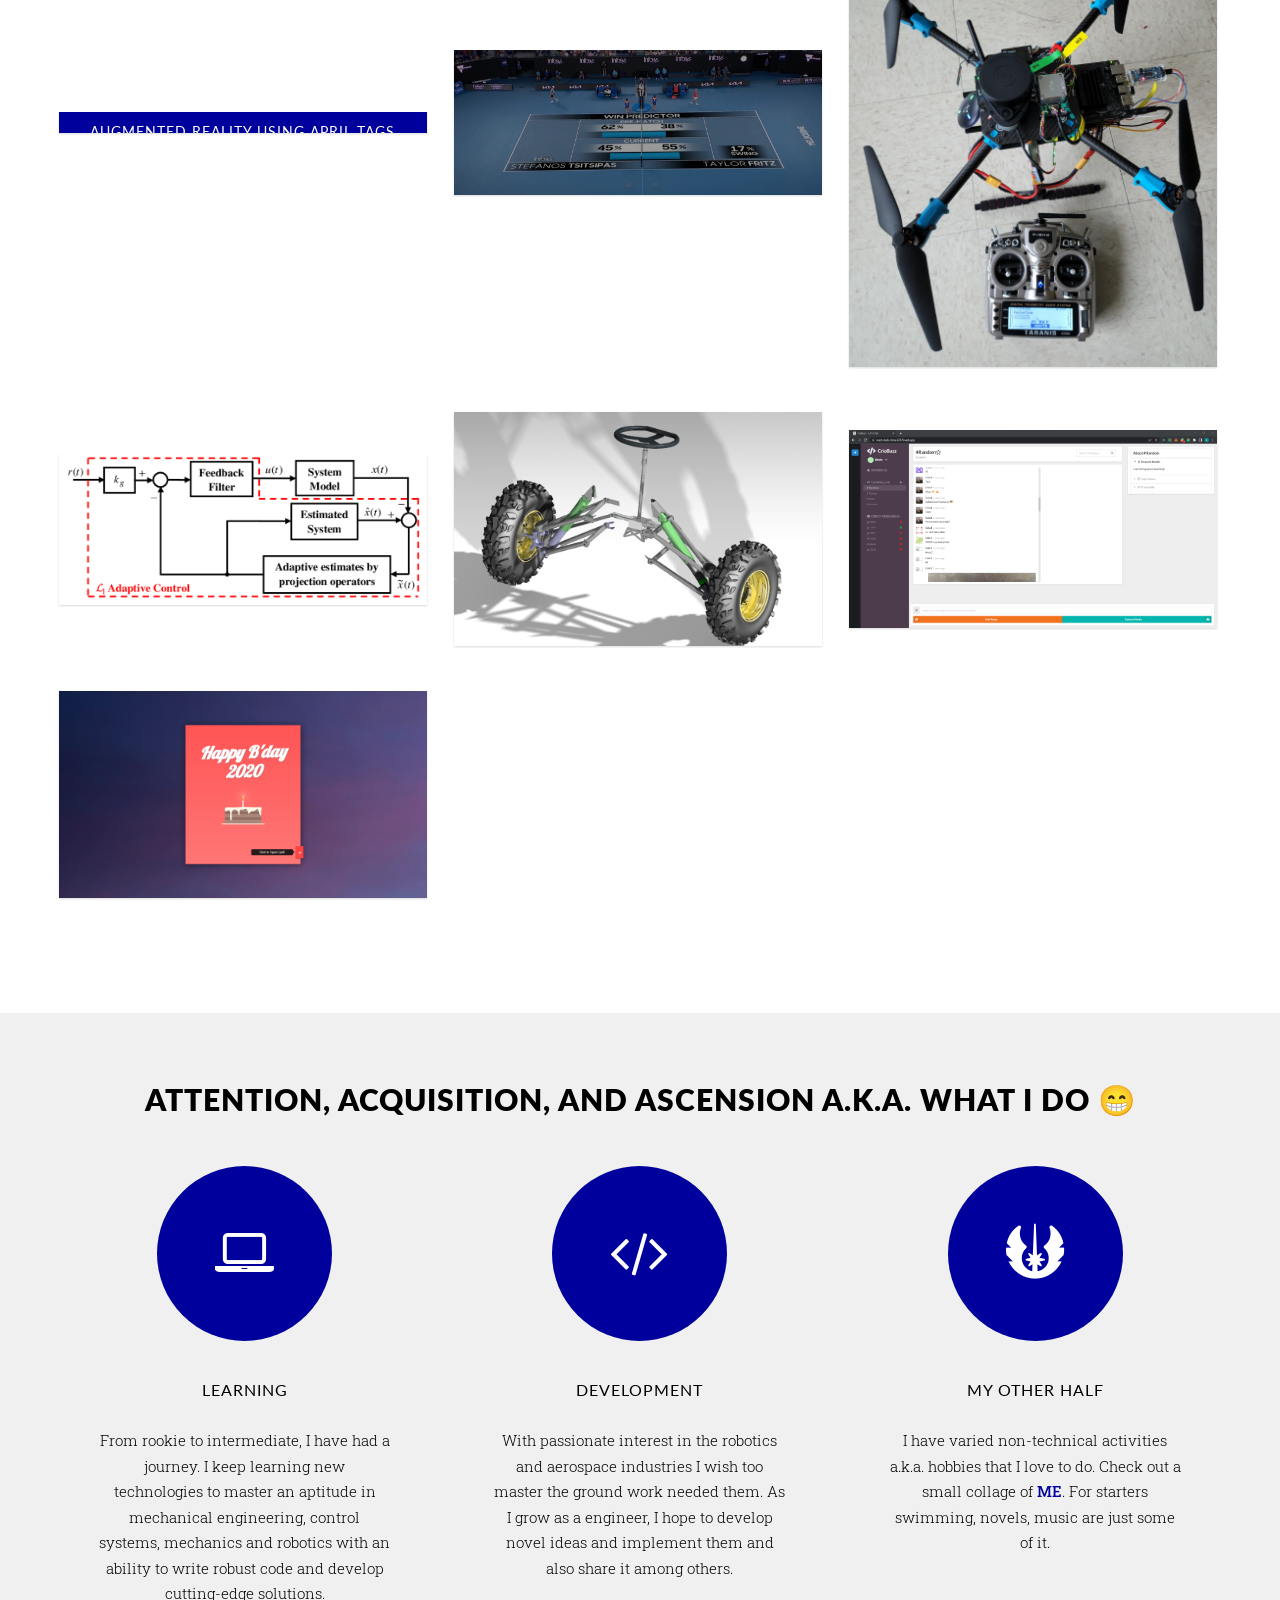
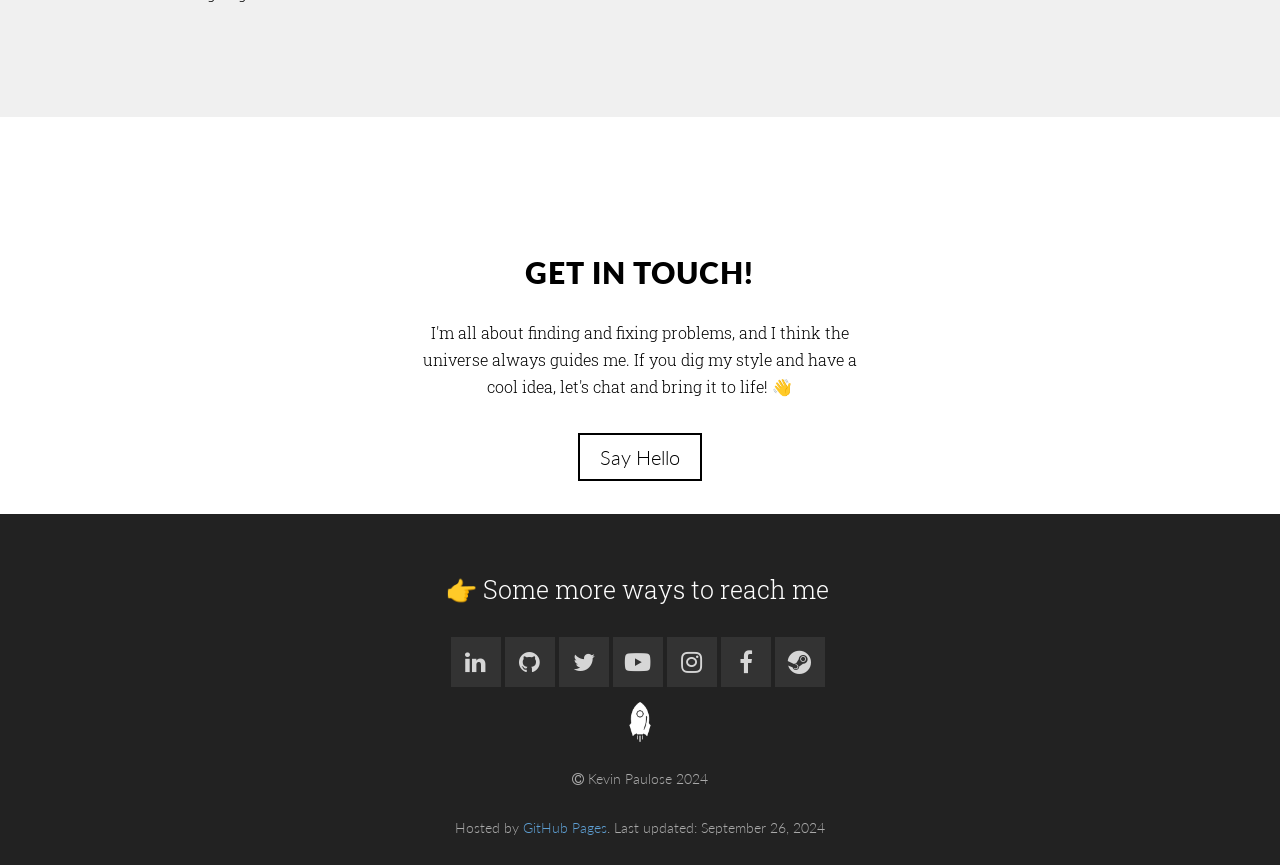
==== commit ad5fa7e0: "added bots & bento" ====
--- a/index.html
+++ b/index.html
@@ -343,6 +343,18 @@
                     Dive in and discover the highlights of my work!</h5>
             </div>
             <div class="portfolio-item-wrapper">
+                <div class="portfolio-item" data-toggle="modal" href="#botsbento">
+                    <div class="portfolio-overlay"></div>
+                    <div class="links">
+                        <a class="image-link"><i class="fa fa-search-plus"></i></a>
+                    </div>
+                    <img src="img/portfolio/botsbento/botsbento_1.gif" alt="image">
+                    <div class="portfolio-info">
+                        <h3>Bots and Bento Competition, ICRA 2024</h3>
+                    </div>
+                </div>
+            </div>
+            <div class="portfolio-item-wrapper">
                 <div class="portfolio-item" data-toggle="modal" href="#gta">
                     <div class="portfolio-overlay"></div>
                     <div class="links">
@@ -379,6 +391,18 @@
                 </div>
             </div>
             <div class="portfolio-item-wrapper">
+                <div class="portfolio-item" data-toggle="modal" href="#sfm">
+                    <div class="portfolio-overlay"></div>
+                    <div class="links">
+                        <a class="image-link"><i class="fa fa-search-plus"></i></a>
+                    </div>
+                    <img src="img/portfolio/sfm/sfm.png" alt="image">
+                    <div class="portfolio-info">
+                        <h3>Optical Flow and Structure from Motion (SfM)</h3>
+                    </div>
+                </div>
+            </div>
+            <div class="portfolio-item-wrapper">
                 <div class="portfolio-item" data-toggle="modal" href="#ransac">
                     <div class="portfolio-overlay"></div>
                     <div class="links">
@@ -387,18 +411,6 @@
                     <img src="img/portfolio/ransac/ransac.png" alt="image">
                     <div class="portfolio-info">
                         <h3>3D Reconstruction from two 2D images using RANSAC</h3>
-                    </div>
-                </div>
-            </div>
-            <div class="portfolio-item-wrapper">
-                <div class="portfolio-item" data-toggle="modal" href="#sfm">
-                    <div class="portfolio-overlay"></div>
-                    <div class="links">
-                        <a class="image-link"><i class="fa fa-search-plus"></i></a>
-                    </div>
-                    <img src="img/portfolio/sfm/sfm.png" alt="image">
-                    <div class="portfolio-info">
-                        <h3>Optical Flow and Structure from Motion (SfM)</h3>
                     </div>
                 </div>
             </div>
@@ -503,6 +515,56 @@
     </section>
     <!--************************** PORTFOLIO MODALS **************************-->
     <!-- Feedback Loop MODAL -->
+
+    <div class="modal fade" id="botsbento" tabindex="-1" role="dialog" aria-labelledby="fontipsumsModal" aria-hidden="true">
+        <div class="modal-dialog">
+            <div class="modal-content">
+                <div class="modal-header">
+                    <button type="button" class="close" data-dismiss="modal" aria-hidden="true">&times;</button>
+                    <h4 class="modal-title">Bots and Bento Competition<a
+                            href="https://github.com/Kevinpaulose05/Bots-Bento/tree/kevin" target="_blank">🔗</a>
+                    </h4>
+                    <h6 class="modal-title-description">3-Day Hackathon at ICRA '24, Japan</h6>
+                </div>
+                <div class="modal-body">
+                    <!-- <p>
+                        <img class="img-responsive img-centered" src="img/portfolio/drone.jpg" alt="">
+                    </p>               -->
+                    <div class="portfolio-details">
+                        <div class="portfolio-details-slider swiper">
+                            <div class="swiper-wrapper align-items-center">
+                                <div class="swiper-slide">
+                                    <img src="/img/portfolio/botsbento/bot_1.jpg" alt="">
+                                </div>
+                                <div class="swiper-slide">
+                                    <img src="/img/portfolio/botsbento/bot_2.jpg" alt="">
+                                </div>
+                                <div class="swiper-slide">
+                                    <img src="/img/portfolio/botsbento/bot_3.jpg" alt="">
+                                </div>
+                                <div class="swiper-slide">
+                                    <img src="/img/portfolio/botsbento/arena_gazebo.png" alt="">
+                                </div>
+                            </div>
+                            <div class="swiper-pagination"></div>
+                            <div class="swiper-button-prev"></div>
+                            <div class="swiper-button-next"></div>
+                        </div>
+                    </div>
+                    <p class="modal-description">
+                        Led a 3-day robotics hackathon as the sole U.S. team, building an autonomous robot using ROS2, Gazebo, and Olive Robotics’
+                        hardware. Developed a custom localization stack, integrating odometry and AprilTags for precise navigation. Achieved 85%
+                        accuracy in autonomously locating and stacking bento boxes.
+                    </p>
+                    <br>
+                    <p class="modal-description"><strong>Note:</strong> For an optimal experience, use browsers on
+                        laptop/PC</p>
+                    <p class="visit"><a href="https://github.com/Kevinpaulose05/Bots-Bento/tree/kevin"
+                            target="_blank" id="visit-btn">View on GitHub</a>
+                </div>
+            </div>
+        </div>
+    </div>
 
     <div class="modal fade" id="gta" tabindex="-1" role="dialog" aria-labelledby="fontipsumsModal" aria-hidden="true">
         <div class="modal-dialog">
@@ -1270,7 +1332,7 @@
                     <div class="copyright">
                         <p><i class="fa fa-copyright"></i> Kevin Paulose 2024</p>
                         <p>Hosted by <a href src="https://pages.github.com/" style="color: rgb(94, 159, 211);">GitHub
-                                Pages</a>. Last updated: September 11, 2024</p>
+                                Pages</a>. Last updated: September 26, 2024</p>
                     </div>
                 </div>
             </div>
--- a/css/styles.css
+++ b/css/styles.css
@@ -243,7 +243,7 @@
     margin: 5px 0 0 35px;
     font-size: 15px;
     line-height: 1.6;
-    font-family: 'Roboto Slab', serif;
+    font-family: 'lato', sans-serif;
     font-weight: 300;
 }
 
@@ -347,7 +347,7 @@
 }
 
 .nav>li {
-    font-size: 13px;
+    font-size: 15px;
 }
 
 .navbar {
@@ -598,7 +598,7 @@
     width: 200px;
     height: 200px;
     object-fit: cover;
-    object-position: 10% 10%;
+    object-position: 10% 30%;
 }
 
 #about p {
@@ -2063,7 +2063,7 @@
 # Portfolio Details
 --------------------------------------------------------------*/
 .portfolio-details {
-    padding-top: 40px;
+    padding-top: 10px;
 }
 
 /* .portfolio-details .portfolio-details-slider {
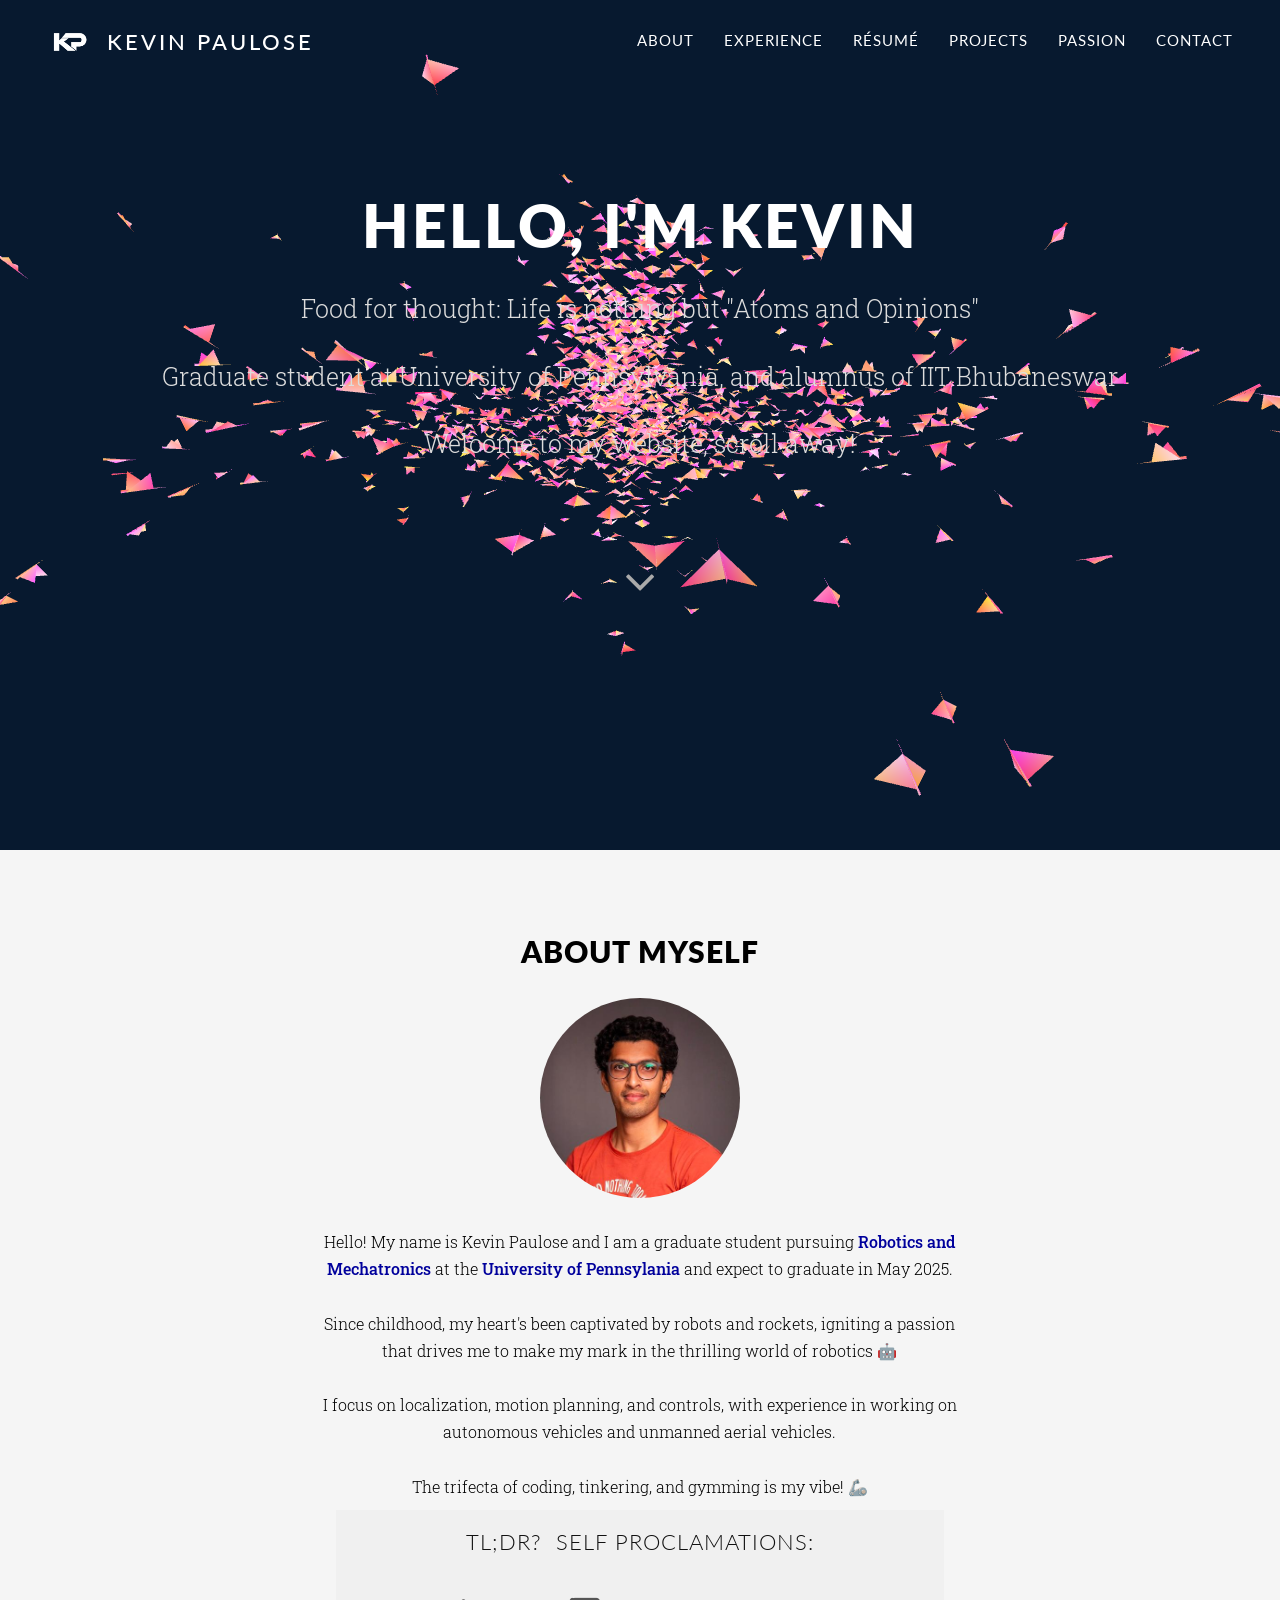
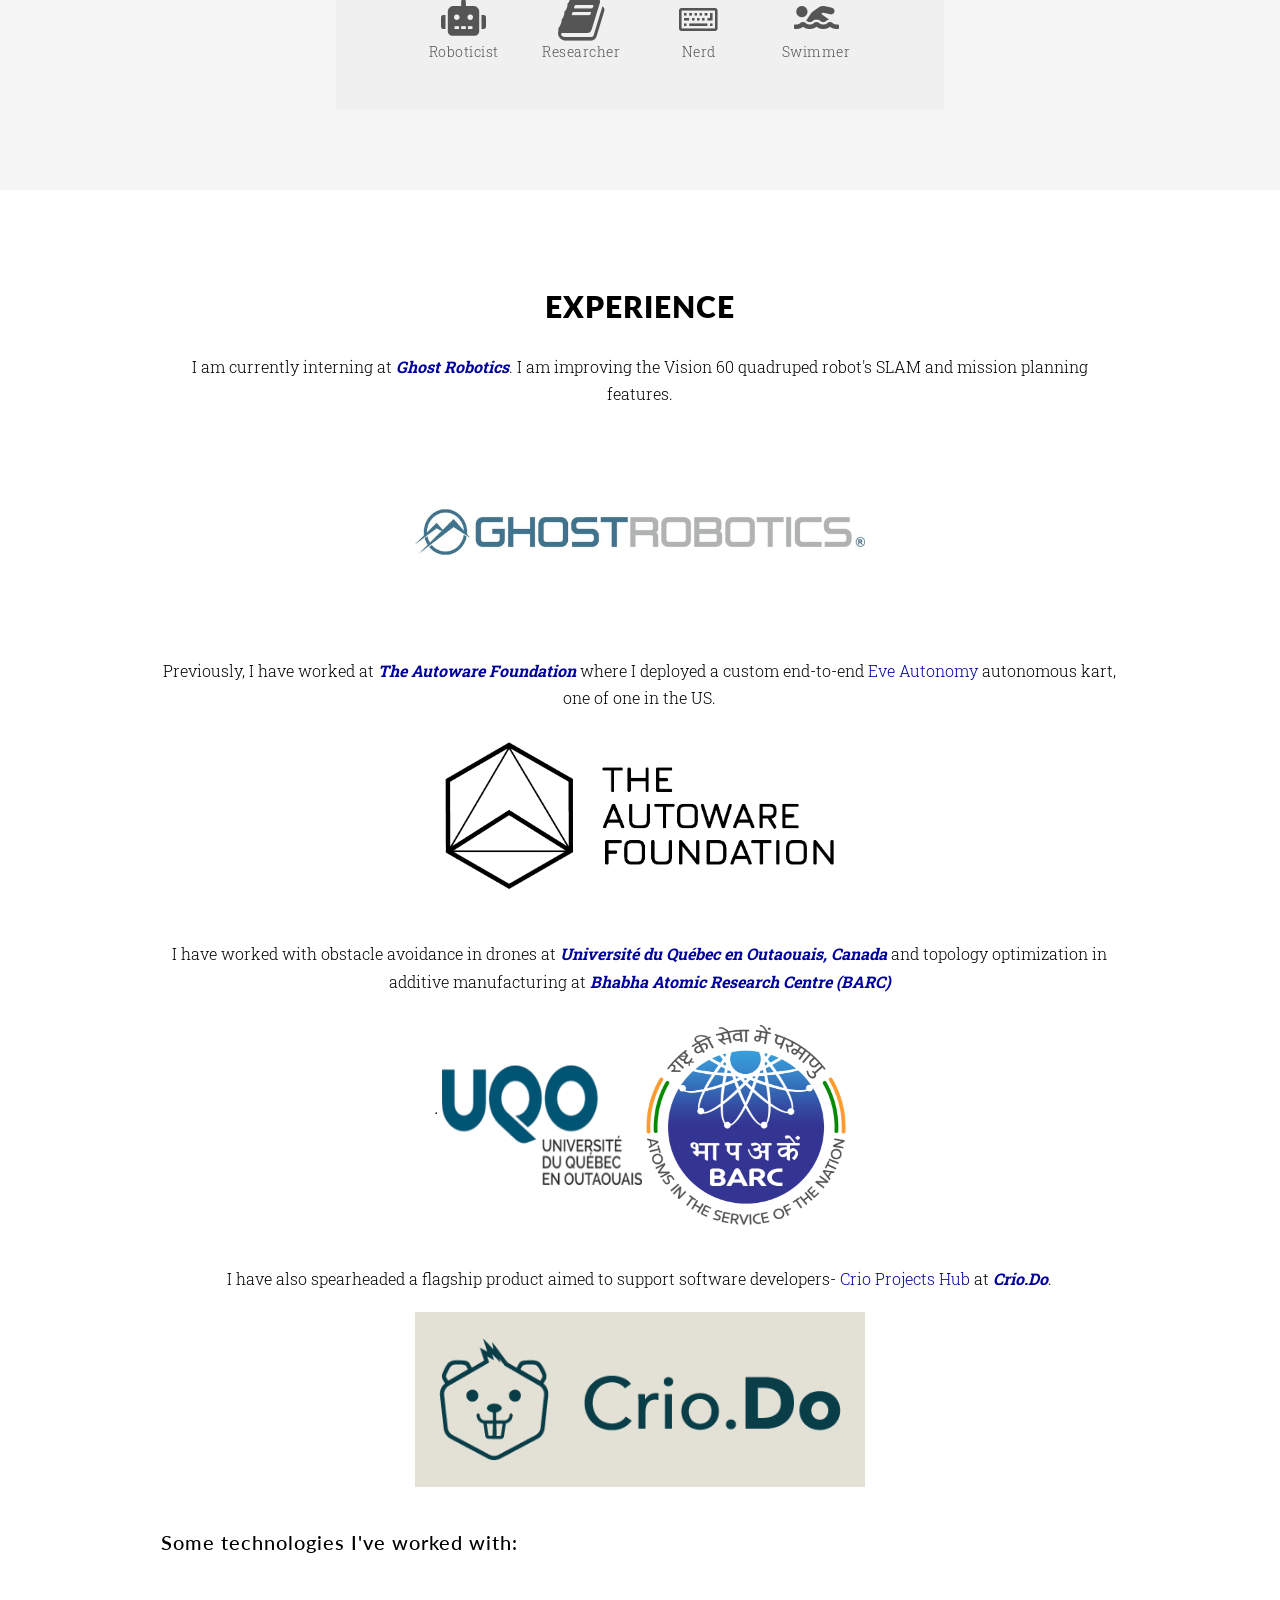
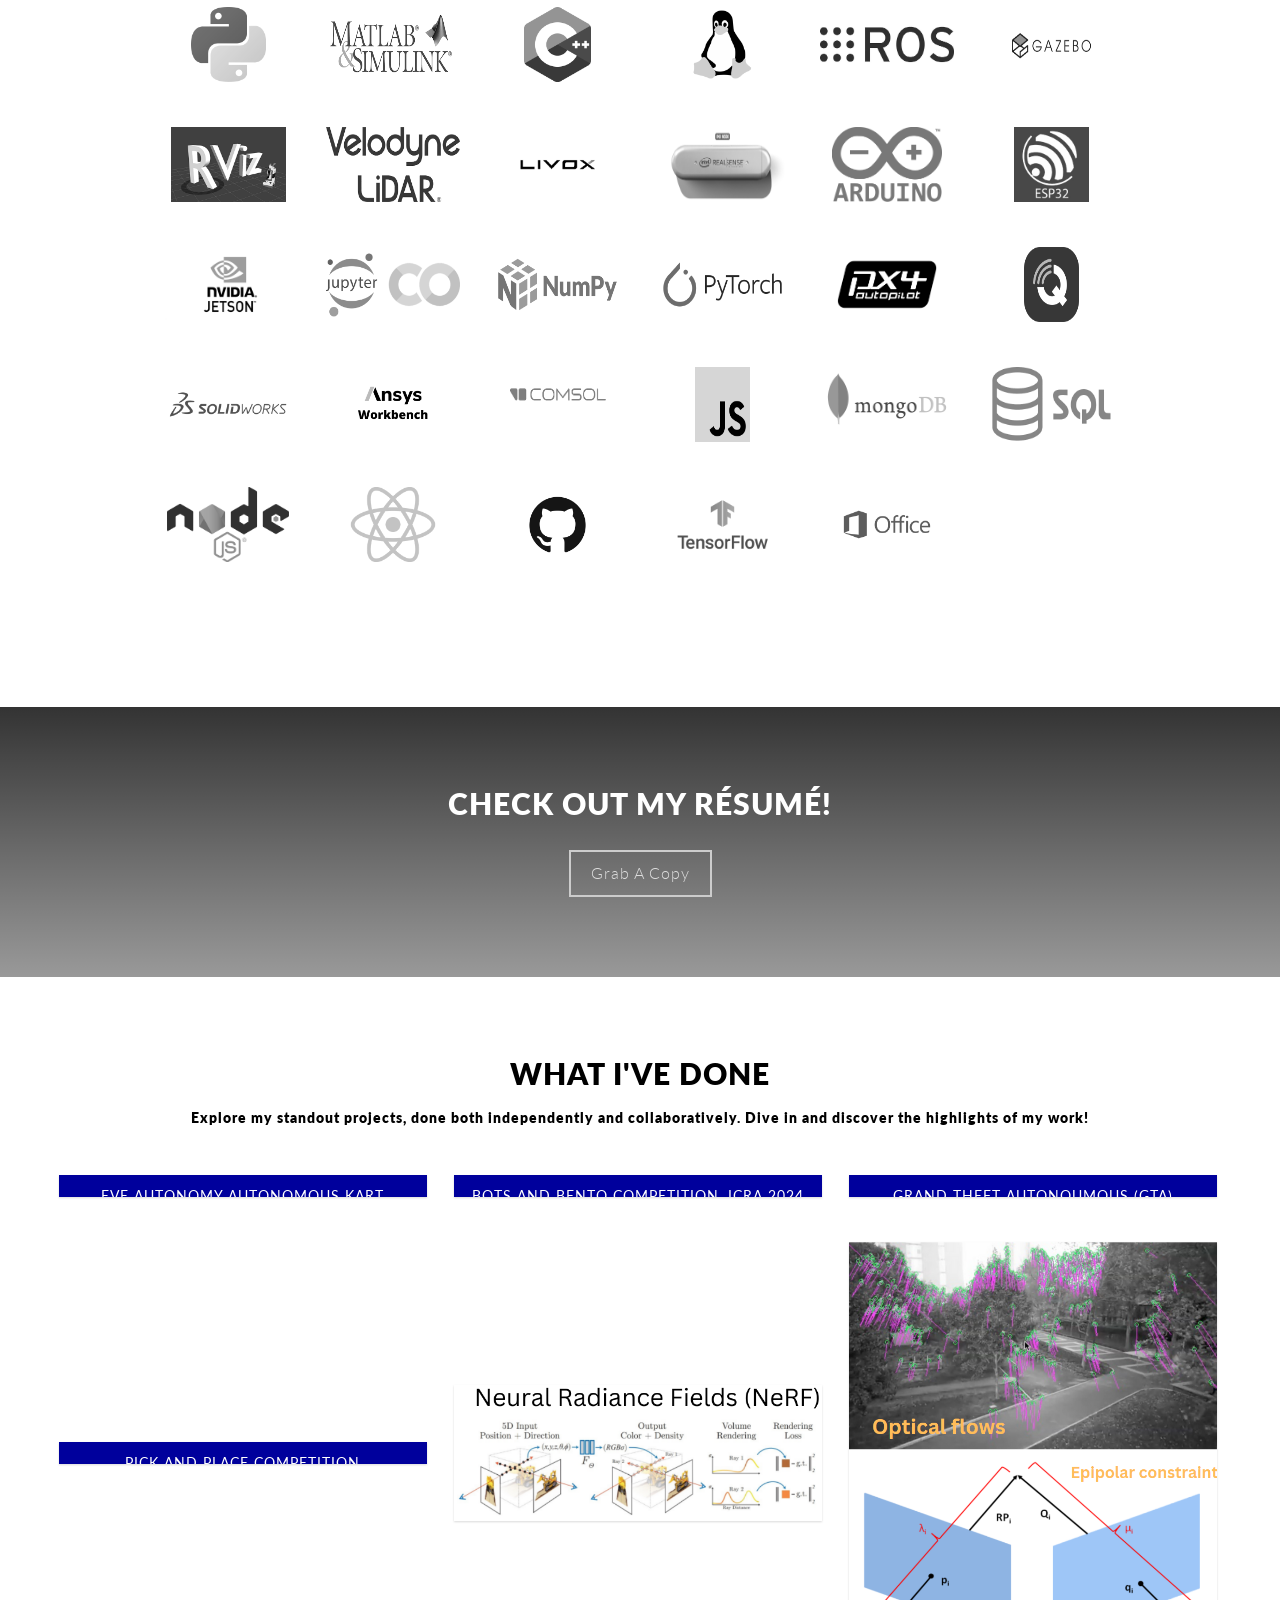
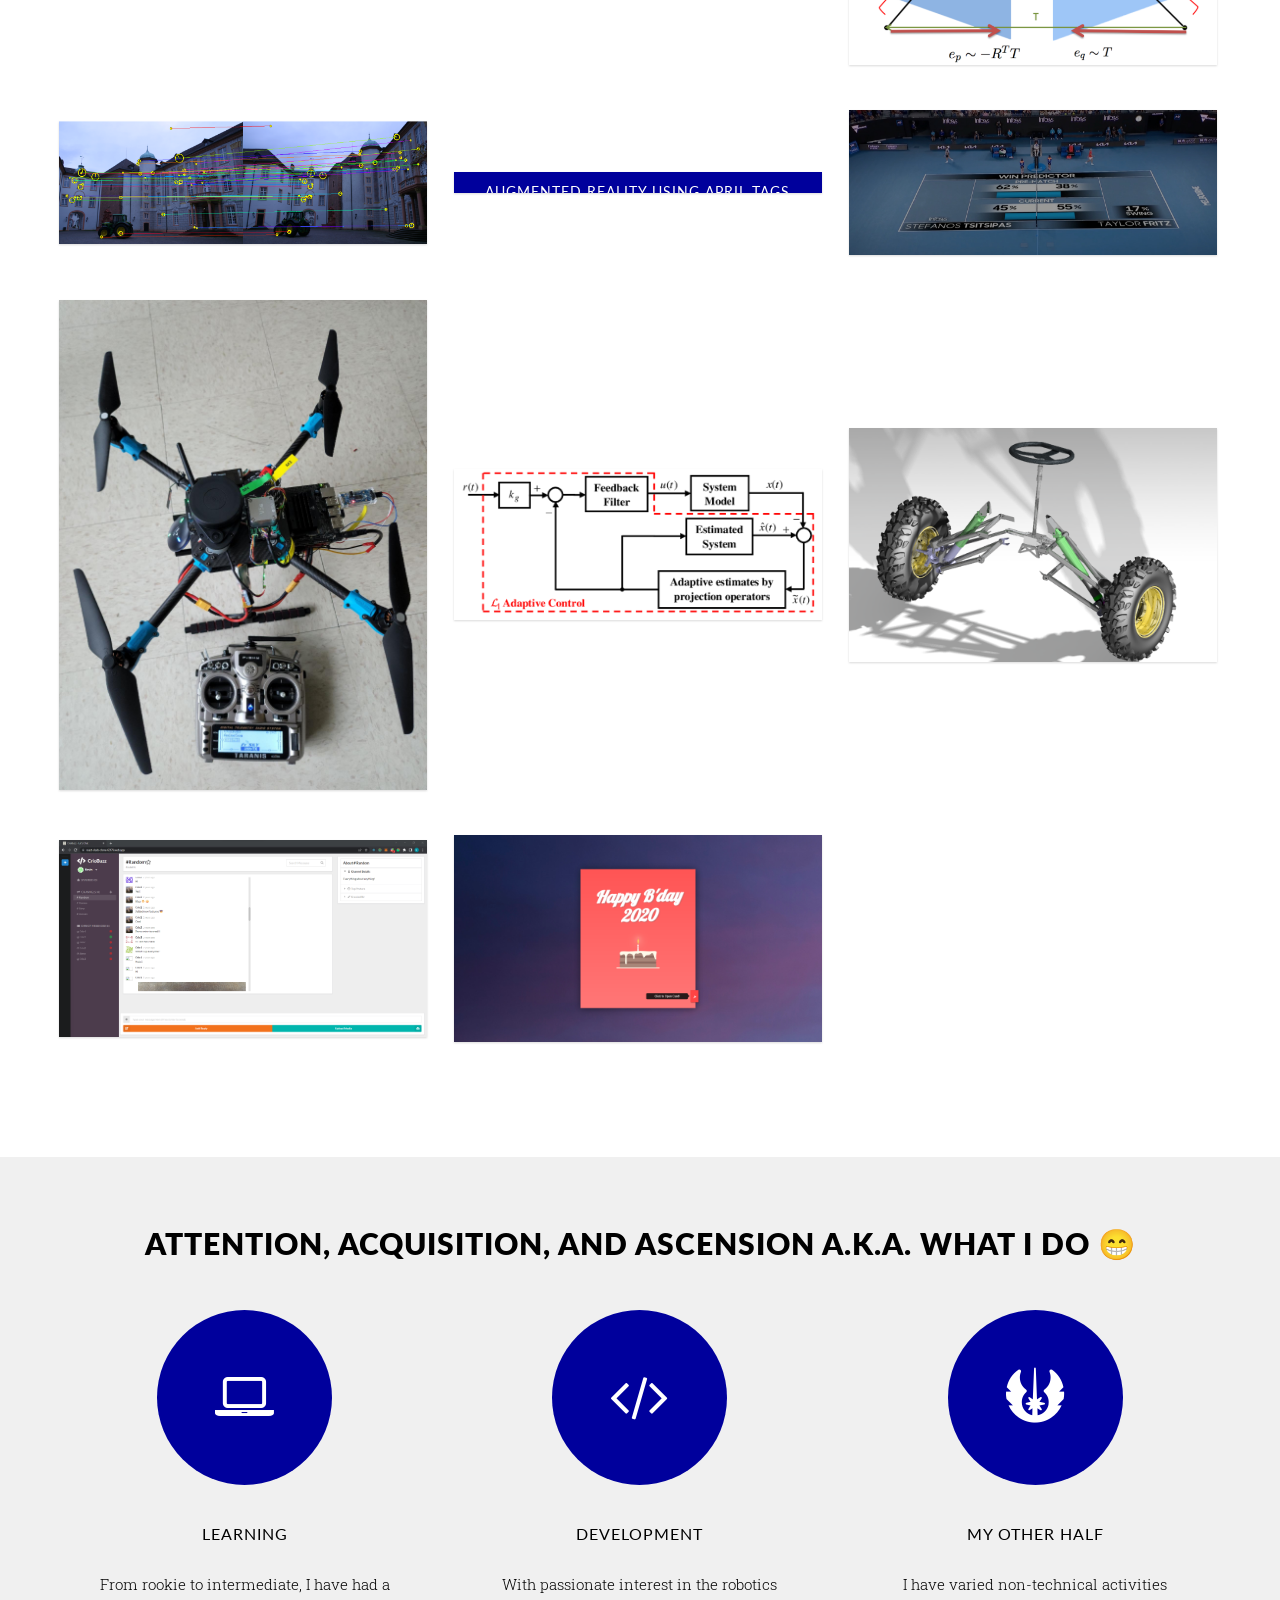
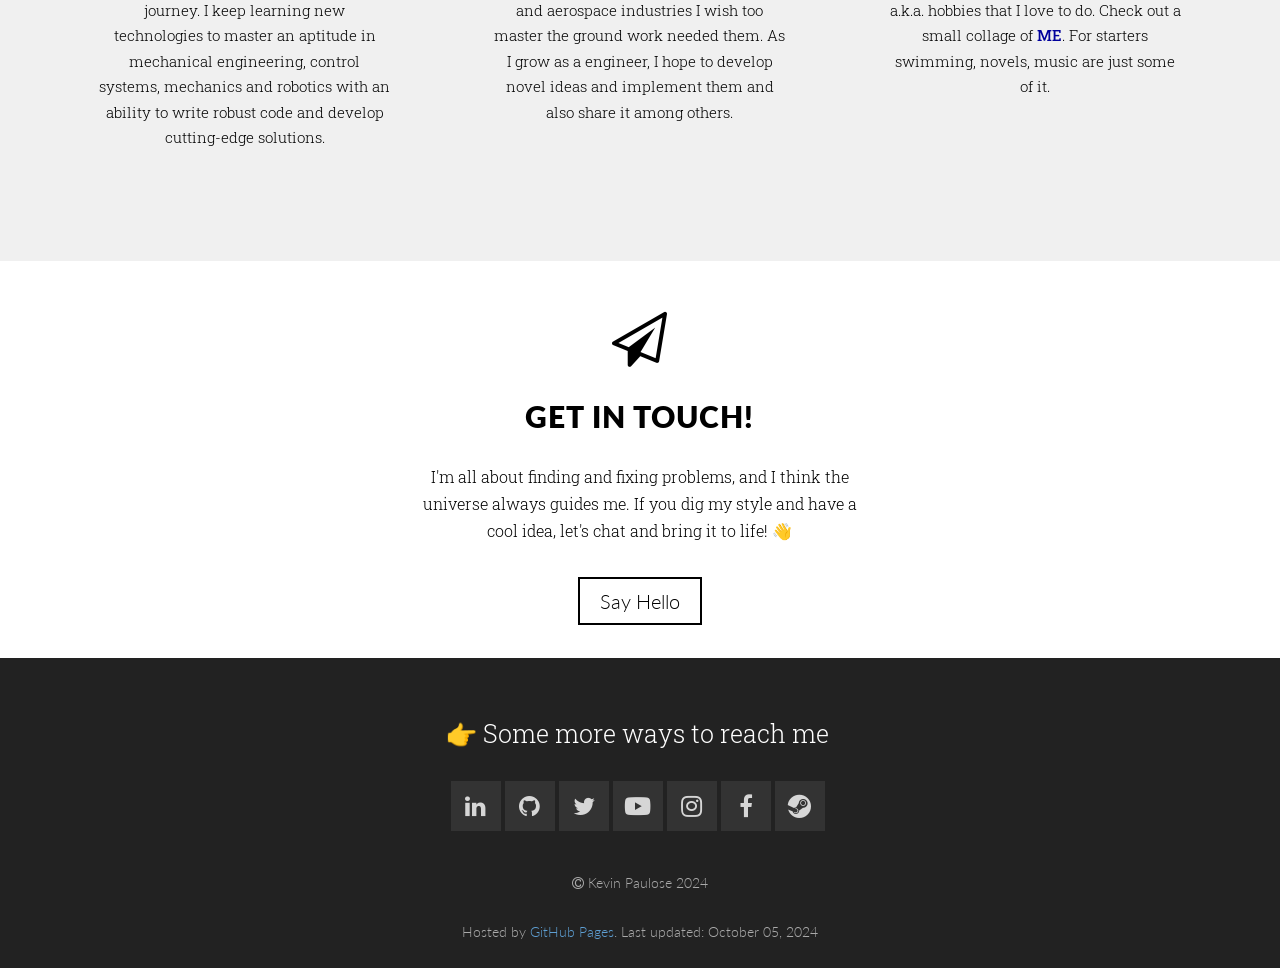
==== commit bf1250d5: "beam me scotty button update, added ghost, eve, fixed dimension issues" ====
--- a/index.html
+++ b/index.html
@@ -102,10 +102,11 @@
                 <div class="intro-content">
                     <h1 class="animated fadeInDown delay-05s">Hello, I'm Kevin
                     </h1>
-                    <p class="subtitle animated fadeInUp delay-05s"> Roboticist, Innovator</p>
+                    <p class="subtitle animated fadeInUp delay-05s"> Food for thought: Life is nothing but "Atoms and
+                        Opinions"</p>
                     <p class="subtitle animated fadeInUp delay-05s"> Graduate student at University of
                         Pennsylvania, and alumnus of IIT Bhubaneswar</p>
-                    <p class="subtitle animated fadeInUp delay-05s">Welcome to my website. Feel to explore it!</p>
+                    <p class="subtitle animated fadeInUp delay-05s">Welcome to my website, scroll away!</p>
                     <a class="fa fa-angle-down page-scroll" href="#about"></a>
                 </div>
             </div>
@@ -121,7 +122,7 @@
                             </div>
                             <img src="img/kevin.jpg" id="prof-pic" />
                             <p>
-                                Hey! My name is Kevin Paulose and I am a graduate student pursuing
+                                Hello! My name is Kevin Paulose and I am a graduate student pursuing
                                 <a href="https://www.grasp.upenn.edu/" target="_blank">Robotics and Mechatronics</a> at
                                 the
                                 <a href="https://www.upenn.edu/" target="_blank">University of Pennsylania</a> and
@@ -171,20 +172,34 @@
                     <div class="col-md-12">
                         <div class="col-md-10 col-md-offset-1 text-center wp3">
                             <h2>Experience</h2>
-                            <p>I have worked at <a href="https://autoware.org/"><b><i>The Autoware
-                                            Foundation</i></b></a>, <a href="https://uqo.ca/"><b><i>Université du Québec
-                                            en Outaouais, Canada</i></b></a> and <a href="https://www.barc.gov.in/"><b><i>Bhabha
-                                                Atomic Research Centre (BARC) </i></b></a></p>
-                            <img src="img/experience/autoware.png" alt="autoware logo" width="450" height="250">
-                            <img src="img/experience/uqo.png" alt="UQO logo" width="400" height="200">
-                            <img src="img/experience/barc.png" alt="BARC logo" width="250" height="250">
+                            <p>I am currently interning at <a href="https://www.ghostrobotics.io/"><b><i>Ghost
+                                            Robotics</i></b></a>. I am improving the Vision 60 quadruped robot's SLAM
+                                and mission planning features.</p>
+                            <img src="img/experience/ghost.jpg" alt="ghost logo" class="responsive-img-ghost">
+                            <br>
+                            <p>Previously, I have worked at <a href="https://autoware.org/"><b><i>The Autoware
+                                            Foundation</i></b></a> where I deployed a custom end-to-end <a
+                                    href="https://eveautonomy.com/en/">Eve Autonomy</a> autonomous kart, one of one in
+                                the US.</p>
+                            <img src="img/experience/autoware.png" alt="autoware logo" class="responsive-img-autoware">
+                            <br>
+                            <br>
+                            <p>I have worked with obstacle avoidance in drones at <a
+                                    href="https://uqo.ca/"><b><i>Université du Québec
+                                            en Outaouais, Canada</i></b></a> and topology optimization in additive
+                                manufacturing at <a href="https://www.barc.gov.in/"><b><i>Bhabha
+                                            Atomic Research Centre (BARC) </i></b></a></p>.
+                            <img src="img/experience/uqo.png" alt="uqo logo" class="responsive-img-uqo">
+                            <img src="img/experience/barc.png" alt="BARC logo" class="responsive-img-barc">
                             <br>
                             <br>
                             <br>
-                            <p> and have also done a <a href="https://www.crio.do/projects/">software internship</a> at
-                                <a href="https://www.crio.do/"><b><i>Crio.Do</i></b></a>
+                            <p> I have also spearheaded a flagship product aimed to support software developers- <a
+                                    href="https://www.crio.do/projects/">Crio Projects Hub</a> at
+                                <a href="https://www.crio.do/"><b><i>Crio.Do</i></b></a>.
                             </p>
-                            <img src="img/experience/crio.png" alt="crio logo" width="350" height="150">
+                            <br>
+                            <img src="img/experience/crio.png" alt="crio logo" class="responsive-img-autoware">
                             <br>
                             <br>
                             <br>
@@ -207,12 +222,16 @@
                                 <div class="col-xs-4 col-sm-6 col-md-2 skill-icon"><img class="img-responsive"
                                         src="img/skills/rviz.png"></div>
                                 <div class="col-xs-4 col-sm-6 col-md-2 skill-icon"><img class="img-responsive"
+                                        src="img/skills/velodyne.png"></div>
+                                <div class="col-xs-4 col-sm-6 col-md-2 skill-icon"><img class="img-responsive"
+                                        src="img/skills/livox.png"></div>
+                                <div class="col-xs-4 col-sm-6 col-md-2 skill-icon"><img class="img-responsive"
+                                        src="img/skills/realsense.png"></div>
+                                <div class="col-xs-4 col-sm-6 col-md-2 skill-icon"><img class="img-responsive"
                                         src="img/skills/arduino.png"></div>
                                 <div class="col-xs-4 col-sm-6 col-md-2 skill-icon"><img class="img-responsive"
                                         src="img/skills/esp32.png"></div>
                                 <div class="col-xs-4 col-sm-6 col-md-2 skill-icon"><img class="img-responsive"
-                                        src="img/skills/atmega.png"></div>
-                                <div class="col-xs-4 col-sm-6 col-md-2 skill-icon"><img class="img-responsive"
                                         src="img/skills/jetson.png"></div>
                                 <div class="col-xs-4 col-sm-6 col-md-2 skill-icon"><img class="img-responsive"
                                         src="img/skills/jupyter.png"></div>
@@ -221,17 +240,9 @@
                                 <div class="col-xs-4 col-sm-6 col-md-2 skill-icon"><img class="img-responsive"
                                         src="img/skills/pytorch.png"></div>
                                 <div class="col-xs-4 col-sm-6 col-md-2 skill-icon"><img class="img-responsive"
-                                        src="img/skills/sckit.png"></div>
-                                <!-- <div class="col-xs-4 col-sm-6 col-md-2 skill-icon"><img class="img-responsive"
-                                        src="img/skills/gcp.png"></div>
-                                <div class="col-xs-4 col-sm-6 col-md-2 skill-icon"><img class="img-responsive"
-                                        src="img/skills/aws.png" id="aws"></div> -->
-                                <div class="col-xs-4 col-sm-6 col-md-2 skill-icon"><img class="img-responsive"
                                         src="img/skills/px4.png" id="px4"></div>
                                 <div class="col-xs-4 col-sm-6 col-md-2 skill-icon"><img class="img-responsive"
                                         src="img/skills/qground.png" id="js"></div>
-                                <div class="col-xs-4 col-sm-6 col-md-2 skill-icon"><img class="img-responsive"
-                                        src="img/skills/realsense.png"></div>
                                 <div class="col-xs-4 col-sm-6 col-md-2 skill-icon"><img class="img-responsive"
                                         src="img/skills/solidworks.png" id="solidworks"></div>
                                 <div class="col-xs-4 col-sm-6 col-md-2 skill-icon"><img class="img-responsive"
@@ -343,6 +354,18 @@
                     Dive in and discover the highlights of my work!</h5>
             </div>
             <div class="portfolio-item-wrapper">
+                <div class="portfolio-item" data-toggle="modal" href="#eve">
+                    <div class="portfolio-overlay"></div>
+                    <div class="links">
+                        <a class="image-link"><i class="fa fa-search-plus"></i></a>
+                    </div>
+                    <img src="img/portfolio/eve/parkingA.gif" alt="image">
+                    <div class="portfolio-info">
+                        <h3>Eve Autonomy Autonomous Kart</h3>
+                    </div>
+                </div>
+            </div>
+            <div class="portfolio-item-wrapper">
                 <div class="portfolio-item" data-toggle="modal" href="#botsbento">
                     <div class="portfolio-overlay"></div>
                     <div class="links">
@@ -516,7 +539,57 @@
     <!--************************** PORTFOLIO MODALS **************************-->
     <!-- Feedback Loop MODAL -->
 
-    <div class="modal fade" id="botsbento" tabindex="-1" role="dialog" aria-labelledby="fontipsumsModal" aria-hidden="true">
+    <div class="modal fade" id="eve" tabindex="-1" role="dialog" aria-labelledby="fontipsumsModal" aria-hidden="true">
+        <div class="modal-dialog">
+            <div class="modal-content">
+                <div class="modal-header">
+                    <button type="button" class="close" data-dismiss="modal" aria-hidden="true">&times;</button>
+                    <h4 class="modal-title">Eve Autonomy Autonomous Kart<a href="https://github.com/Kevinpaulose05/"
+                            target="_blank">🔗</a>
+                    </h4>
+                    <h6 class="modal-title-description">Internship at Autoware Foundation and TIER IV</h6>
+                </div>
+                <div class="modal-body">
+                    <div class="portfolio-details">
+                        <div class="portfolio-details-slider swiper">
+                            <div class="swiper-wrapper align-items-center">
+                                <!-- <div class="swiper-slide">
+                                    <img src="/img/portfolio/botsbento/bot_1.jpg" alt="">
+                                </div>
+                                <div class="swiper-slide">
+                                    <img src="/img/portfolio/botsbento/bot_2.jpg" alt="">
+                                </div>
+                                <div class="swiper-slide">
+                                    <img src="/img/portfolio/botsbento/bot_3.jpg" alt="">
+                                </div>
+                                <div class="swiper-slide">
+                                    <img src="/img/portfolio/botsbento/arena_gazebo.png" alt="">
+                                </div> -->
+                            </div>
+                            <div class="swiper-pagination"></div>
+                            <div class="swiper-button-prev"></div>
+                            <div class="swiper-button-next"></div>
+                        </div>
+                    </div>
+                    <p class="modal-description">
+                        Led the US deployment of the EVE Autonomy platform, developed with Yamaha and Tier IV, focusing
+                        on ROS2-based SLAM and localization, integrating 3 Livox Horizons, a Velodyne VLP-16, and RTK
+                        for advanced motion planning. Engineered a detailed HD map of the Pennovation site with lanelets using Tier IV
+                        tools, implemented and stress-tested multiple behavior planners for robust performance, and
+                        advanced navigation accuracy with Visual Inertial Odometry integration.
+                    </p>
+                    <br>
+                    <p class="modal-description"><strong>Note:</strong> For an optimal experience, use browsers on
+                        laptop/PC</p>
+                    <p class="visit"><a href="https://github.com/Kevinpaulose05/Bots-Bento/tree/kevin" target="_blank"
+                            id="visit-btn">View on GitHub</a>
+                </div>
+            </div>
+        </div>
+    </div>
+
+    <div class="modal fade" id="botsbento" tabindex="-1" role="dialog" aria-labelledby="fontipsumsModal"
+        aria-hidden="true">
         <div class="modal-dialog">
             <div class="modal-content">
                 <div class="modal-header">
@@ -552,15 +625,17 @@
                         </div>
                     </div>
                     <p class="modal-description">
-                        Led a 3-day robotics hackathon as the sole U.S. team, building an autonomous robot using ROS2, Gazebo, and Olive Robotics’
-                        hardware. Developed a custom localization stack, integrating odometry and AprilTags for precise navigation. Achieved 85%
+                        Led a 3-day robotics hackathon as the sole U.S. team, building an autonomous robot using ROS2,
+                        Gazebo, and Olive Robotics’
+                        hardware. Developed a custom localization stack, integrating odometry and AprilTags for precise
+                        navigation. Achieved 85%
                         accuracy in autonomously locating and stacking bento boxes.
                     </p>
                     <br>
                     <p class="modal-description"><strong>Note:</strong> For an optimal experience, use browsers on
                         laptop/PC</p>
-                    <p class="visit"><a href="https://github.com/Kevinpaulose05/Bots-Bento/tree/kevin"
-                            target="_blank" id="visit-btn">View on GitHub</a>
+                    <p class="visit"><a href="https://github.com/Kevinpaulose05/Bots-Bento/tree/kevin" target="_blank"
+                            id="visit-btn">View on GitHub</a>
                 </div>
             </div>
         </div>
@@ -1323,16 +1398,27 @@
                         <li><a id="steam" href="https://steamcommunity.com/profiles/76561198985552516/"
                                 target="_blank"><i class="fab fa-steam"></i></a></li>
                     </ul>
-                    <div class="page-scroll">
+                    <!-- <div class="page-scroll">
                         <a id="to-top" class="page-scroll" href="#page-top">
                             <img id="rocket" src="img/rocket12.png" />
                         </a>
                         <p id="to-top-copy">Beam me up, Scotty!🖖</p>
-                    </div>
+                    </div> -->
+
+                    <div id="chatbot-button">
+                        <a id="to-top" class="page-scroll" href="#page-top">
+                            <div class="icon-container">
+                                <img id="rocket" src="img/rocket12.png" alt="Chatbot Icon" />
+                            </div>
+                        </a>
+                        <p id="to-top-copy">Beam me up, Scotty!🖖</p>
+                    </div>
+
+                    <br><br>
                     <div class="copyright">
                         <p><i class="fa fa-copyright"></i> Kevin Paulose 2024</p>
                         <p>Hosted by <a href src="https://pages.github.com/" style="color: rgb(94, 159, 211);">GitHub
-                                Pages</a>. Last updated: September 26, 2024</p>
+                                Pages</a>. Last updated: October 05, 2024</p>
                     </div>
                 </div>
             </div>
--- a/css/styles.css
+++ b/css/styles.css
@@ -23,6 +23,61 @@
     -webkit-font-smoothing: subpixel-antialiased;
     font-weight: normal;
 }
+
+/* Beam me up, scotty! */
+#chatbot-button {
+    position: fixed;
+    bottom: 20px;
+    right: 20px;
+    text-align: center;
+    z-index: 1000;
+}
+
+.icon-container {
+    background-color: #FF5733; /* Initial contrast color */
+    border-radius: 50%;
+    width: 70px; /* Increased size */
+    height: 70px; /* Increased size */
+    display: flex;
+    align-items: center;
+    justify-content: center;
+    transition: background-color 0.3s ease, transform 0.3s ease; /* Smooth transition */
+}
+
+#to-top {
+    display: block; /* Ensure the anchor is a block element */
+}
+
+#rocket {
+    width: 60px; /* Increased size */
+    height: 55px; /* Increased size */
+}
+
+#to-top-copy {
+    position: absolute;
+    bottom: 90px; /* Position text above the icon */
+    left: 50%;
+    transform: translateX(-50%);
+    background-color: rgba(0, 0, 0, 0.8); /* Semi-transparent background */
+    color: #FFFFFF;
+    font-size: 12px;
+    padding: 5px 10px;
+    border-radius: 5px;
+    opacity: 0; /* Initially hidden */
+    pointer-events: none; /* Ignore mouse events */
+    transition: opacity 0.3s ease; /* Smooth transition */
+}
+
+#chatbot-button:hover .icon-container {
+    background-color: #FF4500; /* Darker shade for hover */
+    transform: scale(1.1); /* Slightly enlarge on hover */
+}
+
+#chatbot-button:hover #to-top-copy {
+    opacity: 1; /* Show text on hover */
+}
+
+
 
 button:focus,
 .btn:focus {
@@ -507,24 +562,7 @@
 /* ======= INTRODUCTION ======= */
 
 #intro {
-    height: 900px;
-}
-
-#intro .overlay {
-
-    height: 750px;
-    background-attachment: fixed;
-}
-
-#intro h1 {
-    color: #FFF;
-    font-size: 60px;
-    font-weight: 800;
-    letter-spacing: 3px;
-}
-
-#intro p.subtitle {
-    color: #ddd;
+    height: 850px;
 }
 
 .intro-content {
@@ -534,6 +572,24 @@
     right: 0;
     z-index: 0;
 }
+
+#intro .overlay {
+
+    height: 750px;
+    background-attachment: fixed;
+}
+
+#intro h1 {
+    color: #FFF;
+    font-size: 60px;
+    font-weight: 800;
+    letter-spacing: 3px;
+}
+
+#intro p.subtitle {
+    color: #ddd;
+}
+
 
 @media screen and (max-width: 1000px) {
     .intro-content {
@@ -723,6 +779,7 @@
 @media screen and (max-width: 480px) {
     #about img#prof-pic {
         width: 150px;
+        height: 150px;
     }
 
     #about #tl-dr {
@@ -828,6 +885,33 @@
 
 /* ======= EXPERIENCE ======= */
 
+
+.responsive-img-ghost {
+    width: 100%;
+    height: 250px;
+    max-width: 450px; /* Adjust max-width as needed for each image */
+}
+
+.responsive-img-autoware {
+    width: 100%;
+    height: auto;
+    max-width: 450px; /* Adjust max-width as needed for each image */
+}
+
+.responsive-img-uqo {
+    padding-top: 30px;
+    width: 100%;
+    height: 150px;
+    max-width: 200px; /* Adjust max-width as needed for each image */
+}
+
+.responsive-img-barc {
+    padding-top: 30px;
+    width: 100%;
+    height: 230px;
+    max-width: 200px; /* Adjust max-width as needed for each image */
+}
+
 .chart {
     margin: auto;
     padding-right: 600px;
@@ -844,8 +928,8 @@
 
 #experience p {
     font-size: 16px;
-    padding-bottom: 40px;
-    max-width: 600px;
+    /* padding-bottom: 40px; */
+    max-width: 100%;
     margin: 0px auto;
 }
 
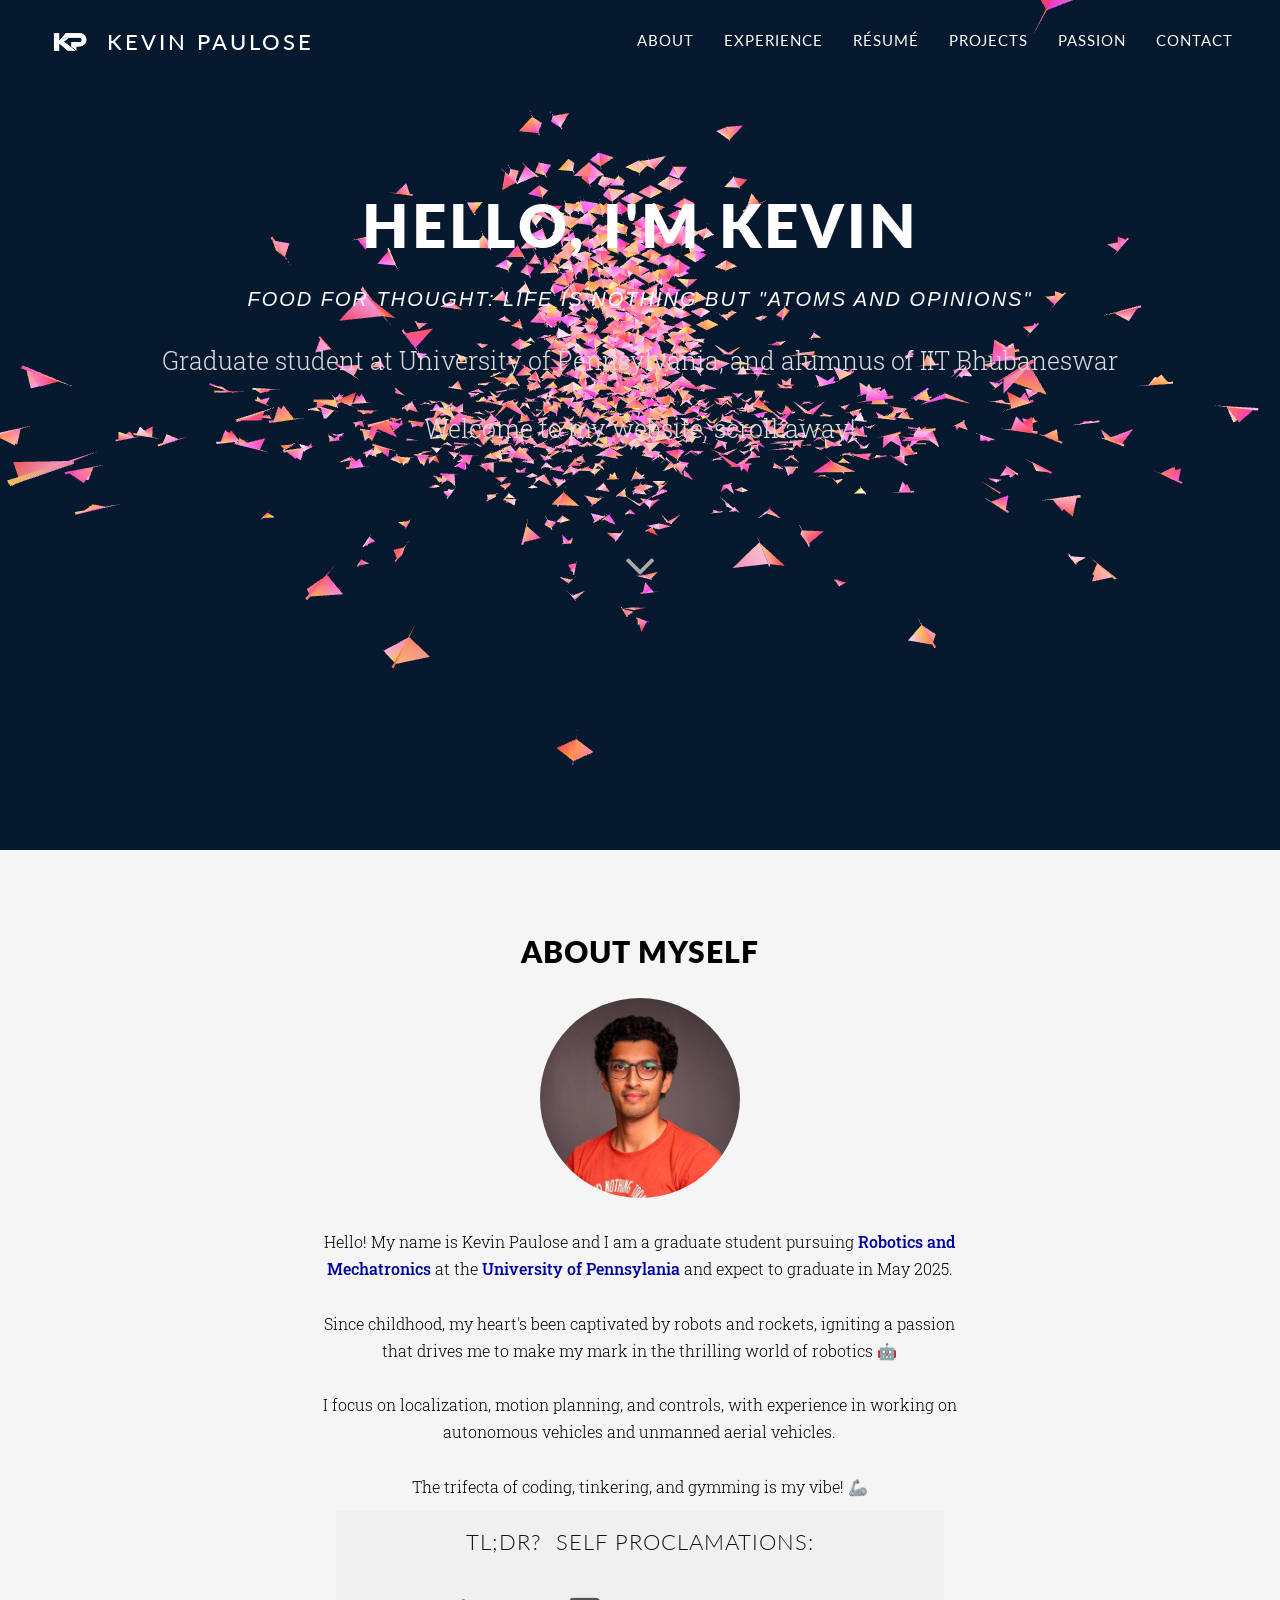
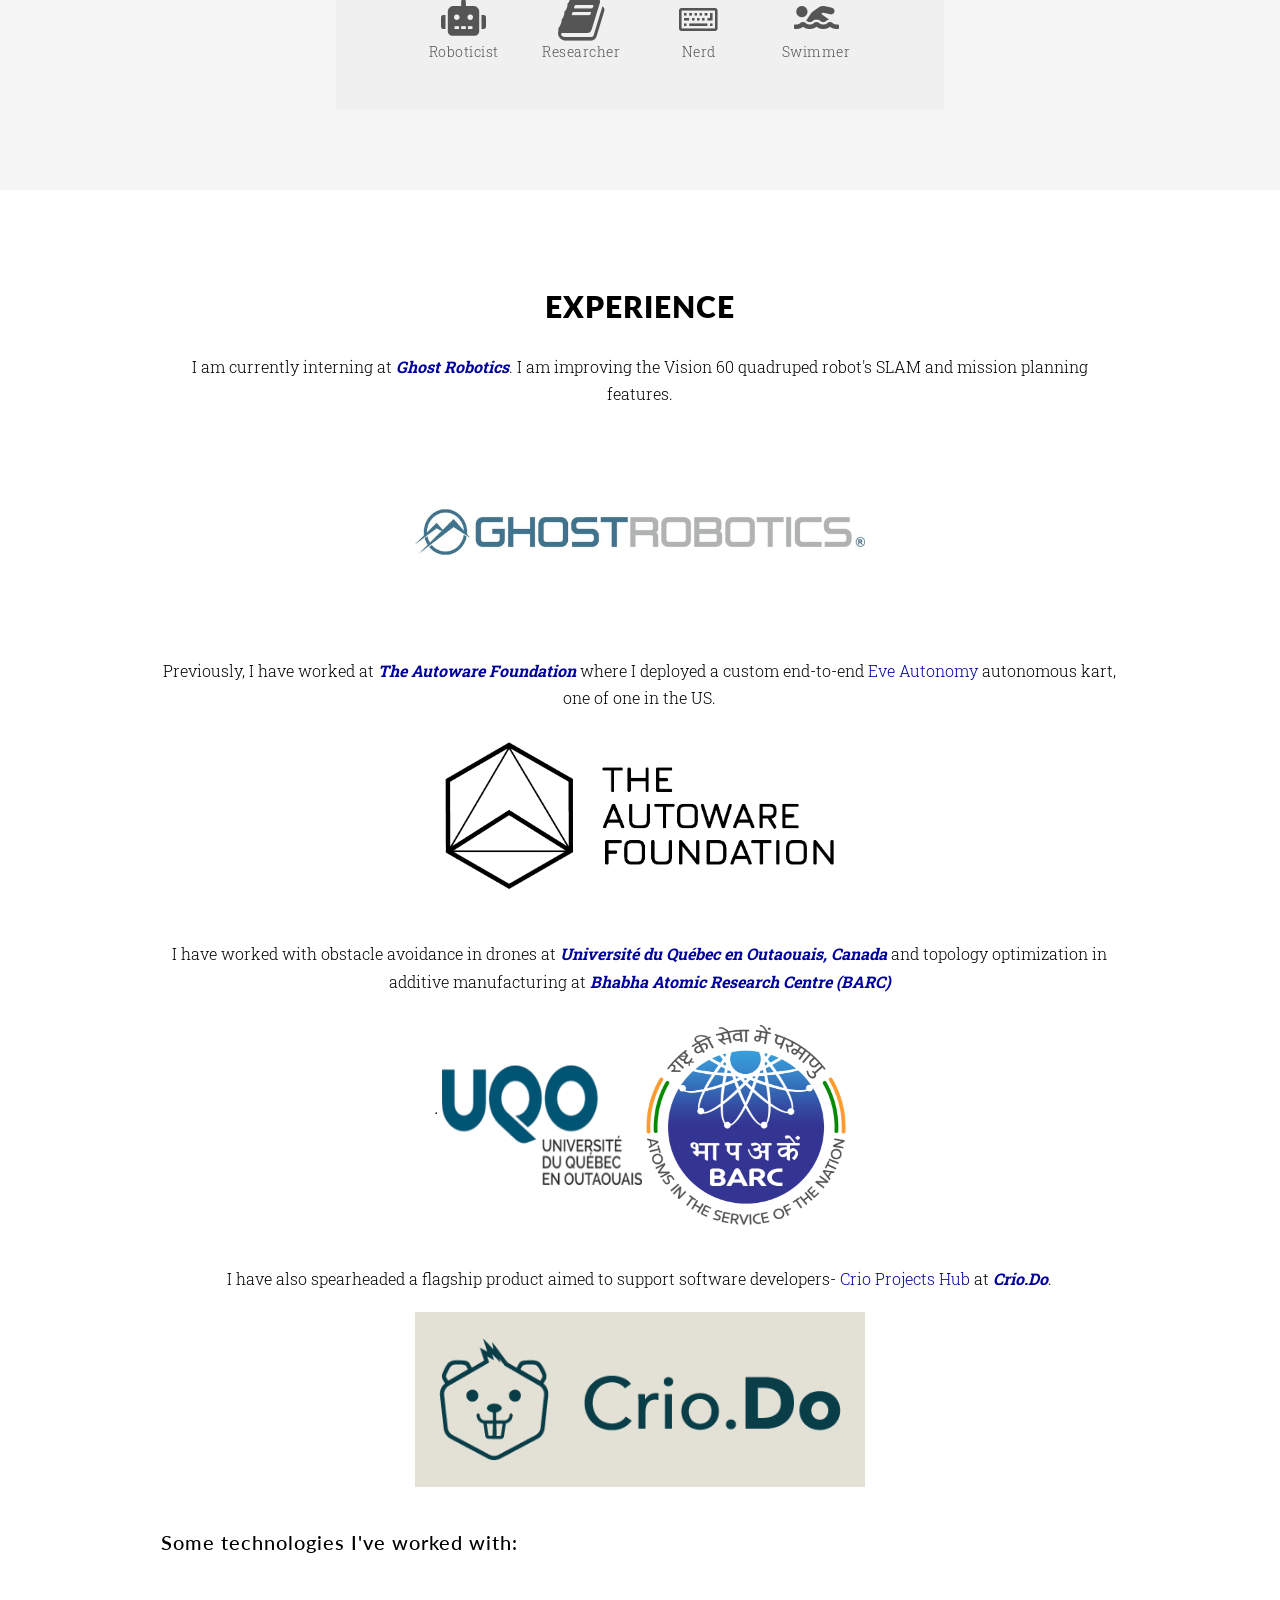
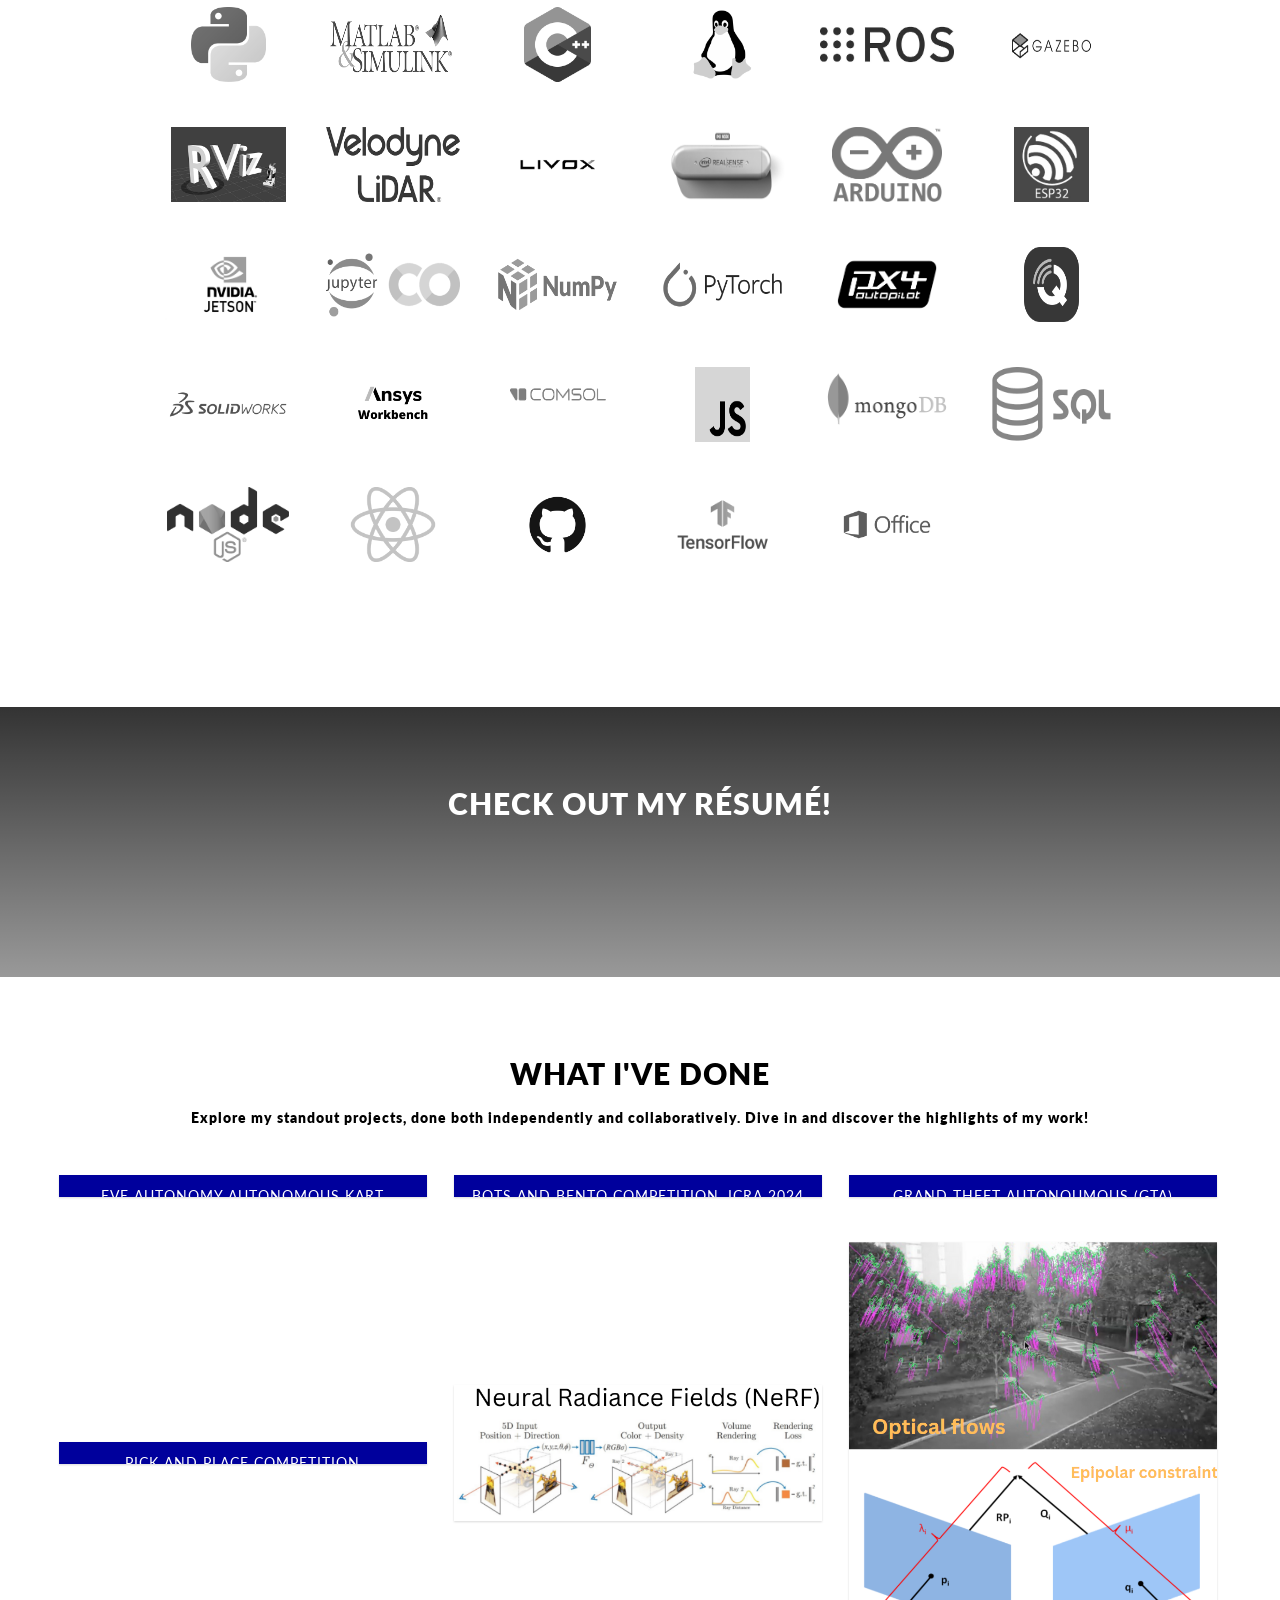
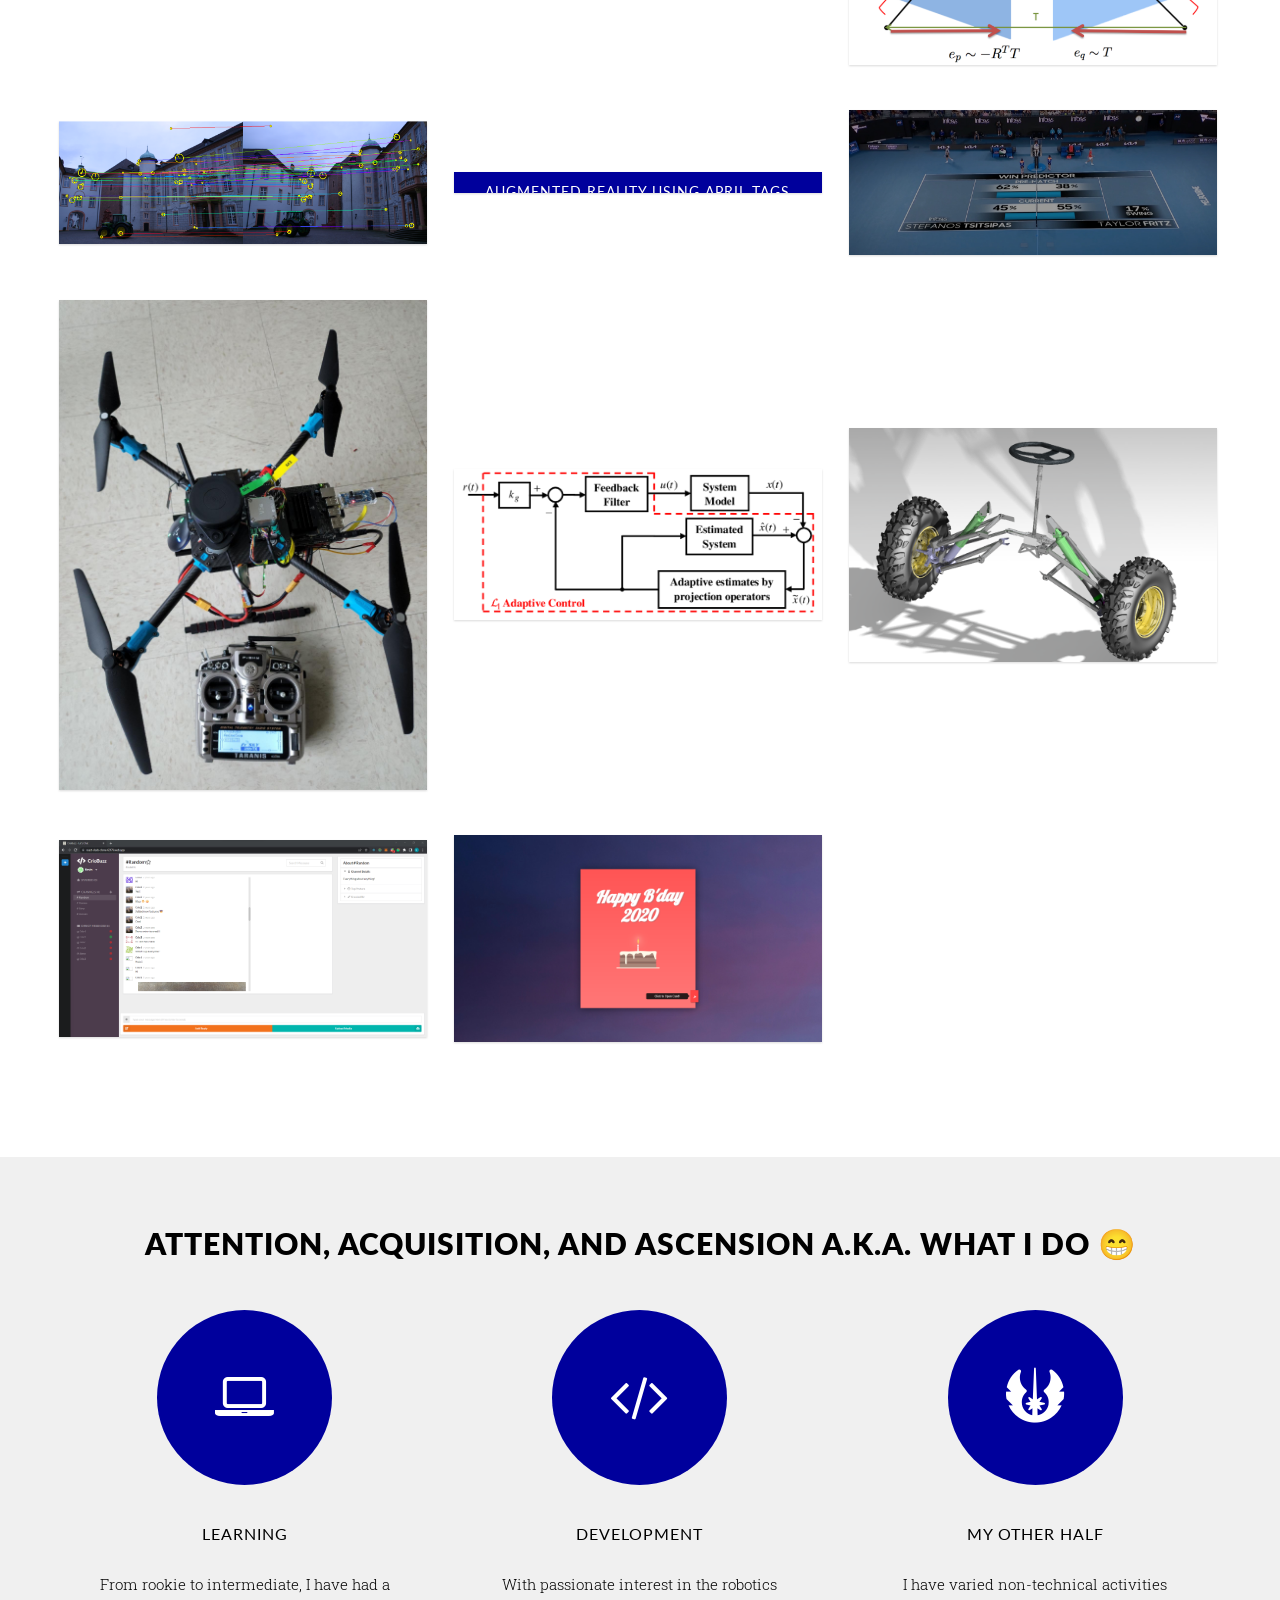
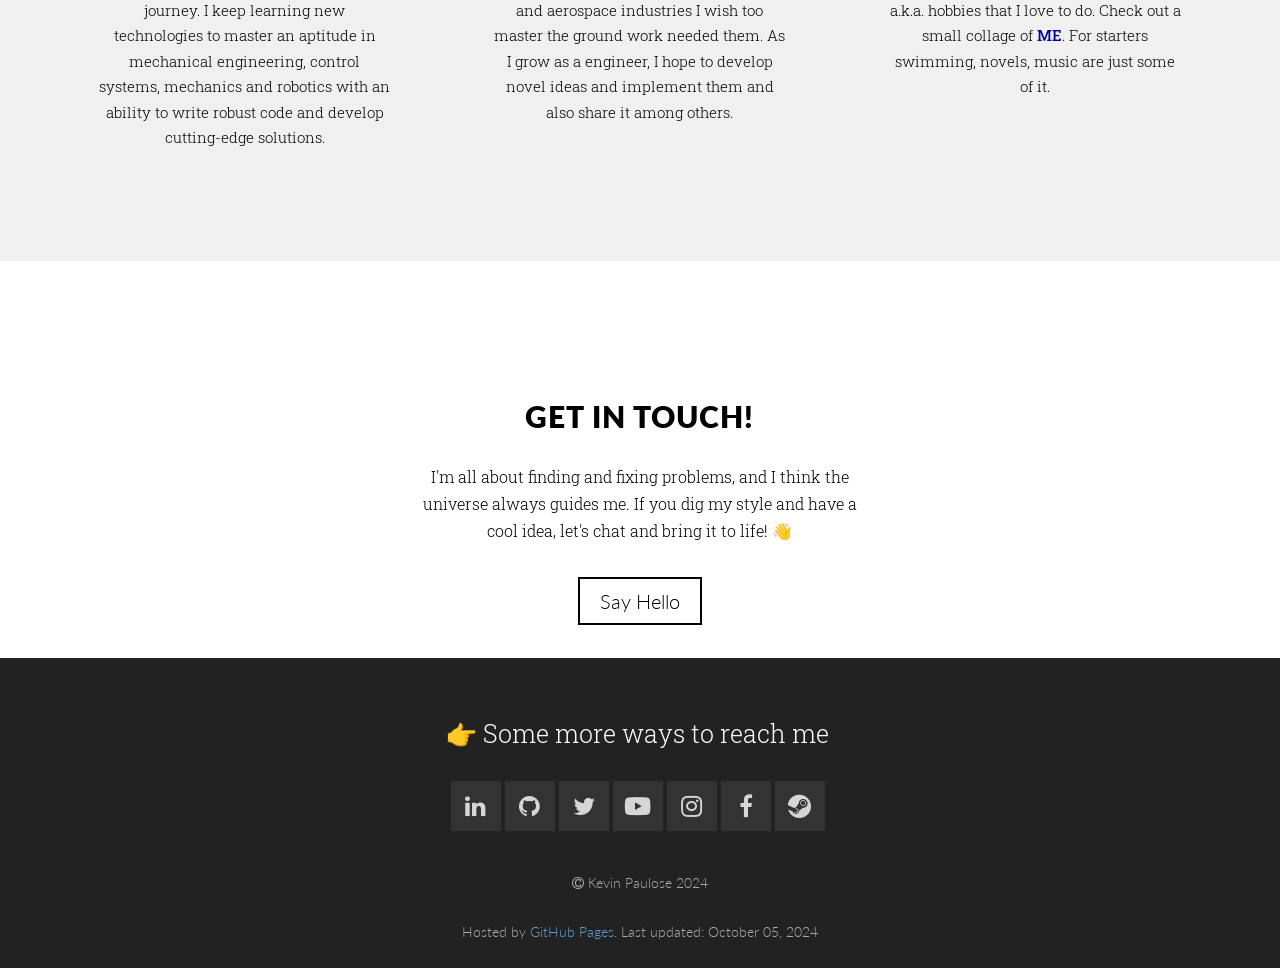
==== commit a415cbaf: "added resume, changed food for thought font" ====
--- a/index.html
+++ b/index.html
@@ -102,8 +102,11 @@
                 <div class="intro-content">
                     <h1 class="animated fadeInDown delay-05s">Hello, I'm Kevin
                     </h1>
-                    <p class="subtitle animated fadeInUp delay-05s"> Food for thought: Life is nothing but "Atoms and
-                        Opinions"</p>
+                    <h3 class="animated fadeInDown delay-05s">Food for thought: Life is nothing but "Atoms and
+                        Opinions"
+                    </h3>
+                    <!-- <p class="subtitle animated fadeInUp delay-05s"> Food for thought: Life is nothing but "Atoms and
+                        Opinions"</p> -->
                     <p class="subtitle animated fadeInUp delay-05s"> Graduate student at University of
                         Pennsylvania, and alumnus of IIT Bhubaneswar</p>
                     <p class="subtitle animated fadeInUp delay-05s">Welcome to my website, scroll away!</p>
--- a/css/styles.css
+++ b/css/styles.css
@@ -586,6 +586,14 @@
     letter-spacing: 3px;
 }
 
+#intro h3 {
+    color: #FFF;
+    font-size: 20px;
+    font-weight: 400;
+    font-style: italic;
+    letter-spacing: 2px; */
+}
+
 #intro p.subtitle {
     color: #ddd;
 }
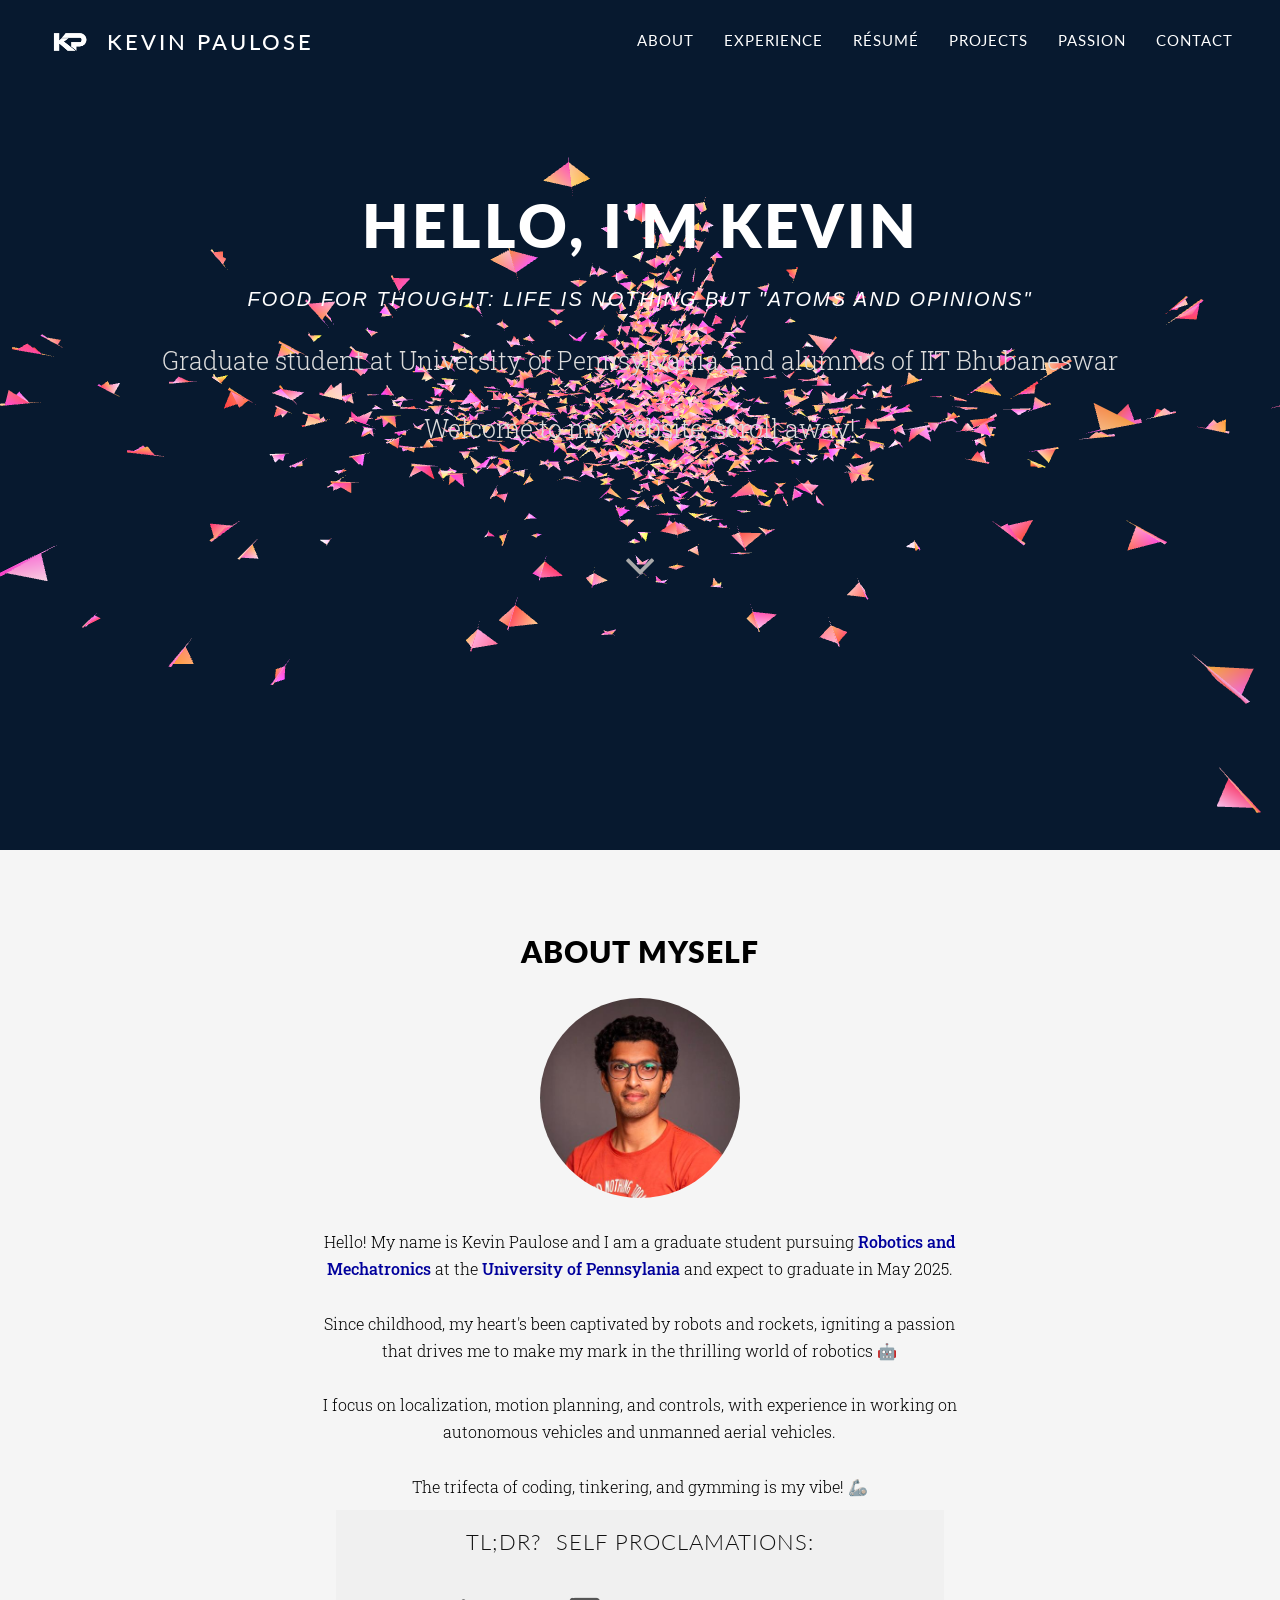
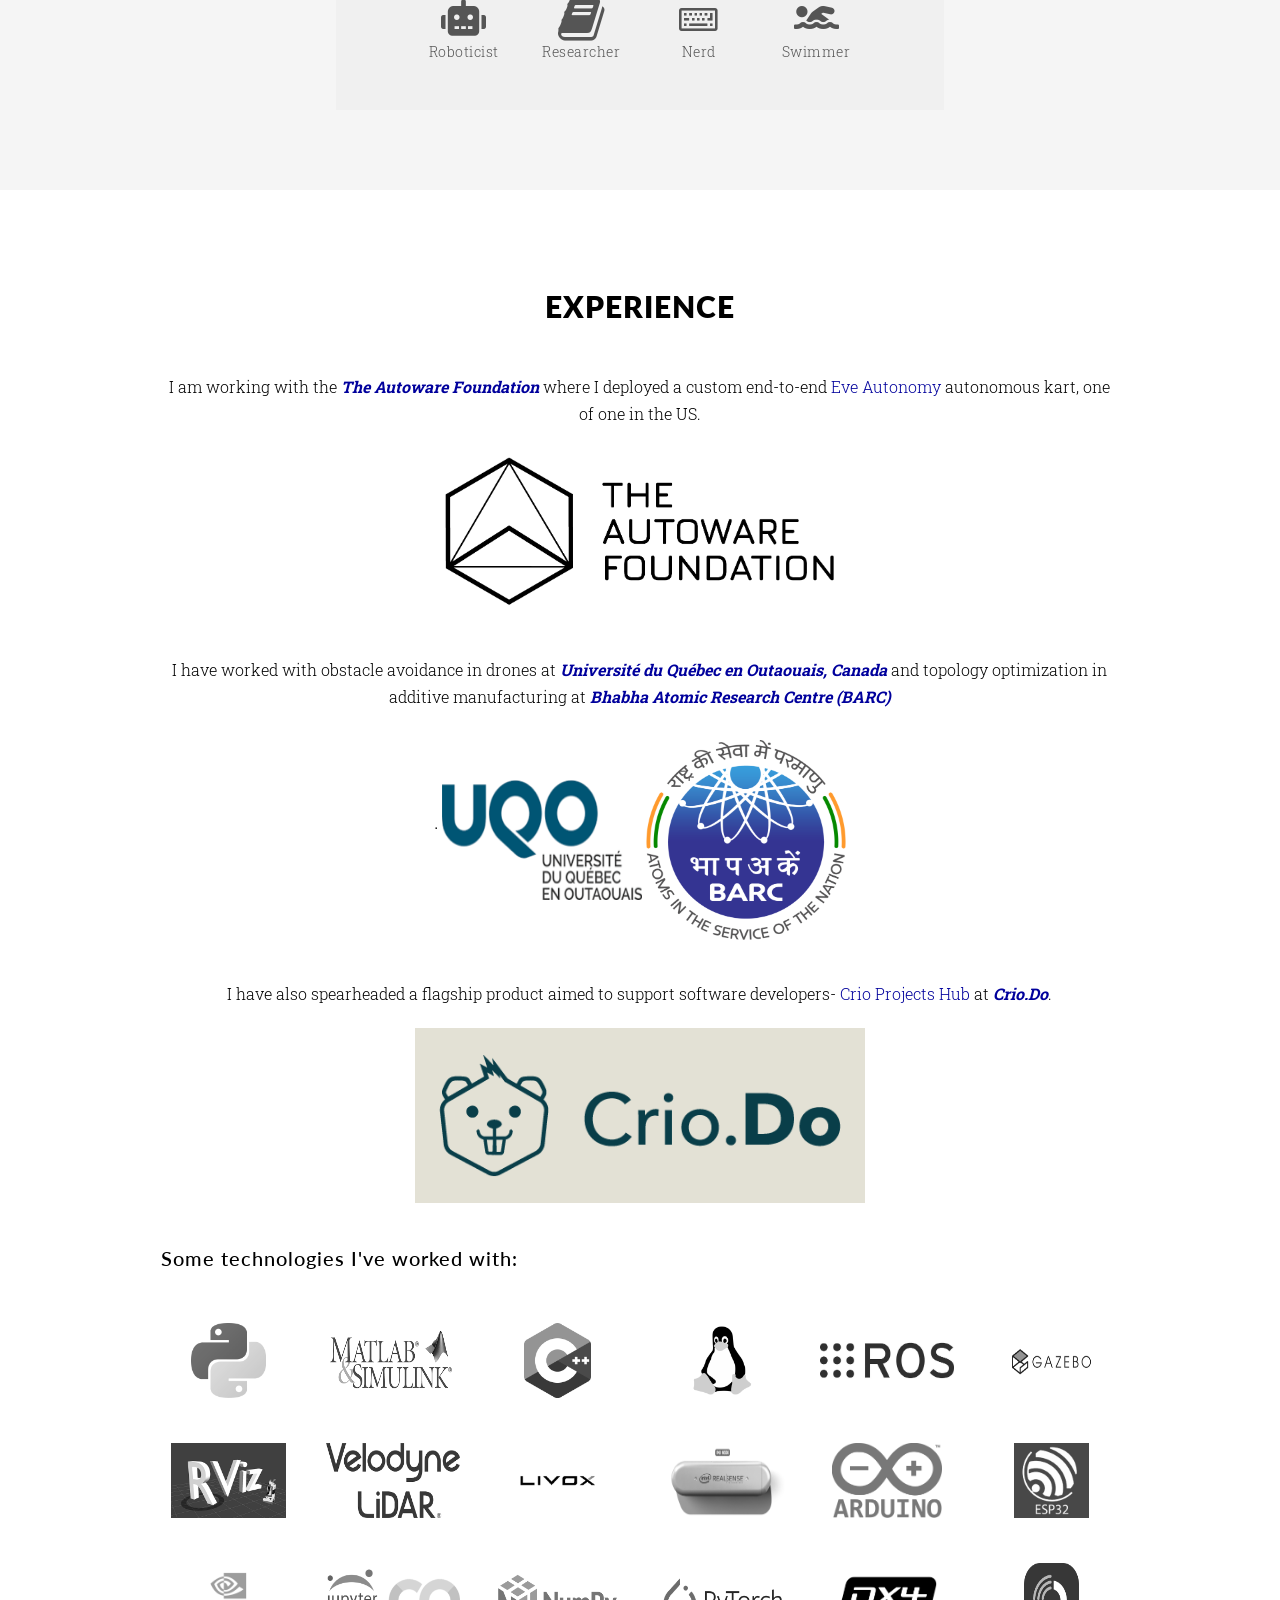
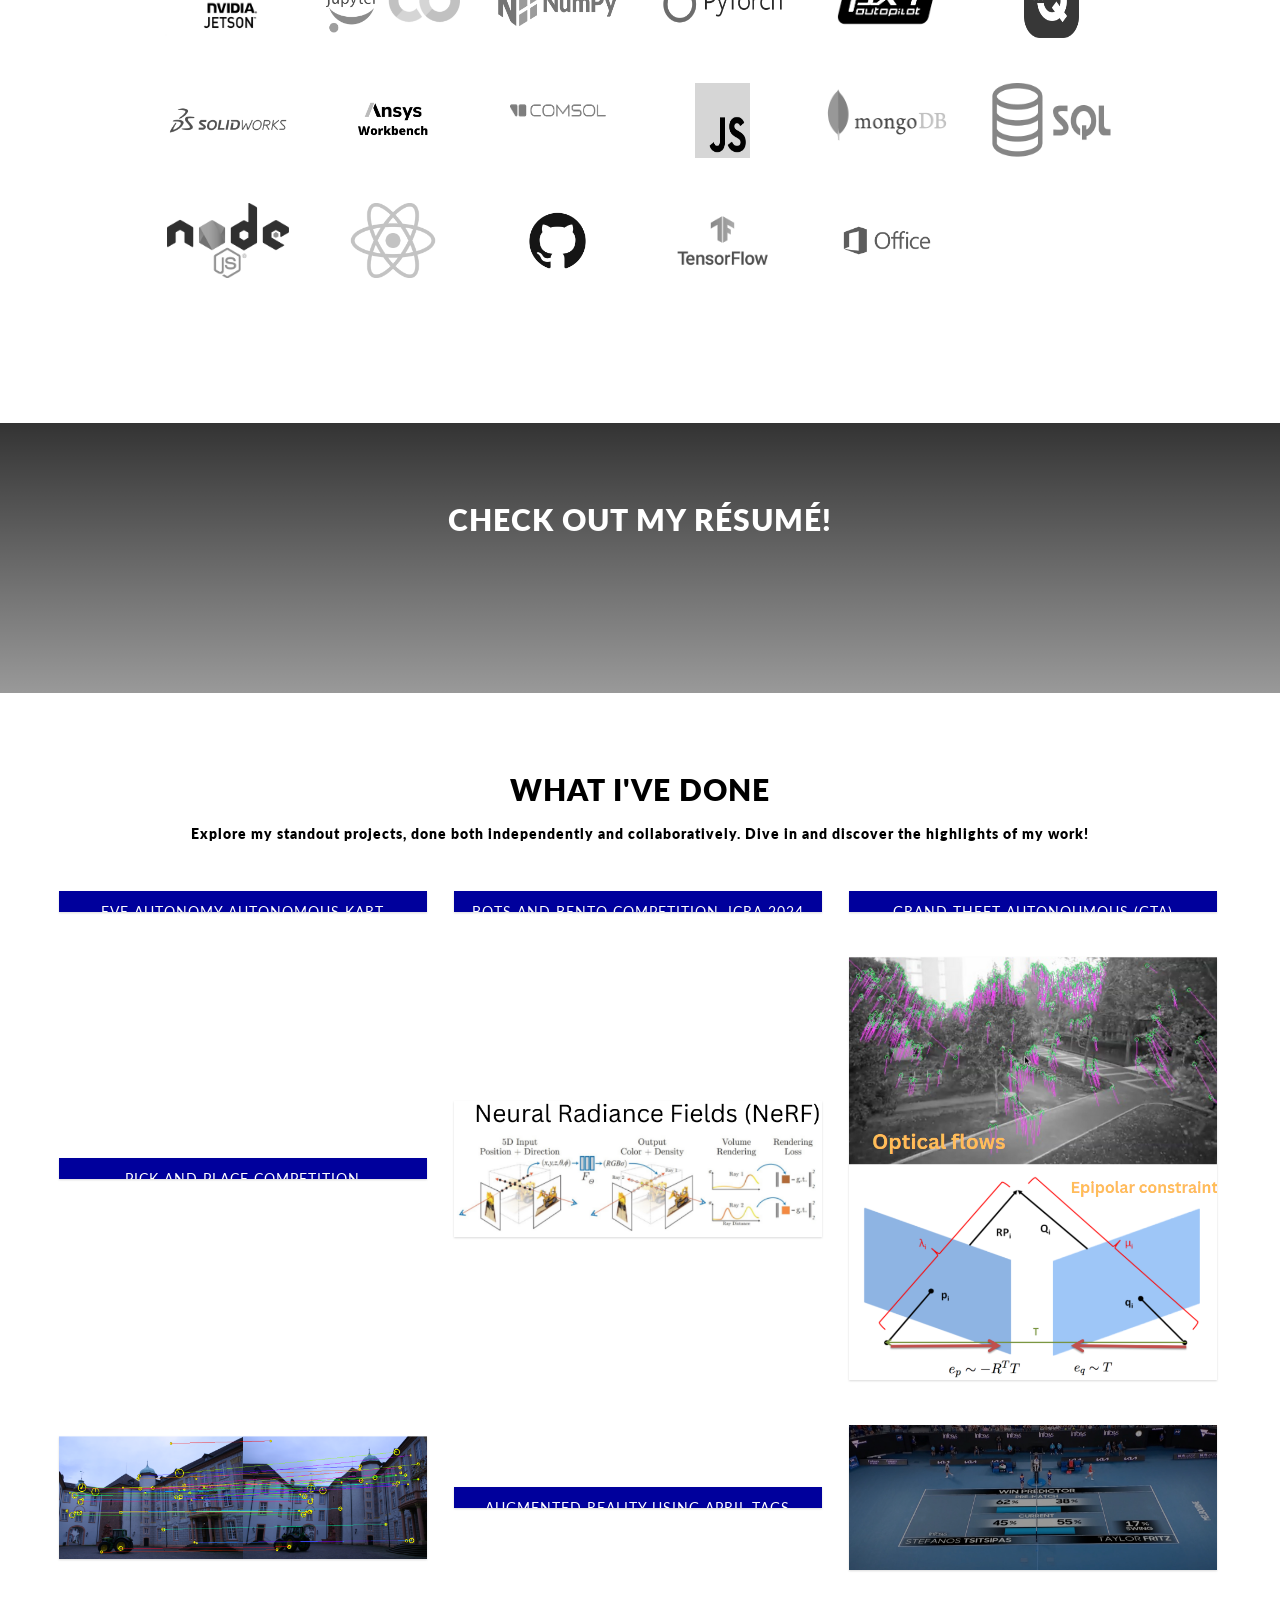
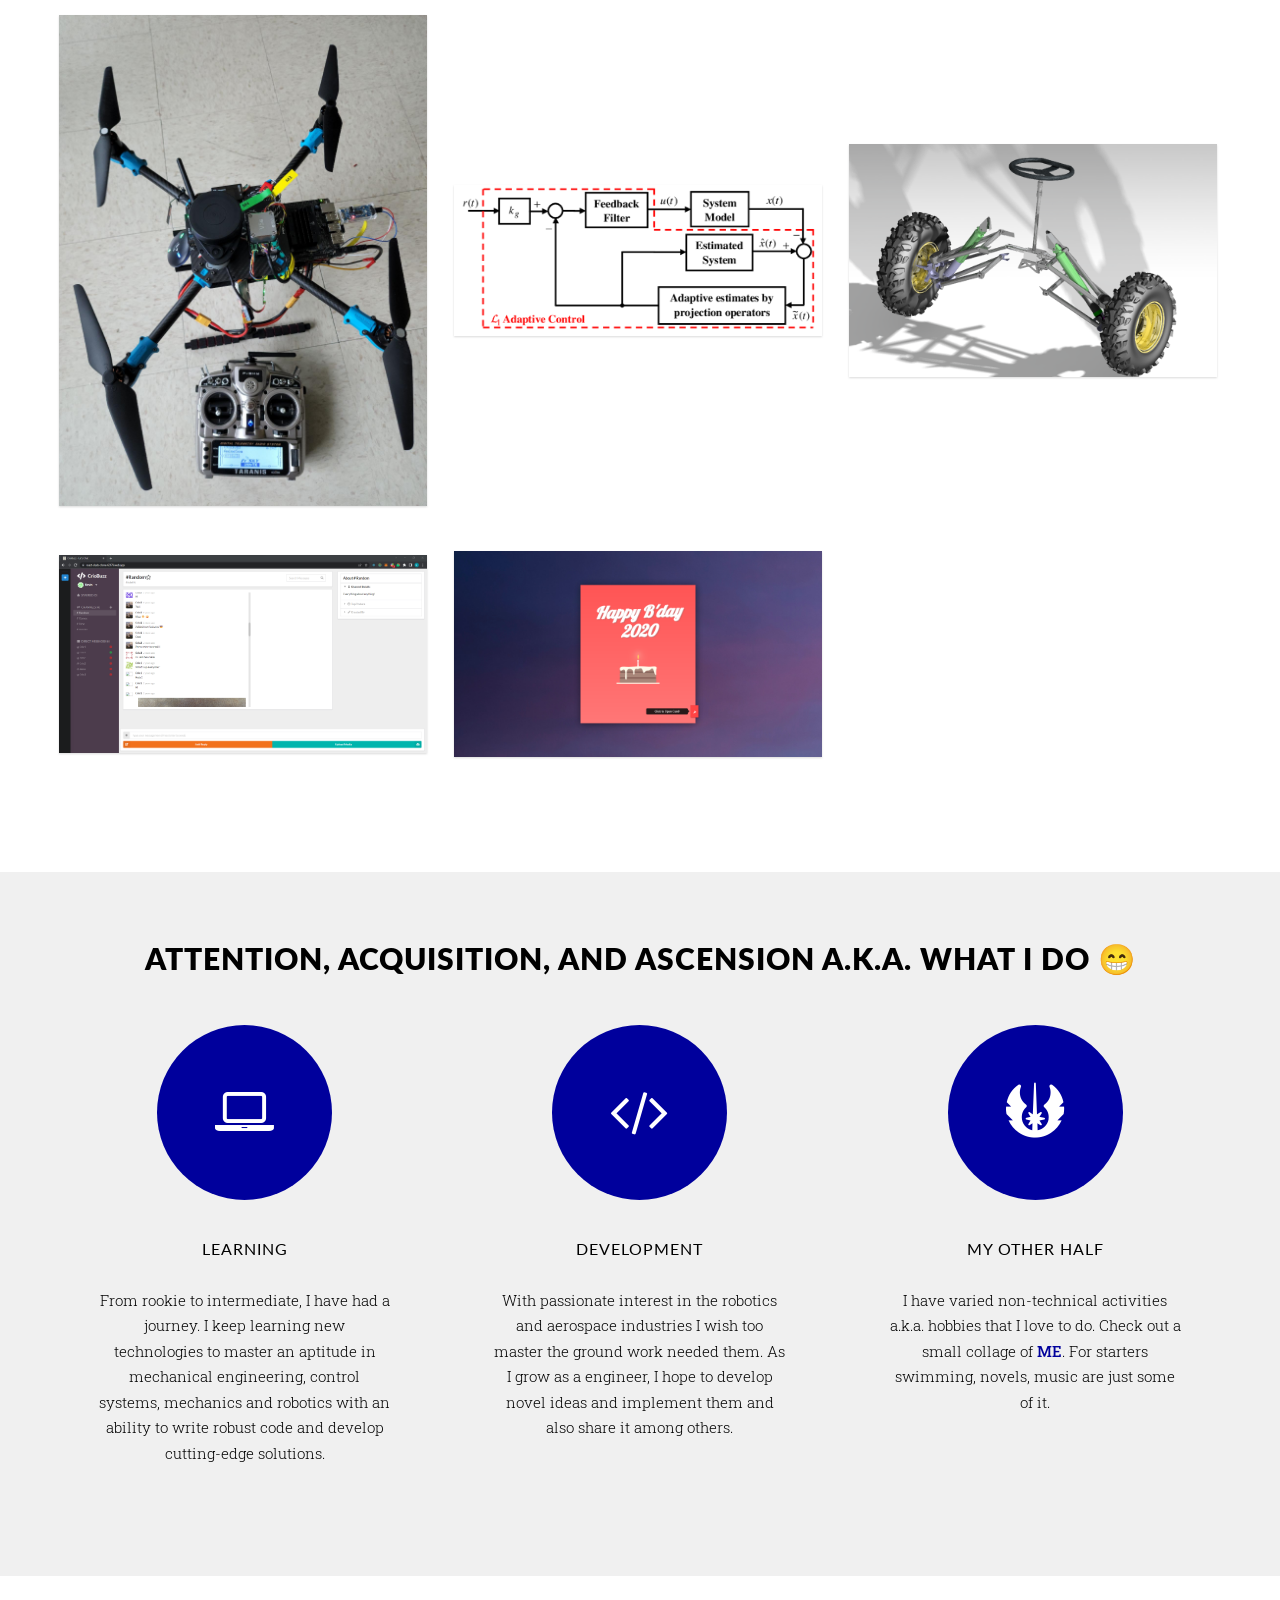
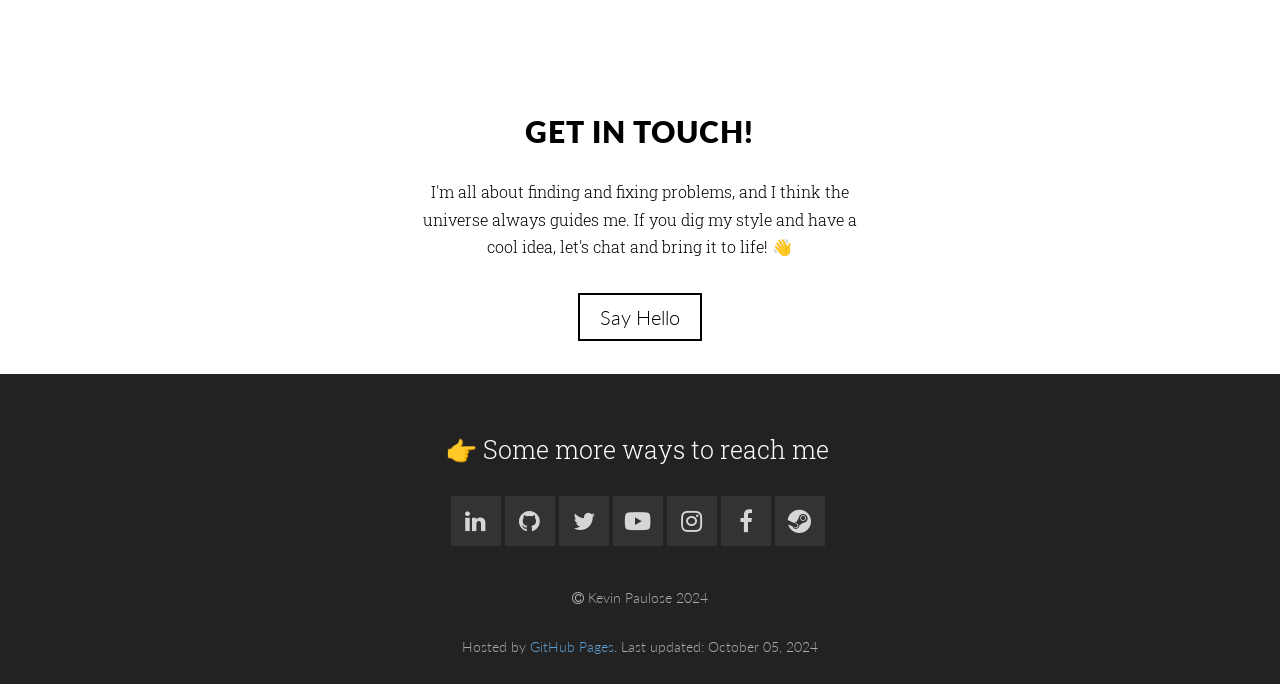
==== commit c5afb12e: "removed ghost" ====
--- a/index.html
+++ b/index.html
@@ -175,12 +175,12 @@
                     <div class="col-md-12">
                         <div class="col-md-10 col-md-offset-1 text-center wp3">
                             <h2>Experience</h2>
-                            <p>I am currently interning at <a href="https://www.ghostrobotics.io/"><b><i>Ghost
+                            <!-- <p>I am currently interning at <a href="https://www.ghostrobotics.io/"><b><i>Ghost
                                             Robotics</i></b></a>. I am improving the Vision 60 quadruped robot's SLAM
                                 and mission planning features.</p>
-                            <img src="img/experience/ghost.jpg" alt="ghost logo" class="responsive-img-ghost">
+                            <img src="img/experience/ghost.jpg" alt="ghost logo" class="responsive-img-ghost"> -->
                             <br>
-                            <p>Previously, I have worked at <a href="https://autoware.org/"><b><i>The Autoware
+                            <p>I am working with the <a href="https://autoware.org/"><b><i>The Autoware
                                             Foundation</i></b></a> where I deployed a custom end-to-end <a
                                     href="https://eveautonomy.com/en/">Eve Autonomy</a> autonomous kart, one of one in
                                 the US.</p>
